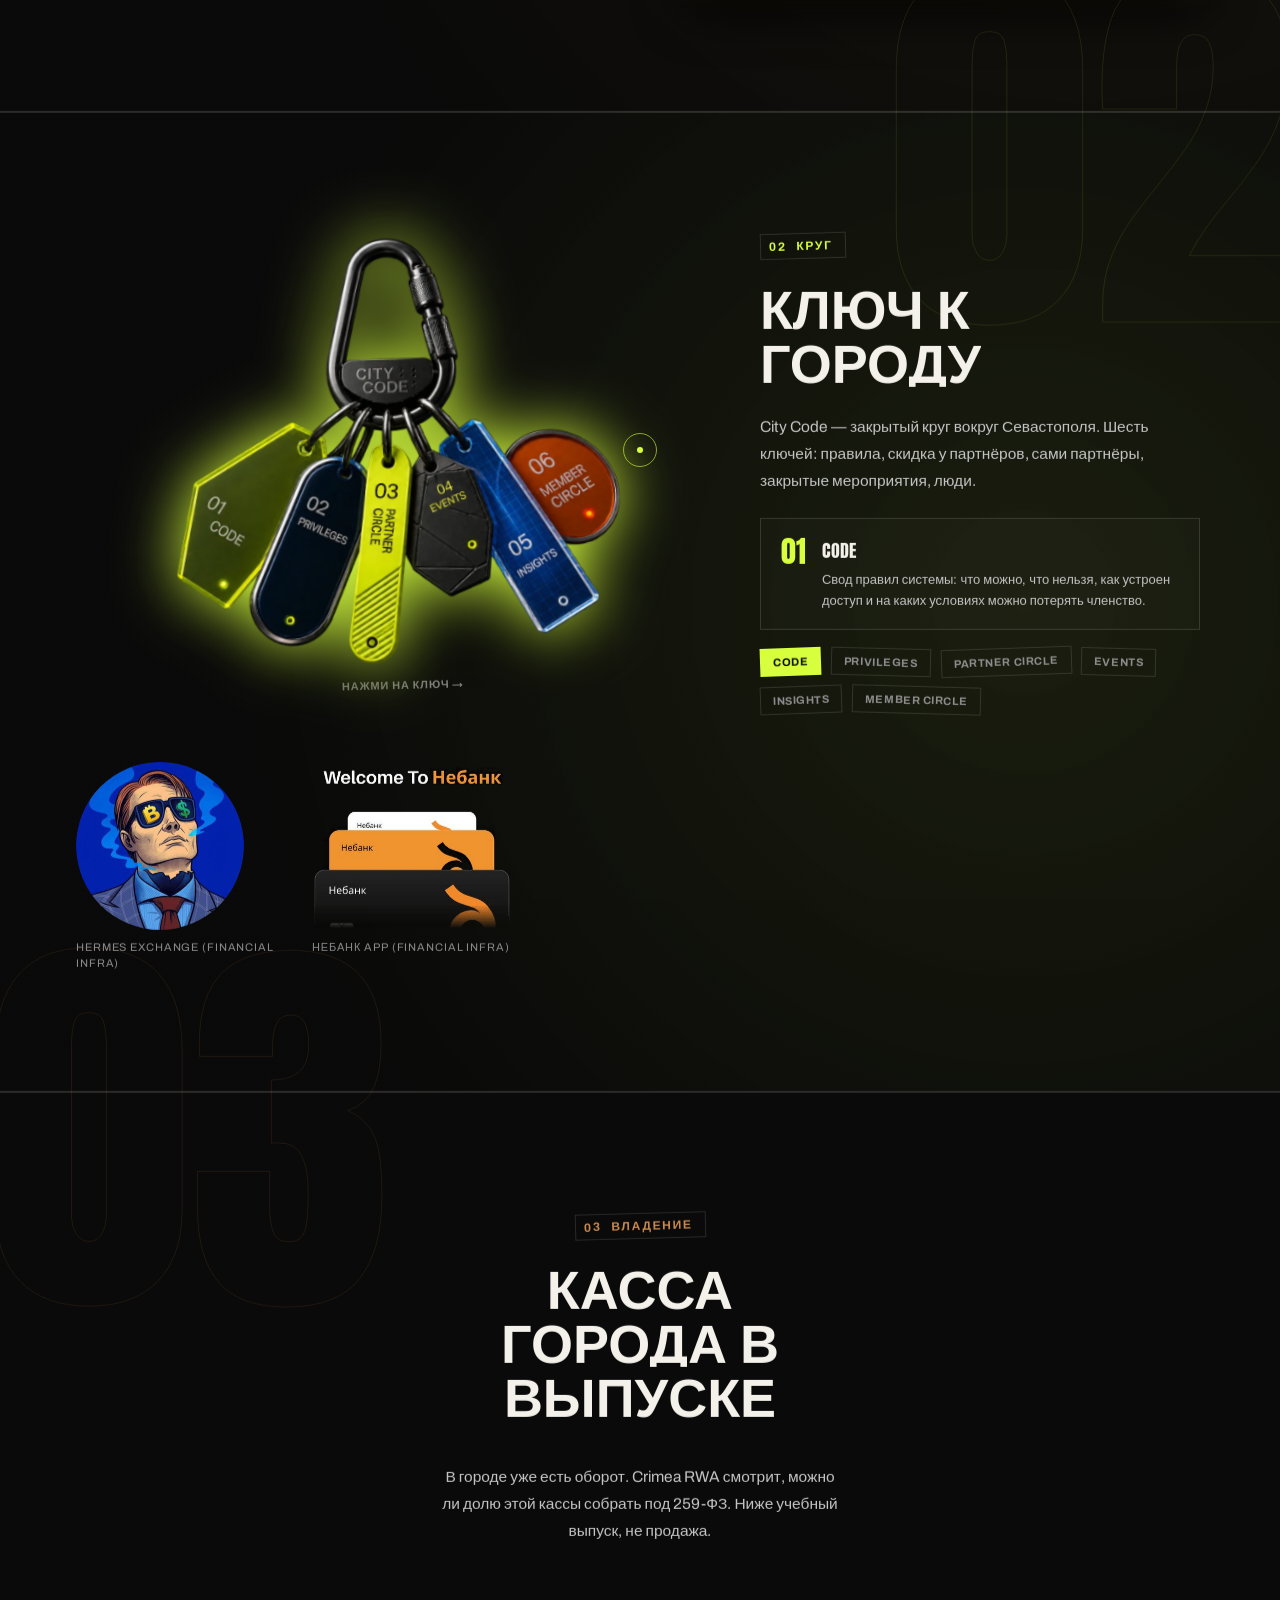
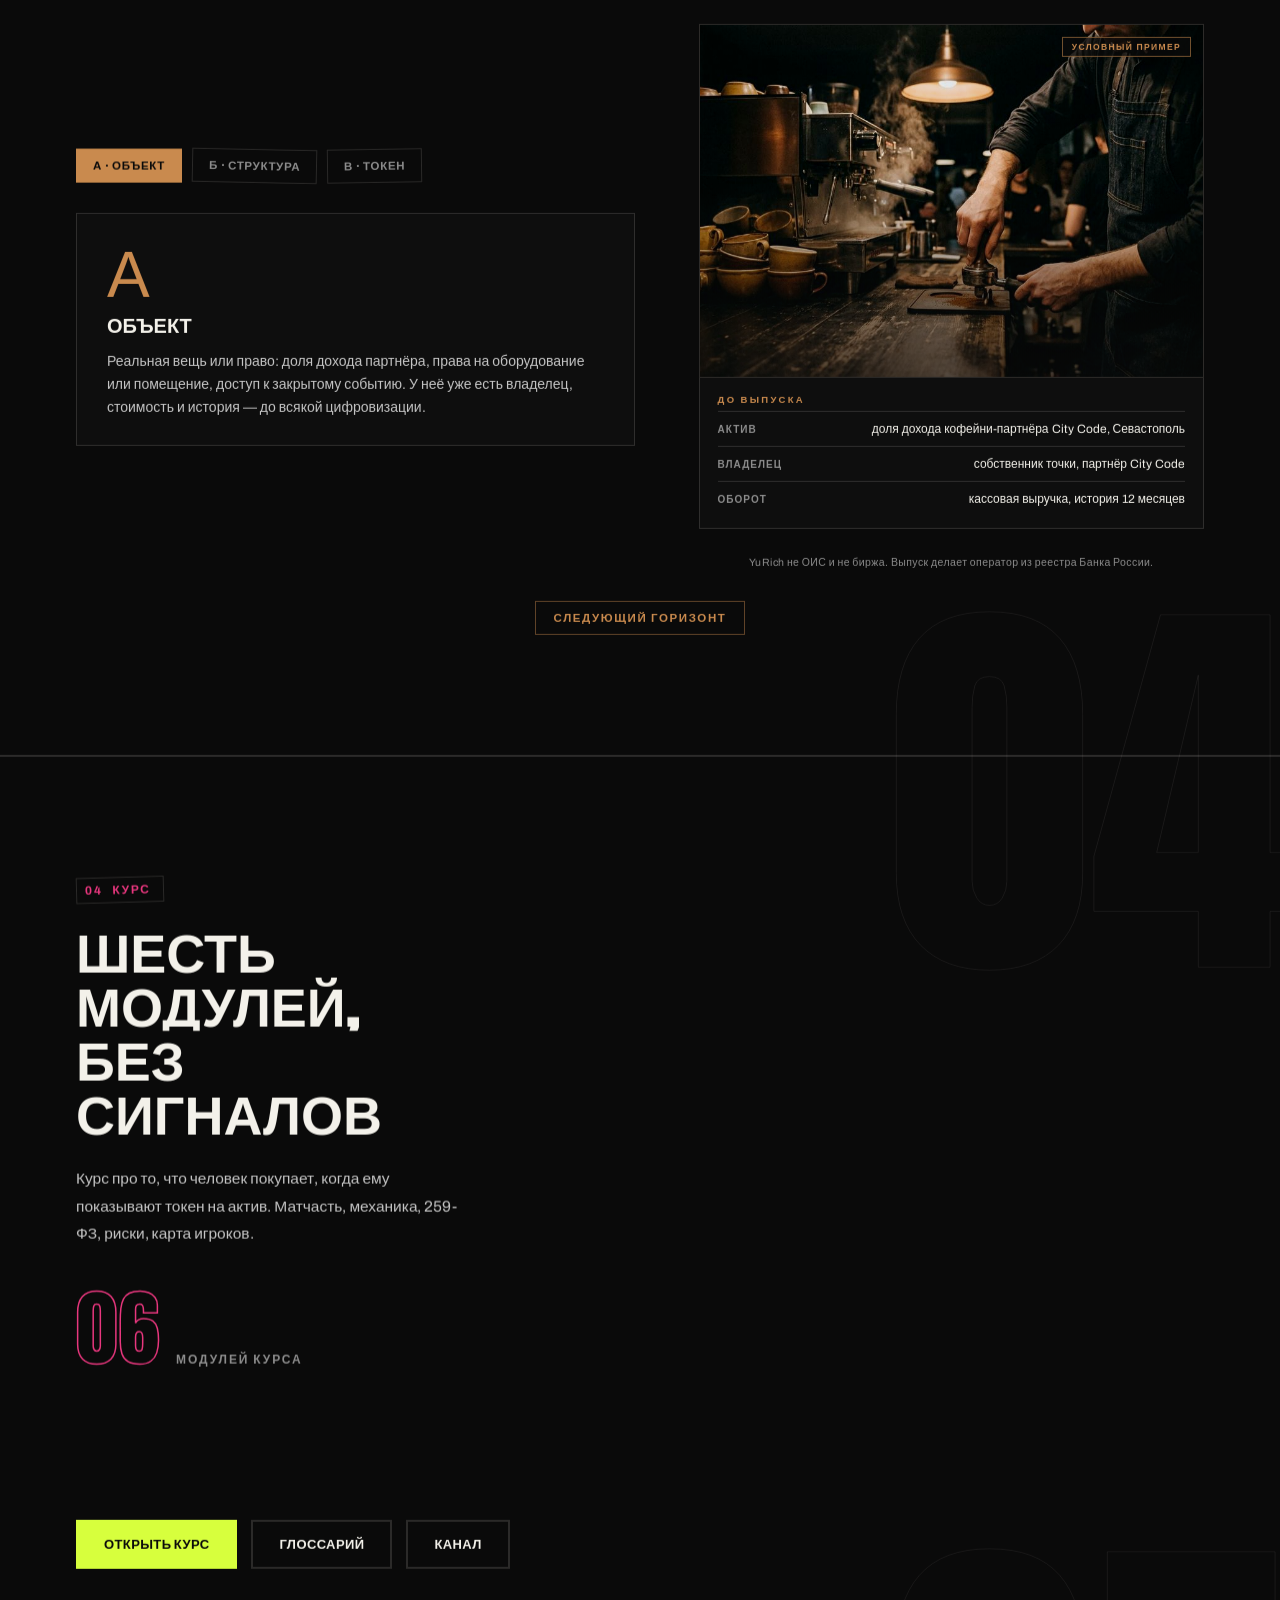
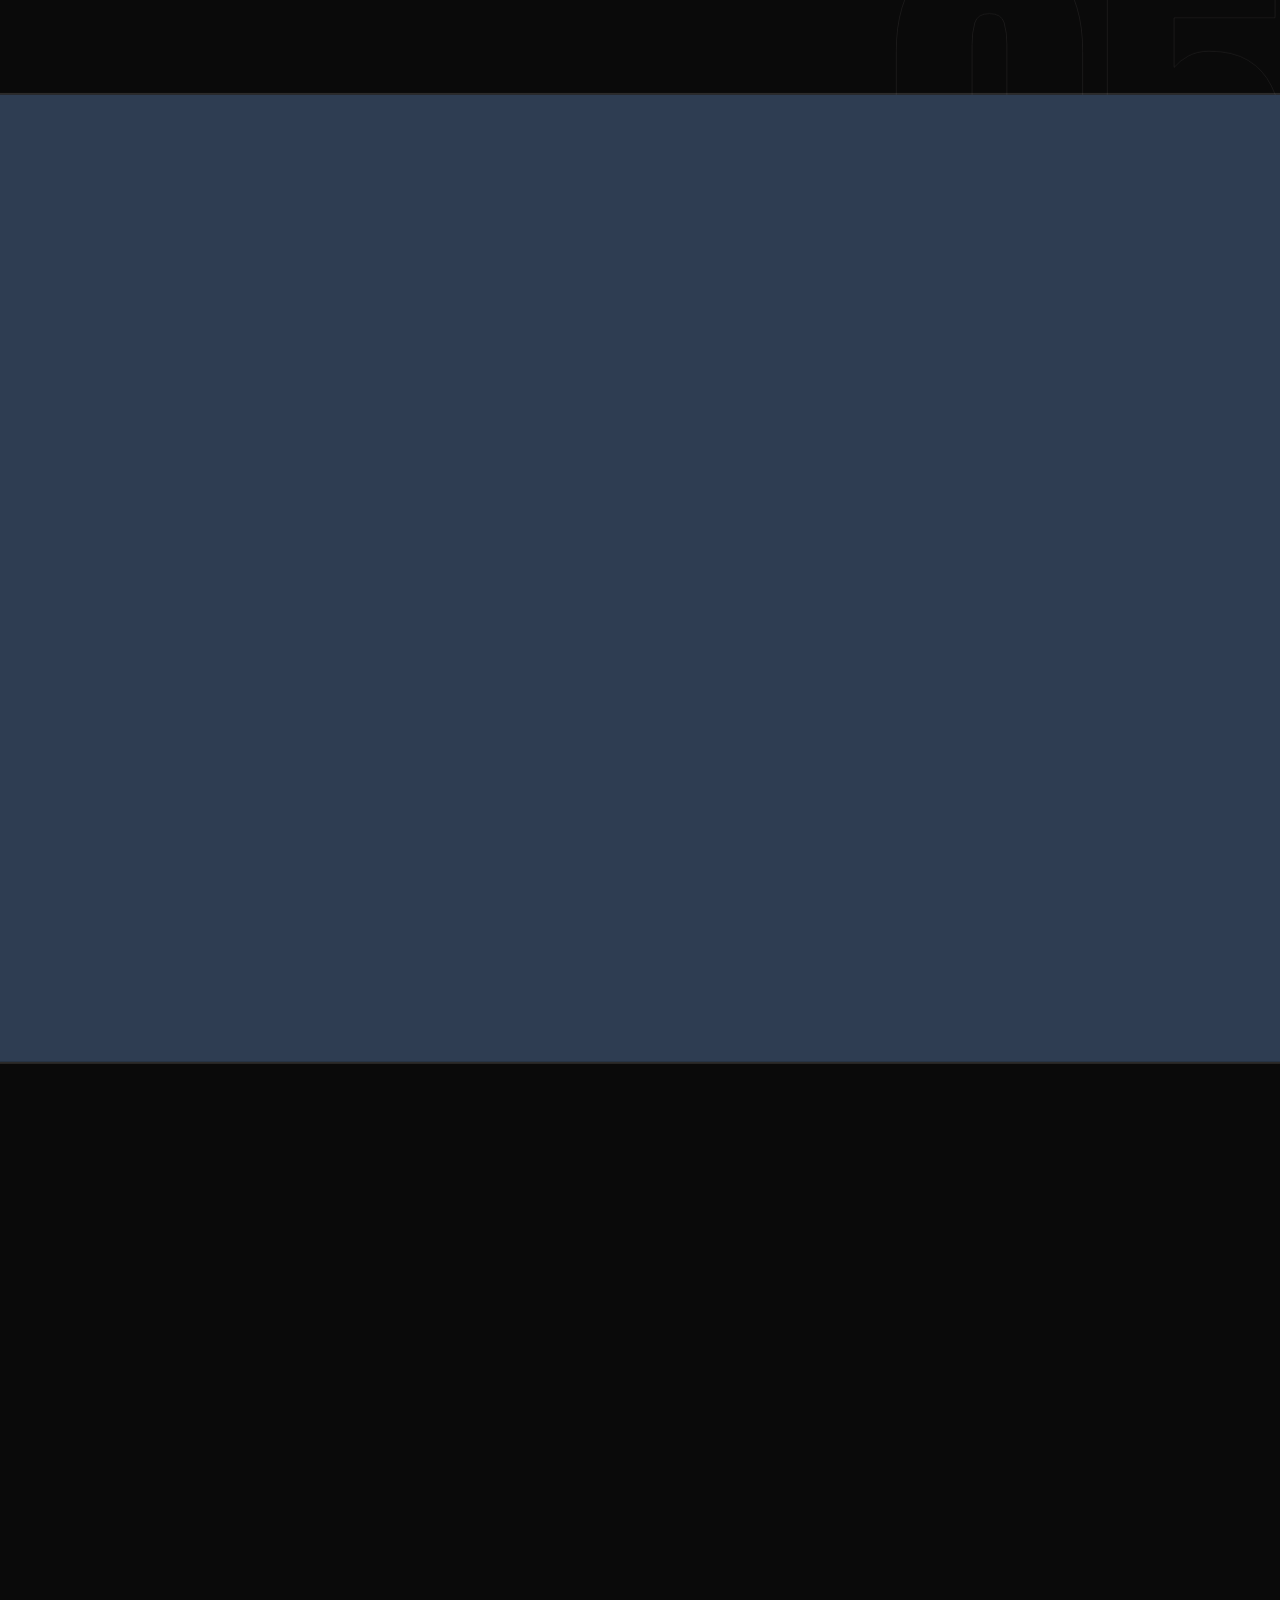
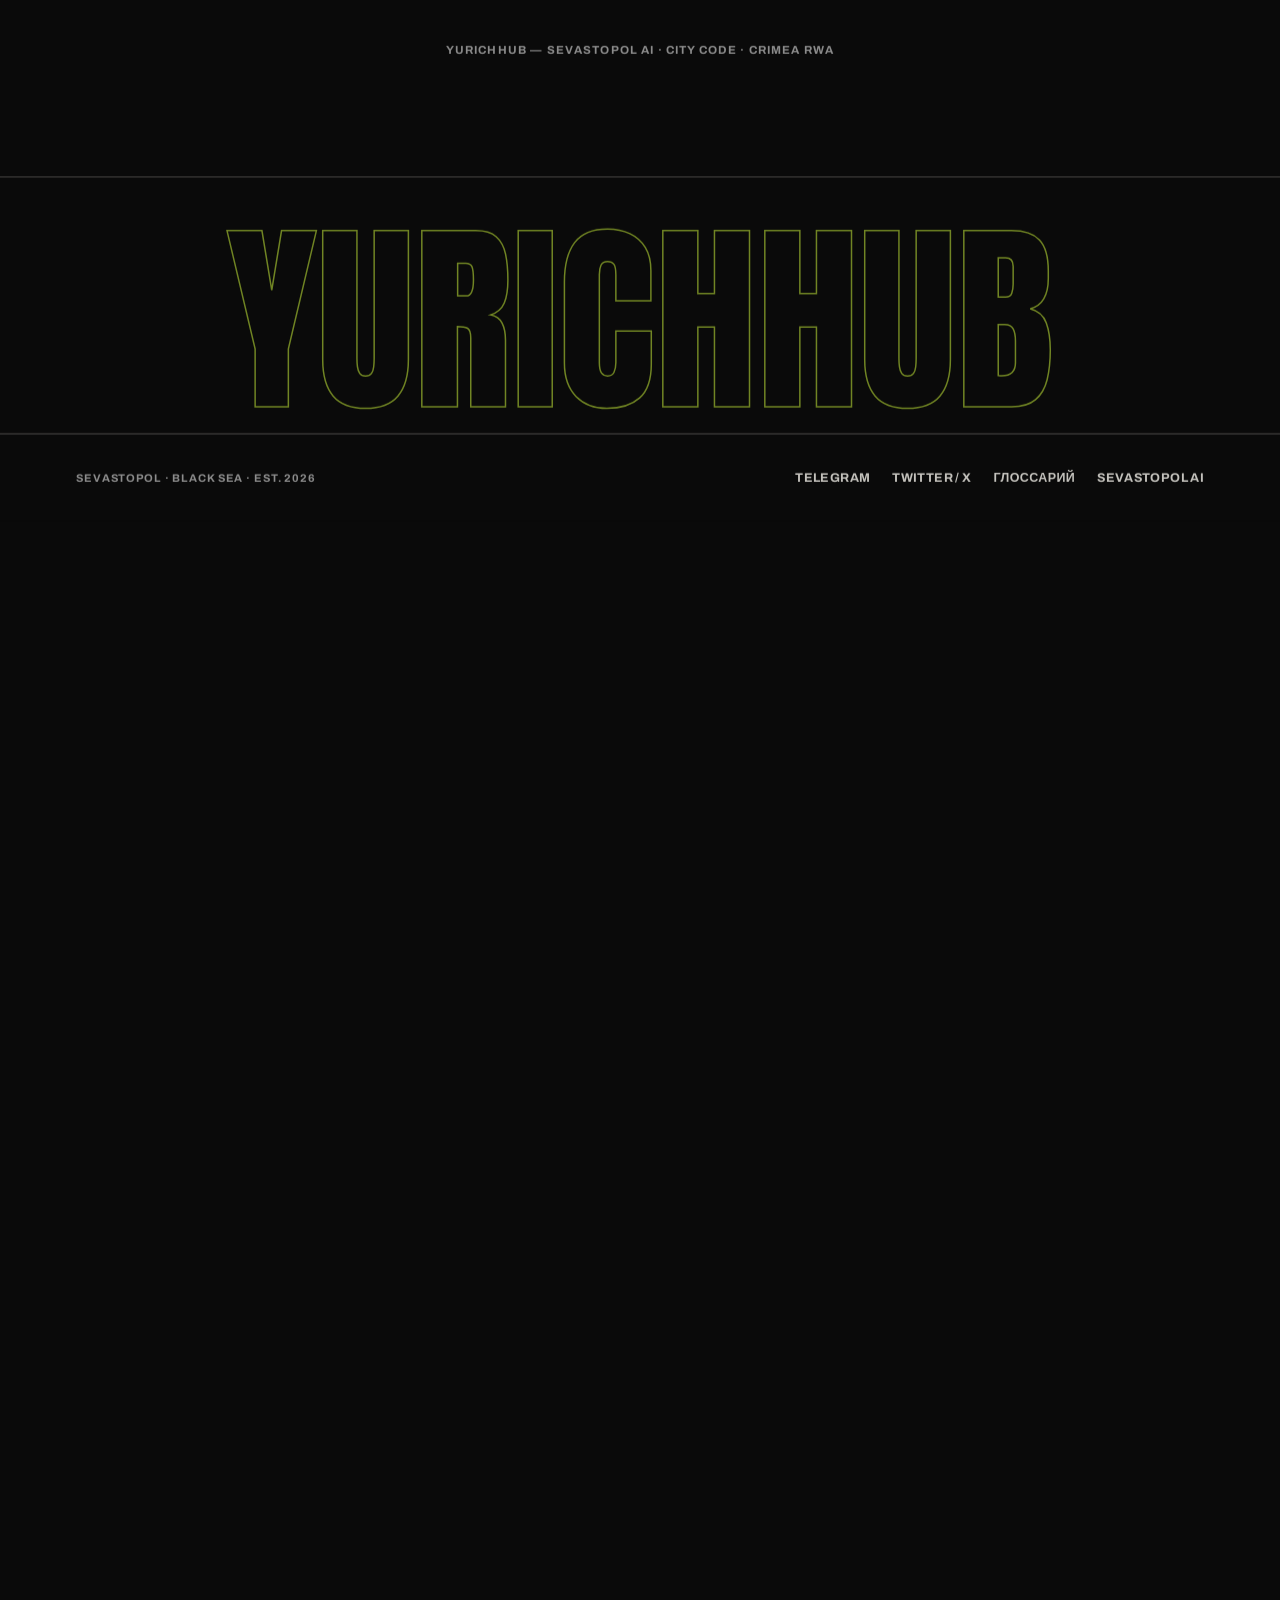
==== index.html @ 40129c30 "Clear version YuRichHUB 1.0" ====
<!DOCTYPE html>
<html lang="ru">
<head>
<meta charset="UTF-8">
<meta name="viewport" content="width=device-width, initial-scale=1.0">
<title>YurichHub — Sevastopol AI × City Code × Crimea RWA</title>
<meta name="description" content="YurichHub — три двери в Севастополь: Sevastopol AI — бот по городу, City Code — закрытый круг, Crimea RWA — доля городской кассы в ЦФА.">
<meta property="og:type" content="website">
<meta property="og:locale" content="ru_RU">
<meta property="og:url" content="https://yurich-citycode.github.io/YuRichHUB/">
<meta property="og:title" content="YurichHub — Sevastopol AI × City Code × Crimea RWA">
<meta property="og:description" content="YurichHub — три двери в Севастополь: Sevastopol AI — бот по городу, City Code — закрытый круг, Crimea RWA — доля городской кассы в ЦФА.">
<meta property="og:image" content="https://yurich-citycode.github.io/YuRichHUB/indexpreview.jpg">
<meta property="og:image:width" content="1200">
<meta property="og:image:height" content="630">
<meta name="twitter:card" content="summary_large_image">
<meta name="twitter:title" content="YurichHub — Sevastopol AI × City Code × Crimea RWA">
<meta name="twitter:description" content="YurichHub — три двери в Севастополь: Sevastopol AI — бот по городу, City Code — закрытый круг, Crimea RWA — доля городской кассы в ЦФА.">
<meta name="twitter:image" content="https://yurich-citycode.github.io/YuRichHUB/indexpreview.jpg">
<link rel="canonical" href="https://yurich-citycode.github.io/YuRichHUB/">
<meta name="theme-color" content="#0A0A0A">
<link rel="icon" href="data:image/svg+xml,%3Csvg xmlns='http://www.w3.org/2000/svg' viewBox='0 0 32 32'%3E%3Crect width='32' height='32' fill='%230A0A0A'/%3E%3Ctext x='16' y='23' font-family='Arial,sans-serif' font-size='20' font-weight='bold' text-anchor='middle' fill='%23D7FF3D'%3EY%3C/text%3E%3C/svg%3E">
<link rel="preconnect" href="https://fonts.googleapis.com">
<link rel="preconnect" href="https://fonts.gstatic.com" crossorigin>
<link href="https://fonts.googleapis.com/css2?family=Anton&family=Archivo:ital,wght@0,400;0,500;0,600;0,700;0,800;0,900&display=swap" rel="stylesheet">
<style>
  
  :root{
    --bg:#0A0A0A;
    --ink:#F3F1EA;
    --ink-dim:#8C8C8C;
    --lime:#D7FF3D;
    --gold:#C8A24A;
    --pink:#E8377E;
    --bronze:#C98A4E;
    --line:rgba(243,241,234,.14);
    --font-display:'Anton', sans-serif;
    --font-sans:'Archivo', sans-serif;
  }

  *{ box-sizing:border-box; }
  html,body{ margin:0; }
  html{ scroll-behavior:auto; }

  html{ opacity:0; transition:opacity .38s ease; }
  html.page-ready{ opacity:1; }
  html.page-leaving{ opacity:0; pointer-events:none; }

  body{
    background:var(--bg); color:var(--ink);
    font-family:var(--font-sans);
    -webkit-font-smoothing:antialiased;
    position:relative;
    overflow-x:hidden;
  }
  body::before{
    content:''; position:fixed; inset:0; z-index:0; pointer-events:none;
    opacity:.4; mix-blend-mode:overlay;
    background-image:url("data:image/svg+xml;utf8,<svg xmlns='http://www.w3.org/2000/svg' width='180' height='180'><filter id='n'><feTurbulence type='fractalNoise' baseFrequency='0.9' numOctaves='2' stitchTiles='stitch'/><feColorMatrix type='saturate' values='0'/></filter><rect width='100%25' height='100%25' filter='url(%23n)' opacity='0.5'/></svg>");
    background-size:180px 180px;
  }

  ::selection{ background:var(--lime); color:#0A0A0A; }
  img{ max-width:100%; }
  a{ color:inherit; }
  a, button{ touch-action:manipulation; -webkit-tap-highlight-color:transparent; }

  a:focus-visible, button:focus-visible{
    outline:2px solid var(--lime); outline-offset:3px;
  }

  .wrap{ max-width:1240px; margin:0 auto; padding:0 56px; position:relative; z-index:1; }

  #scroll-spacer{ display:none; width:100%; pointer-events:none; }
  
  html.smooth-scroll #scroll-content{ position:fixed; top:0; left:0; width:100%; will-change:transform; }
  html.smooth-scroll #scroll-spacer{ display:block; }

  header{ position:relative; z-index:5; padding:28px 0 0; }
  .nav{ display:flex; align-items:center; justify-content:space-between; gap:16px; }
  .brand{ font-family:var(--font-display); font-size:19px; letter-spacing:.01em; text-transform:uppercase; }
  .brand span{ color:var(--lime); }
  .navlinks{ display:flex; gap:34px; font-size:12px; font-weight:600; letter-spacing:.04em; text-transform:uppercase; }
  .navlinks a{
    text-decoration:none; color:var(--ink); opacity:.7;
    padding-bottom:3px; border-bottom:1px solid transparent;
    transition:opacity .2s, border-color .2s, color .2s;
  }
  .navlinks a:hover{ opacity:1; border-color:var(--lime); color:var(--lime); }

  .hero{
    position:relative; min-height:100svh; display:flex; align-items:center;
    overflow:hidden; background-color:var(--bg); isolation:isolate;
  }
  .hero-bg{
    position:absolute; top:-8%; left:0; right:0; height:118%; z-index:0;
    will-change:transform;
    background:radial-gradient(120% 140% at 15% 10%, #12100f 0%, #0A0A0A 55%);
  }
  .hero-portrait{
    position:absolute; right:0; top:50%; transform:translateY(-50%);
    width:min(52vw,640px); aspect-ratio:1/1; z-index:0;
  }
  .hero-portrait .p-base{ width:100%; height:100%; display:block; object-fit:cover; }
  .hero-scrim{
    position:absolute; inset:0; z-index:1;
    background:linear-gradient(100deg, rgba(10,10,10,.97) 0%, rgba(10,10,10,.88) 34%, rgba(10,10,10,.35) 64%, rgba(10,10,10,.08) 100%);
  }
  .hero-inner{ position:relative; z-index:2; padding:90px 0 110px; width:100%; }

  .kicker{
    font-size:12px; font-weight:700; letter-spacing:.16em; color:var(--ink-dim); text-transform:uppercase;
    display:inline-flex; align-items:center; gap:10px; margin-bottom:26px;
    border:1px solid var(--line); padding:6px 14px 6px 10px;
    opacity:0; animation:riseRotate .8s ease .05s forwards;
  }
  .kicker .sq{ width:8px; height:8px; background:var(--lime); flex:none; }
  @keyframes riseRotate{ from{ opacity:0; transform:translateY(10px) rotate(-2deg); } to{ opacity:1; transform:translateY(0) rotate(-2deg); } }

  .poster{ margin:0 0 30px; }
  .poster .row{ display:block; overflow:hidden; }
  .poster .word{
    display:block; font-family:var(--font-display); text-transform:uppercase;
    font-size:clamp(52px,10vw,118px); line-height:.92; letter-spacing:.005em;
    opacity:0; transform:translateY(100%); animation:slideup .7s cubic-bezier(.2,.8,.2,1) forwards;
  }
  .poster .word.gold{ color:var(--gold); animation-delay:.15s; }
  .poster .word.lime{ color:var(--lime); animation-delay:.28s; }
  .poster .word.glitchw{ position:relative; color:var(--ink); animation-delay:.41s; }
  .poster .word.glitchw::before,
  .poster .word.glitchw::after{
    content:attr(data-text); position:absolute; left:0; top:0; width:100%; mix-blend-mode:screen;
  }
  .poster .word.glitchw::before{ color:var(--pink); transform:translate(5px,4px); opacity:.75; }
  .poster .word.glitchw::after{ color:var(--lime); transform:translate(-5px,-3px); opacity:.5; }
  @keyframes slideup{ to{ opacity:1; transform:translateY(0); } }
  @keyframes rise{ from{opacity:0; transform:translateY(10px);} to{opacity:1; transform:translateY(0);} }

  .hero .sub{
    font-size:16px; line-height:1.7; color:#C4C4C4; max-width:48ch; margin:0 0 38px;
    opacity:0; animation:rise .8s ease .6s forwards;
  }
  .hero .doors{ max-width:54ch; display:flex; flex-direction:column; gap:10px; margin:0 0 30px; }
  .hero .door{
    margin:0; padding-left:14px; border-left:2px solid var(--line);
    font-size:15.5px; line-height:1.55;
  }
  .chaos-tag{
    display:inline-block; font-weight:700; margin:0 .08em;
    transition:transform .2s ease;
  }

  .cta-row{ display:flex; gap:14px; flex-wrap:wrap; opacity:0; animation:rise .8s ease .72s forwards; }

  .cta-note{
    margin:18px 0 0; font-size:12.5px; line-height:1.5; color:var(--ink-dim);
    opacity:0; animation:rise .8s ease .86s forwards;
  }

  .btn{
    display:inline-flex; align-items:center; gap:10px;
    padding:15px 26px; font-size:13px; letter-spacing:.03em;
    text-decoration:none; border:2px solid var(--lime); color:#0A0A0A; background:var(--lime);
    font-weight:800; text-transform:uppercase; white-space:nowrap;
    transition:transform .18s cubic-bezier(.2,.8,.2,1), box-shadow .18s ease,
               background-color .18s ease, border-color .18s ease, color .18s ease;
  }
  .btn:hover{ transform:translate(-2px,-2px); box-shadow:4px 4px 0 var(--pink); }
  .btn:active{ transform:translate(1px,1px); box-shadow:none; }
  .btn.ghost{ background:transparent; color:var(--ink); border-color:var(--line); }
  .btn.ghost:hover{ border-color:var(--ink); box-shadow:4px 4px 0 var(--lime); color:var(--ink); }

  .tilt-l{ display:inline-block; transform:rotate(-2.5deg); }
  .tilt-r{ display:inline-block; transform:rotate(1.8deg); }

  .corner-coord{ position:absolute; z-index:2; font-size:11px; color:var(--ink-dim); font-variant-numeric:tabular-nums; letter-spacing:.03em; }
  .corner-coord.bl{ left:56px; bottom:26px; }
  .corner-coord.br{ right:56px; bottom:26px; text-align:right; }

  .stamp{ position:absolute; z-index:3; top:120px; right:66px; width:104px; height:104px; animation:spin 22s linear infinite; }
  .stamp text{ font-family:var(--font-sans); font-weight:700; font-size:7.6px; letter-spacing:.08em; fill:var(--ink-dim); text-transform:uppercase; }
  @keyframes spin{ to{ transform:rotate(360deg); } }

  .spotlight{
    position:absolute; inset:0; z-index:1; pointer-events:none;
    background:radial-gradient(360px circle at var(--mx,50%) var(--my,50%), rgba(215,255,61,.10), transparent 60%);
  }


  .marquee{
    overflow:hidden; border-top:2px solid var(--line); border-bottom:2px solid var(--line);
    padding:18px 0; position:relative; z-index:1; background:var(--bg);
  }
  .marquee-track{ display:flex; width:max-content; animation:marquee 26s linear infinite; }
  .marquee-track .item{
    display:flex; align-items:center; flex:none; gap:44px;
    font-family:var(--font-display); text-transform:uppercase; font-size:22px;
    white-space:nowrap; margin-right:44px;
  }
  .marquee-track .item .m-lime{ color:var(--lime); }
  .marquee-track .item .m-pink{ color:var(--pink); }
  .marquee-track .item .sep{ color:var(--ink-dim); font-size:14px; }
  @keyframes marquee{ from{ transform:translateX(0); } to{ transform:translateX(-50%); } }

  section.chapter{
    position:relative; padding:120px 0; border-top:2px solid var(--line);
    background-color:var(--bg); isolation:isolate;
  }
  #sevastopol{
    background:radial-gradient(circle at 85% 40%, rgba(200,162,74,.08) 0%, rgba(10,10,10,.98) 70%);
  }
  #citycode{
    background:radial-gradient(circle at 80% 50%, rgba(215,255,61,.08) 0%, rgba(10,10,10,.98) 70%);
  }

  .chapter .eyebrow{
    display:inline-flex; align-items:center; gap:10px; font-size:12px; font-weight:700; letter-spacing:.14em;
    text-transform:uppercase; margin-bottom:20px; border:1px solid var(--line);
    padding:5px 12px 5px 8px; transform:rotate(-1.6deg);
  }
  .chapter h2{
    font-family:var(--font-display); text-transform:uppercase;
    font-size:clamp(34px,4.6vw,54px); line-height:1; margin:0 0 26px; max-width:12ch;
  }
  .chapter .copy{ font-size:15.5px; line-height:1.75; color:#C4C4C4; max-width:44ch; }
  .chapter .copy + .copy{ margin-top:16px; }

  .grid-2{ display:grid; grid-template-columns:1fr 1fr; gap:60px; align-items:center; }

  .wipe{
    position:absolute; inset:0; z-index:6; transform-origin:left center;
    pointer-events:none; transform:scaleX(0);
    transition:transform 1s cubic-bezier(.65,0,.15,1);
  }
  html.curtains .wipe{ transform:scaleX(1); }
  html.curtains .wipe.wiped{ transform:scaleX(0); }

  .bg-num{
    position:absolute; z-index:0; top:-.15em; right:-.03em; font-family:var(--font-display);
    font-size:clamp(240px,32vw,460px); line-height:1; color:transparent;
    -webkit-text-stroke:1px rgba(243,241,234,.07);
    pointer-events:none; user-select:none;
  }

  .routecard{ position:relative; max-width:520px; margin-left:auto; }
  .routecard img{
    display:block; width:100%; height:auto; border-radius:20px;
    border:1px solid rgba(255,255,255,.1);
    box-shadow:0 20px 50px rgba(0,0,0,.9), 0 0 30px rgba(200,162,74,.22);
  }

  .cc-section{ background:radial-gradient(ellipse 1000px 560px at 76% 30%, rgba(215,255,61,.09), transparent 62%); }
  .cc-grid{ grid-template-columns:1.45fr 1fr; gap:40px; }

  .keychain-stage{
    position:relative; display:flex; flex-direction:column; align-items:center;
    perspective:900px; transform:rotate(-1.4deg) translateY(-10px);
  }
  .kc-photo-wrap{
    position:relative; z-index:1; width:100%; max-width:1100px;
    transform-origin:50% 8%; animation:idle-sway 7s ease-in-out infinite;
    --active-color:rgba(215,255,61,.4);
  }
  @keyframes idle-sway{ 0%,100%{ transform:rotate(-1.6deg);} 50%{ transform:rotate(1.6deg);} }
  .kc-photo{
    display:block; width:100%; height:auto;
    filter:drop-shadow(0 20px 40px rgba(0,0,0,.6));
    transition:transform .35s ease, filter .35s ease;
  }
  .kc-photo-wrap:hover .kc-photo,
  .kc-photo-wrap.is-active .kc-photo{
    transform:scale(1.02);
    filter:drop-shadow(0 0 30px var(--active-color)) drop-shadow(0 20px 40px rgba(0,0,0,.6));
  }
  .kc-tilt{ transition:transform .35s ease; transform-style:preserve-3d; }

  .kc-hotspots{ position:absolute; inset:0; z-index:3; }
  .kc-hot{
    position:absolute; inset:0; width:100%; height:100%; padding:0;
    background:transparent; border:0; outline:0; box-shadow:none;
    -webkit-tap-highlight-color:transparent; cursor:pointer;
    filter:drop-shadow(0 0 0 transparent);
    transition:filter .2s ease;
  }
  .kc-hot:hover{ filter:drop-shadow(0 0 7px var(--hc,#D7FF3D)); }
  .kc-hot.is-active{ filter:drop-shadow(0 0 9px var(--hc,#D7FF3D)); animation:hotPulse 1.7s ease-in-out infinite; }
  .kc-hot:focus-visible{ outline:none; filter:drop-shadow(0 0 6px #FFFFFF) drop-shadow(0 0 2px #FFFFFF); }
  @keyframes hotPulse{ 0%,100%{ opacity:1; } 50%{ opacity:.55; } }

  .hs-hex{ z-index:1; clip-path:polygon(36.5% 48.5%, 40.5% 54%, 33.5% 79%, 23.5% 85%, 15.3% 74.5%, 17.2% 60.5%, 19.5% 54.5%); }
  .hs-oval{ z-index:5; clip-path:polygon(45.4% 75.4%, 46.6% 69.1%, 46.8% 63.3%, 46% 58.4%, 44.3% 54.9%, 41.8% 53.2%, 38.8% 53.4%, 35.6% 55.6%, 32.4% 59.4%, 29.7% 64.6%, 27.6% 70.6%, 26.4% 76.9%, 26.2% 82.7%, 27% 87.6%, 28.7% 91.1%, 31.2% 92.8%, 34.2% 92.6%, 37.4% 90.4%, 40.6% 86.6%, 43.3% 81.4%); }
  .hs-blade{ z-index:6; clip-path:polygon(44% 52%, 50.8% 52%, 51.8% 57%, 50.6% 90%, 48.8% 96%, 47.2% 98.5%, 45.5% 96%, 43.8% 90%, 42.8% 57%); }
  .hs-angle{ z-index:4; clip-path:polygon(52.5% 55%, 55% 51.5%, 59.5% 52%, 63% 55%, 64.8% 62%, 64% 76.5%, 57% 84%, 53.5% 81%, 51.5% 75.5%, 51% 62%); }
  .hs-bar{ z-index:3; clip-path:polygon(60.2% 47.5%, 64.5% 43.8%, 79.2% 84.2%, 72.6% 91.8%, 66.8% 85.2%); }
  .hs-circle{ z-index:2; clip-path:polygon(84.1% 61.5%, 83.5% 65.1%, 81.6% 68.3%, 78.8% 70.7%, 75.3% 71.9%, 71.7% 71.9%, 68.2% 70.7%, 65.4% 68.3%, 63.5% 65.1%, 62.9% 61.5%, 63.5% 57.9%, 65.4% 54.7%, 68.2% 52.3%, 71.7% 51.1%, 75.3% 51.1%, 78.8% 52.3%, 81.6% 54.7%, 83.5% 57.9%); }

  .kc-spark{
    position:absolute; z-index:100; width:6px; height:6px; border-radius:50%;
    pointer-events:none; will-change:transform, opacity;
    background:radial-gradient(circle, #fff 0%, var(--sc,#D7FF3D) 60%, transparent 100%);
    box-shadow:0 0 8px var(--sc,#D7FF3D);
    animation:sparkFly .65s cubic-bezier(.2,.8,.2,1) forwards;
  }
  @keyframes sparkFly{
    0%{ transform:translate(0,0) scale(1); opacity:1; }
    100%{ transform:translate(var(--dx),var(--dy)) scale(0); opacity:0; }
  }
  .kc-hint{
    text-align:center; font-size:11px; font-weight:700; letter-spacing:.08em;
    text-transform:uppercase; color:var(--ink-dim); margin-top:14px;
  }

  .kc-panel{
    display:flex; gap:16px; align-items:flex-start; margin-top:24px; padding:18px 20px;
    border:1px solid var(--line); background:rgba(255,255,255,.02); max-width:440px;
  }
  .kc-panel-num{ font-family:var(--font-display); font-size:30px; color:var(--lime); line-height:1; flex:none; }
  .kc-panel-title{ font-family:var(--font-display); font-size:18px; text-transform:uppercase; margin-bottom:6px; }
  .kc-panel-desc{ font-size:13px; line-height:1.6; color:#C4C4C4; }
  @keyframes panelPulse{ 0%{ border-color:var(--lime); } 100%{ border-color:var(--line); } }

  .cc-list{ display:flex; flex-wrap:wrap; gap:10px; margin-top:18px; }
  .cc-chip{
    font-family:var(--font-sans); font-size:11px; font-weight:700; letter-spacing:.05em; text-transform:uppercase;
    color:var(--ink-dim); border:1px solid var(--line); padding:7px 12px;
    background:transparent; cursor:pointer;
    transition:color .2s ease, border-color .2s ease, background-color .2s ease, transform .15s ease;
  }
  .cc-chip:nth-child(odd){ transform:rotate(-2deg); }
  .cc-chip:nth-child(even){ transform:rotate(1.5deg); }
  .cc-chip:hover{ color:var(--ink); border-color:var(--lime); }
  .cc-chip:active{ transform:scale(.96) rotate(0deg); }
  .cc-chip.active{ color:#0A0A0A; background:var(--lime); border-color:var(--lime); }

  .partners{ display:flex; gap:36px; align-items:flex-start; flex-wrap:wrap; margin-top:48px; }
  .partner{ display:flex; flex-direction:column; gap:10px; max-width:200px; text-decoration:none; }
  .partner img{
    width:110px; height:110px; object-fit:cover; object-position:center;
    display:block; border:0; border-radius:50%; background:transparent;
    transition:transform .25s ease, box-shadow .25s ease;
  }
  .partner:hover img{ transform:translateY(-3px) scale(1.04); box-shadow:0 10px 26px rgba(0,0,0,.5); }
  .partner img.hermes{ width:168px; height:168px; object-position:center 12%; }
  
  .partner img.nebank{ width:auto; height:168px; border-radius:0; object-fit:contain; }
  .partner small{ color:var(--ink-dim); font-size:11px; letter-spacing:.08em; text-transform:uppercase; line-height:1.4; }

  .rwa-section{ text-align:center; }
  .rwa-section .wrap{ display:flex; flex-direction:column; align-items:center; }
  .rwa-section h2, .rwa-section .copy{ margin-left:auto; margin-right:auto; }
  .rwa-section .copy{ text-align:center; }
  .soon{
    margin-top:30px; font-size:11.5px; font-weight:800; letter-spacing:.14em; text-transform:uppercase;
    color:var(--bronze); border:1px solid rgba(201,138,78,.45); padding:10px 18px; display:inline-block;
    transform:rotate(-2deg);
  }

  .rwa-how{
    display:grid; grid-template-columns:minmax(0,1.05fr) minmax(0,.95fr); gap:64px; align-items:center;
    margin-top:64px; text-align:left; width:100%;
  }
  .rwa-tabs{ display:flex; gap:10px; flex-wrap:wrap; margin-bottom:30px; }
  .rwa-tab{
    font-family:var(--font-sans); font-size:11.5px; font-weight:800; letter-spacing:.06em; text-transform:uppercase;
    color:var(--ink-dim); background:transparent; border:1px solid var(--line); padding:10px 16px; cursor:pointer;
    transition:color .2s ease, border-color .2s ease, background-color .2s ease, transform .15s ease;
  }
  .rwa-tab:nth-child(1){ transform:rotate(-1.6deg); }
  .rwa-tab:nth-child(2){ transform:rotate(1.2deg); }
  .rwa-tab:nth-child(3){ transform:rotate(-0.8deg); }
  .rwa-tab:hover{ color:var(--ink); border-color:var(--bronze); }
  .rwa-tab.active{ color:#0A0A0A; background:var(--bronze); border-color:var(--bronze); transform:rotate(0deg); }

  .rwa-step{
    border:1px solid var(--line); background:rgba(255,255,255,.02);
    padding:28px 30px 26px; max-width:560px;
  }
  .rwa-step .rs-letter{ font-family:var(--font-display); font-size:64px; line-height:.9; color:var(--bronze); }
  .rwa-step h3{ font-family:var(--font-display); font-size:20px; text-transform:uppercase; margin:10px 0 10px; }
  .rwa-step p{ margin:0; font-size:14px; line-height:1.65; color:#C4C4C4; }
  @keyframes stepPulse{ 0%{ border-color:var(--bronze); } 100%{ border-color:var(--line); } }

  .rwa-visual{ position:relative; }
  .rwa-screen{ display:none; }
  .rwa-screen.is-active{ display:block; animation:screenIn .45s cubic-bezier(.2,.8,.2,1); }
  @keyframes screenIn{ from{ opacity:0; transform:translateY(12px); } to{ opacity:1; transform:none; } }

  .asset-shot{ position:relative; margin:0; border:1px solid var(--line); background:#0c0b09; }
  .asset-shot img{
    display:block; width:100%; height:352px; object-fit:cover; object-position:center 42%;
    filter:saturate(.94) contrast(1.05) brightness(.96);
  }
  .asset-shot::after{
    content:''; position:absolute; inset:0; pointer-events:none;
    background:linear-gradient(180deg, rgba(10,10,10,.05) 45%, rgba(10,10,10,.66) 100%);
  }
  .asset-flag{
    position:absolute; top:12px; right:12px; z-index:1;
    font-size:8.5px; font-weight:800; letter-spacing:.16em; text-transform:uppercase;
    color:var(--bronze); border:1px solid rgba(201,138,78,.55); background:rgba(10,10,10,.72);
    padding:4px 9px;
  }
  .asset-plate{ border:1px solid var(--line); border-top:0; background:rgba(255,255,255,.02); padding:16px 18px 12px; }
  .asset-plate .ap-head{
    font-size:9.5px; font-weight:800; letter-spacing:.24em; text-transform:uppercase;
    color:var(--bronze); margin-bottom:6px;
  }
  .ap-row{ display:flex; justify-content:space-between; gap:14px; padding:8px 0; border-top:1px solid var(--line); font-size:12px; line-height:1.5; }
  .ap-row b{ flex:0 0 78px; font-size:10px; font-weight:800; letter-spacing:.1em; text-transform:uppercase; color:var(--ink-dim); padding-top:2px; }
  .ap-row span{ color:var(--ink); text-align:right; }

  .doc-sheet{
    max-width:440px; margin:0 auto; position:relative;
    background:linear-gradient(180deg, #12100d 0%, #0d0c0a 100%);
    border:1px solid rgba(201,138,78,.38);
    box-shadow:0 26px 60px rgba(0,0,0,.55);
    padding:26px 28px 22px;
  }
  .doc-sheet::before{
    content:''; position:absolute; top:0; bottom:0; left:14px; width:1px;
    background:linear-gradient(180deg, transparent, rgba(201,138,78,.4) 12%, rgba(201,138,78,.4) 88%, transparent);
  }
  .doc-head{ border-bottom:1px solid rgba(201,138,78,.3); padding-bottom:16px; margin-bottom:4px; }
  .doc-kicker{
    display:inline-block; font-size:8.5px; font-weight:800; letter-spacing:.18em; text-transform:uppercase;
    color:var(--bronze); border:1px solid rgba(201,138,78,.5); padding:4px 9px; margin-bottom:12px;
  }
  .doc-title{ font-family:var(--font-display); font-size:24px; line-height:1.05; text-transform:uppercase; margin:0 0 6px; color:var(--ink); }
  .doc-sub{ font-size:11px; letter-spacing:.08em; color:var(--ink-dim); }
  .doc-fields{ margin:0; }
  .doc-fields .df{ display:flex; justify-content:space-between; gap:16px; padding:9px 0; border-bottom:1px dashed rgba(243,241,234,.12); font-size:12px; line-height:1.5; }
  .doc-fields dt{ flex:0 0 116px; color:var(--ink-dim); font-size:10px; font-weight:800; letter-spacing:.1em; text-transform:uppercase; padding-top:2px; }
  .doc-fields dd{ margin:0; color:var(--ink); text-align:right; }
  .doc-fields dd.doc-status{ color:var(--bronze); font-weight:700; }
  .doc-pdf{
    display:inline-flex; align-items:center; gap:8px; margin-top:18px; padding-bottom:3px;
    border:0; border-bottom:1px solid rgba(201,138,78,.5); background:none; cursor:pointer;
    font-family:var(--font-sans); font-size:12px; font-weight:800; letter-spacing:.06em; text-transform:uppercase;
    color:var(--bronze); text-decoration:none;
    transition:border-color .2s ease, color .2s ease;
  }
  .doc-pdf:hover{ color:var(--ink); border-color:var(--ink); }

  .broker-stage{ position:relative; width:100%; max-width:390px; margin:0 auto; }
  .broker{
    position:absolute; top:0; left:0; width:390px; height:844px; transform-origin:top left;
    background:#f2f0ec; color:#17171a; border:1px solid rgba(10,10,10,.5); border-radius:34px;
    overflow:hidden; box-shadow:0 30px 70px rgba(0,0,0,.6);
  }
  .bk-status{ display:flex; justify-content:space-between; align-items:center; padding:16px 26px 6px; font-size:13px; font-weight:700; }
  .bk-status-ico{ display:inline-flex; align-items:flex-end; gap:3px; }
  .bk-status-ico i{ display:block; width:3px; background:#17171a; border-radius:1px; }
  .bk-status-ico i:nth-child(1){ height:5px; }
  .bk-status-ico i:nth-child(2){ height:8px; }
  .bk-status-ico i:nth-child(3){ height:11px; }
  .bk-status-ico i:nth-child(4){ width:16px; height:8px; margin-left:4px; border:1.5px solid #17171a; border-radius:2px; background:linear-gradient(90deg,#17171a 70%, transparent 70%); }
  .bk-bar{ display:flex; align-items:center; justify-content:space-between; padding:8px 22px 10px; font-size:15px; font-weight:700; }
  .bk-bar .bk-edge{ color:#8a8a90; font-size:18px; line-height:1; }
  .bk-card{ margin:6px 14px 0; background:#fff; border-radius:22px; padding:18px 18px 14px; box-shadow:0 10px 26px rgba(23,23,26,.08); }
  .bk-head{ display:flex; gap:12px; align-items:flex-start; }
  .bk-ico{
    flex:0 0 44px; width:44px; height:44px; border-radius:12px;
    display:flex; align-items:center; justify-content:center;
    background:rgba(201,138,78,.14); color:#a06a33;
  }
  .bk-names{ flex:1 1 auto; min-width:0; }
  .bk-names b{ display:block; font-size:16px; line-height:1.25; font-weight:800; }
  .bk-names span{ display:block; margin-top:3px; font-size:12.5px; color:#77777d; }
  .bk-chip{
    flex:0 0 auto; padding:5px 10px; border-radius:999px; white-space:nowrap;
    font-size:11px; font-weight:800; letter-spacing:.04em; color:#1d7a3d; background:rgba(29,122,61,.1);
  }
  .bk-yield{ display:flex; align-items:baseline; gap:10px; margin:14px 0 2px; }
  .bk-y-pre{ font-size:12.5px; font-weight:700; color:#77777d; }
  .bk-y-num{ font-size:34px; font-weight:800; letter-spacing:-.01em; }
  .bk-y-lbl{ font-size:12.5px; color:#77777d; }
  .bk-rows{ margin-top:12px; border-top:1px solid #ececea; }
  .bk-row{ display:flex; justify-content:space-between; gap:12px; padding:10px 0; border-bottom:1px solid #ececea; font-size:13.5px; }
  .bk-row span{ color:#77777d; }
  .bk-row b{ font-weight:700; }
  .bk-ois{
    display:flex; align-items:center; gap:8px; margin-top:14px; padding:10px 12px;
    background:#f6f4f0; border-radius:12px; font-size:12.5px; color:#55555b;
  }
  .bk-ois svg{ flex:0 0 16px; color:#a06a33; }
  .bk-cta{
    width:100%; margin-top:14px; padding:14px 16px; border:0; border-radius:14px; cursor:pointer;
    background:#17171a; color:#fff; font-family:var(--font-sans); font-size:14px; font-weight:700;
  }
  .bk-note{ margin-top:8px; font-size:11px; line-height:1.45; color:#9a9aa0; text-align:center; }
  .bk-card + .bk-card{ margin-top:12px; }
  .bk-chart-head{ display:flex; justify-content:space-between; align-items:baseline; gap:10px; margin-bottom:10px; }
  .bk-chart-head b{ font-size:13.5px; }
  .bk-chart-head span{ font-size:11px; color:#77777d; white-space:nowrap; }
  .bk-chart{ width:100%; height:64px; display:block; }
  .bk-about{ font-size:12.5px; line-height:1.55; color:#55555b; }
  .bk-tabbar{
    position:absolute; left:0; right:0; bottom:0; padding:10px 22px 24px;
    display:flex; justify-content:space-between; background:#fbfaf8; border-top:1px solid #ececea;
  }
  .bk-tabbar span{ font-size:10.5px; font-weight:700; letter-spacing:.02em; color:#9a9aa0; }
  .bk-tabbar span.on{ color:#17171a; }

  .rwa-legal{
    margin:26px auto 0; max-width:520px; text-align:center;
    font-size:10.5px; line-height:1.6; letter-spacing:.04em; color:var(--ink-dim);
  }

  .mod-counter{ display:flex; align-items:baseline; gap:16px; margin:40px 0 18px; }
  .mod-counter .mc-num{ font-family:var(--font-display); font-size:clamp(52px,7vw,84px); line-height:1; color:transparent; -webkit-text-stroke:1.5px var(--pink); }
  .mod-counter .mc-lbl{ font-size:12px; font-weight:800; letter-spacing:.16em; text-transform:uppercase; color:var(--ink-dim); }
  .mod-chips{ display:flex; flex-wrap:wrap; gap:10px; margin:0 0 16px; }
  .mod-note{ font-size:13.5px; line-height:1.6; color:var(--ink-dim); max-width:46ch; margin:0 0 22px; }
  .mod-note b{ color:var(--ink); }
  .mod-fmt{ margin-bottom:4px; }

  .steps{ display:grid; grid-template-columns:repeat(3,1fr); margin:46px 0 30px; border-top:2px solid var(--line); text-align:left; }
  .step-cell{ padding:28px 28px 10px 0; border-right:1px solid var(--line); }
  .step-cell:last-child{ border-right:0; }
  .step-cell + .step-cell{ padding-left:28px; }
  .step-cell .s-num{ font-family:var(--font-display); font-size:46px; line-height:1; color:transparent; -webkit-text-stroke:1.2px var(--ink-dim); }
  .step-cell.s-price .s-num{ -webkit-text-stroke-color:var(--pink); }
  .step-cell h3{ font-family:var(--font-display); font-size:18px; text-transform:uppercase; margin:12px 0 8px; }
  .step-cell p{ margin:0; font-size:13px; line-height:1.6; color:#C4C4C4; }
  .price-tag{
    display:inline-block; margin-top:12px; font-size:11px; font-weight:800; letter-spacing:.06em;
    color:var(--pink); border:1px solid rgba(232,55,126,.45); padding:6px 11px; transform:rotate(-2deg);
  }
  .nots{ display:flex; flex-wrap:wrap; gap:10px; margin-top:6px; }

  .thesis{ padding:120px 0; text-align:center; border-top:2px solid var(--line); }
  .thesis-scatter{ position:relative; max-width:1000px; margin:0 auto 40px; min-height:420px; }
  .tf{ position:absolute; font-family:var(--font-display); text-transform:uppercase; line-height:1.05; white-space:nowrap; margin:0; }
  .tf-big{ font-size:clamp(30px,4.6vw,54px); }
  .tf-sm{ font-family:var(--font-sans); font-weight:700; text-transform:none; font-size:clamp(15px,1.7vw,20px); letter-spacing:.01em; white-space:normal; max-width:26ch; }
  .tf-lime{ color:var(--lime); }
  .tf-pink{ color:var(--pink); }
  .tf-gold{ color:var(--gold); }
  .tf-bronze{ color:var(--bronze); }
  .tf-white{ color:var(--ink); }
  .tf1{ top:2%;   left:3%;  transform:rotate(-3deg); }
  .tf2{ top:12%;  left:38%; transform:rotate(1.5deg); }
  .tf3{ top:34%;  left:8%;  transform:rotate(2deg); }
  .tf4{ top:44%;  left:44%; transform:rotate(-1deg); }
  .tf5{ top:66%;  left:4%;  transform:rotate(-2deg); }
  .tf6{ top:76%;  left:40%; transform:rotate(1deg); }
  .signature{ margin-top:26px; font-size:11.5px; font-weight:700; letter-spacing:.1em; color:var(--ink-dim); text-transform:uppercase; }

  .wordwall{ overflow:hidden; border-top:2px solid var(--line); padding:40px 0 10px; position:relative; }
  .wordwall .big{
    font-family:var(--font-display); text-transform:uppercase; white-space:nowrap;
    font-size:clamp(90px,16vw,220px); line-height:1; color:transparent; text-align:center; margin:0;
    -webkit-text-stroke:1.5px rgba(215,255,61,.5); letter-spacing:0;
  }

  footer{ border-top:2px solid var(--line); padding:36px 0; position:relative; z-index:1; background:var(--bg); }
  .foot-row{ display:flex; justify-content:space-between; align-items:center; flex-wrap:wrap; gap:16px; }
  .foot-meta{ font-size:11px; font-weight:700; letter-spacing:.08em; color:var(--ink-dim); text-transform:uppercase; }
  .foot-links{ display:flex; gap:22px; flex-wrap:wrap; }
  .foot-links a{
    font-size:12.5px; font-weight:700; text-decoration:none; color:var(--ink); opacity:.8;
    text-transform:uppercase; letter-spacing:.03em; transition:opacity .2s, color .2s;
  }
  .foot-links a:hover{ opacity:1; color:var(--lime); }

  .cur-dot, .cur-ring{
    position:fixed; top:0; left:0; z-index:9999; pointer-events:none;
    border-radius:50%; transform:translate(-50%,-50%);
    will-change:transform; display:none;
  }
  html.has-cursor .cur-dot, html.has-cursor .cur-ring{ display:block; }
  html.has-cursor body, html.has-cursor a, html.has-cursor button{ cursor:none; }
  .cur-dot{ width:6px; height:6px; background:var(--lime); }
  .cur-ring{
    width:34px; height:34px; border:1px solid rgba(215,255,61,.6);
    transition:width .2s ease, height .2s ease, border-color .2s ease, background .2s ease;
  }
  .cur-ring.hover{ width:64px; height:64px; background:rgba(215,255,61,.08); border-color:var(--lime); }
  .cur-ring.hover-pink{ width:64px; height:64px; background:rgba(232,55,126,.1); border-color:var(--pink); }

  .reveal{ opacity:0; transform:translateY(26px); transition:opacity .8s ease, transform .8s cubic-bezier(.2,.8,.2,1); }
  .reveal.in-view{ opacity:1; transform:translateY(0); }
  .reveal-2{ transition-delay:.12s; }

  .rword{ display:inline-block; overflow:hidden; vertical-align:top; }
  .rword-inner{ display:inline-block; transform:translateY(115%); transition:transform .7s cubic-bezier(.2,.8,.2,1); }
  .split.revealed .rword-inner{ transform:translateY(0); }

  @media (max-width:900px){
    .grid-2{ grid-template-columns:1fr; gap:64px; }
    .cc-grid{ grid-template-columns:1fr; }
    section.chapter{ padding:84px 0; }
    .routecard{ margin:0 auto; }
    .rwa-how{ grid-template-columns:minmax(0,1fr); gap:56px; margin-top:56px; }
    .steps{ grid-template-columns:1fr; border-top:0; }
    .step-cell{ border-right:0; border-top:2px solid var(--line); padding:24px 0 14px; }
    .step-cell + .step-cell{ padding-left:0; }

    .hero{ flex-direction:column; align-items:stretch; min-height:auto; }
    .hero-portrait{
      position:relative; top:auto; right:auto; left:auto; transform:none;
      width:min(76vw,380px); margin:24px auto 0;
    }
    .hero-scrim{
      background:linear-gradient(180deg, rgba(10,10,10,.72) 0%, rgba(10,10,10,.5) 45%, rgba(10,10,10,.92) 100%);
    }
    .hero-inner{ padding:34px 0 72px; }
    .stamp{ display:none; }
  }
  @media (max-width:860px){
    .wrap{ padding:0 22px; }
    .corner-coord.bl{ left:22px; }
    .corner-coord.br{ right:22px; }
  }
  @media (max-width:760px){
    .nav{ flex-wrap:wrap; gap:12px; }
    .navlinks{ flex-wrap:wrap; gap:12px 16px; width:100%; }
    .bg-num{ display:none; }
    .thesis-scatter{ min-height:auto; }
    .tf{ position:static !important; display:block; transform:none !important; white-space:normal; margin:0 0 12px; }
    .asset-shot img{ height:250px; }
    .ap-row{ flex-direction:column; gap:2px; }
    .ap-row b{ flex:none; }
    .ap-row span{ text-align:left; }
    .doc-sheet{ padding:22px 20px 18px; }
    .doc-fields .df{ flex-direction:column; gap:2px; }
    .doc-fields dt{ flex:none; }
    .doc-fields dd{ text-align:left; }
  }
  @media (max-width:700px){
    .wordwall .big{ -webkit-text-stroke:1px rgba(215,255,61,.5); }
  }
  @media (max-width:600px){
    .corner-coord.br{ display:none; }
    .btn{ padding:13px 20px; font-size:12px; }
  }

  @media (prefers-reduced-motion:reduce){
    html{ opacity:1; transition:none; }
    .reveal{ opacity:1; transform:none; transition:none; }
    .rword-inner{ transform:none; transition:none; }
    .wipe{ display:none; }
    .stamp, .kc-photo-wrap, .kc-hot.is-active, .rwa-screen.is-active{ animation:none; }
    .kicker, .poster .word, .hero .sub, .cta-row, .cta-note{
      animation:none !important; opacity:1 !important; transform:none;
    }
    .marquee-track{ animation:none; transform:none; flex-wrap:wrap; justify-content:center; row-gap:10px; }
    .marquee-track .item:last-child{ display:none; }
    .cur-dot, .cur-ring{ display:none !important; }
    .partner img, .btn, .rwa-tab, .cc-chip{ transition:none; }
  }
</style>
</head>
<body>
<div class="cur-dot" id="curDot" aria-hidden="true"></div>
<div class="cur-ring" id="curRing" aria-hidden="true"></div>

<div id="scroll-content">
<header class="wrap">
  <div class="nav">
    <div class="brand">Yurich<span>Hub</span></div>
    <nav class="navlinks" aria-label="Основная навигация">
      <a href="#sevastopol" class="magnetic">Sevastopol AI</a>
      <a href="#citycode" class="magnetic">City Code</a>
      <a href="#rwa" class="magnetic">Crimea RWA</a>
      <a href="course.html" class="magnetic">Курс</a>
      <a href="glossary.html" class="magnetic">Глоссарий</a>
      <a href="cfa.html" class="magnetic">ЦФА</a>
    </nav>
  </div>
</header>

<section class="hero" id="top">
  <div class="hero-bg" id="heroBg"></div>
  <div class="hero-portrait">
    <img class="p-base" src="yurichhub.jpg" fetchpriority="high" decoding="async" width="640" height="640" alt="YuRich Hub — портрет">
  </div>
  <div class="hero-scrim"></div>
  <div class="spotlight" id="spotlight"></div>

  <svg class="stamp" viewBox="0 0 104 104" aria-hidden="true">
    <circle cx="52" cy="52" r="50" fill="none" stroke="#D7FF3D" stroke-width="1.4"/>
    <circle cx="52" cy="52" r="40" fill="none" stroke="#8C8C8C" stroke-width="1"/>
    <path id="stampCircle" d="M 52 12 A 40 40 0 1 1 51.9 12" fill="none"/>
    <text><textPath href="#stampCircle" startOffset="0%">YURICHHUB · SEVASTOPOL · CITY CODE · CRIMEA RWA ·</textPath></text>
  </svg>

  <div class="wrap hero-inner">
    <div class="kicker"><span class="sq"></span>Yurichhub</div>
    <h1 class="poster">
      <span class="row"><span class="word gold">Открыть.</span></span>
      <span class="row"><span class="word lime">Войти.</span></span>
      <span class="row"><span class="word glitchw" data-text="Владеть.">Владеть.</span></span>
    </h1>
    <div class="sub doors">
      <p class="door"><span class="chaos-tag" style="color:var(--gold); transform:rotate(-1.5deg);">Sevastopol AI</span> — бот по городу. Где поесть, где закат, какой маршрут.</p>
      <p class="door"><span class="chaos-tag" style="color:var(--lime); transform:rotate(1deg);">City Code</span> — закрытый круг. Правила, скидка у своих, мероприятия. Не скидочная карта.</p>
      <p class="door"><span class="chaos-tag" style="color:var(--bronze); transform:rotate(-1deg);">Crimea RWA</span> — доля городской кассы в ЦФА. Сначала точка, потом бумага, потом оператор.</p>
    </div>
    <div class="cta-row">
      <span class="tilt-l"><a href="https://t.me/SevastopolAIBot" target="_blank" rel="noopener" class="btn magnetic">Открыть бота</a></span>
      <span class="tilt-r"><a href="course.html" class="btn ghost magnetic">Курс RWA</a></span>
      <span class="tilt-r"><a href="cfa.html" class="btn ghost magnetic">Сборка выпуска</a></span>
    </div>
    <p class="cta-note">City Code — по заявке или за вклад в город.</p>
  </div>

  <div class="corner-coord bl">44.6167° N · 33.5258° E</div>
  <div class="corner-coord br">SEVASTOPOL · BLACK SEA<br>EST. 2026</div>
</section>

<div class="marquee" aria-hidden="true">
  <div class="marquee-track">
    <div class="item">
      <span class="m-lime">SEVASTOPOL AI</span><span class="sep">✦</span>
      <span class="m-pink">CITY CODE</span><span class="sep">✦</span>
      <span class="m-lime">CRIMEA RWA</span><span class="sep">✦</span>
      <span class="m-pink">YURICH RWA COURSE</span><span class="sep">✦</span>
      <span class="m-lime">RWA FOUNDATION</span><span class="sep">✦</span>
      <span class="m-pink">TOKENIZATION</span><span class="sep">✦</span>
      <span class="m-lime">REAL WORLD ASSETS</span><span class="sep">✦</span>
      <span class="m-pink">TOKENIZE THE WORLD</span><span class="sep">✦</span>
      <span class="m-lime">CITY AI</span><span class="sep">✦</span>
      <span class="m-pink">CITY CODE</span><span class="sep">✦</span>
      <span class="m-lime">CRIMEA RWA</span><span class="sep">✦</span>
      <span class="m-pink">YURICH RWA</span><span class="sep">✦</span>
    </div>
    <div class="item">
      <span class="m-lime">SEVASTOPOL AI</span><span class="sep">✦</span>
      <span class="m-pink">CITY CODE</span><span class="sep">✦</span>
      <span class="m-lime">CRIMEA RWA</span><span class="sep">✦</span>
      <span class="m-pink">YURICH RWA COURSE</span><span class="sep">✦</span>
      <span class="m-lime">RWA FOUNDATION</span><span class="sep">✦</span>
      <span class="m-pink">TOKENIZATION</span><span class="sep">✦</span>
      <span class="m-lime">REAL WORLD ASSETS</span><span class="sep">✦</span>
      <span class="m-pink">TOKENIZE THE WORLD</span><span class="sep">✦</span>
      <span class="m-lime">CITY AI</span><span class="sep">✦</span>
      <span class="m-pink">CITY CODE</span><span class="sep">✦</span>
      <span class="m-lime">CRIMEA RWA</span><span class="sep">✦</span>
      <span class="m-pink">YURICH RWA</span><span class="sep">✦</span>
    </div>
    <div class="item">
      <span class="m-lime">SEVASTOPOL AI</span><span class="sep">✦</span>
      <span class="m-pink">CITY CODE</span><span class="sep">✦</span>
      <span class="m-lime">CRIMEA RWA</span><span class="sep">✦</span>
      <span class="m-pink">YURICH RWA COURSE</span><span class="sep">✦</span>
      <span class="m-lime">RWA FOUNDATION</span><span class="sep">✦</span>
      <span class="m-pink">TOKENIZATION</span><span class="sep">✦</span>
      <span class="m-lime">REAL WORLD ASSETS</span><span class="sep">✦</span>
      <span class="m-pink">TOKENIZE THE WORLD</span><span class="sep">✦</span>
      <span class="m-lime">CITY AI</span><span class="sep">✦</span>
      <span class="m-pink">CITY CODE</span><span class="sep">✦</span>
      <span class="m-lime">CRIMEA RWA</span><span class="sep">✦</span>
      <span class="m-pink">YURICH RWA</span><span class="sep">✦</span>
    </div>
  </div>
</div>

<section class="chapter" id="sevastopol">
  <div class="wipe" style="background:var(--gold)" aria-hidden="true"></div>
  <span class="bg-num" aria-hidden="true">01</span>
  <div class="wrap grid-2">
    <div>
      <div class="eyebrow" style="color:var(--gold)"><span class="num">01</span> Открытие</div>
      <h2 class="split">Город, который отвечает</h2>
      <p class="copy reveal">Sevastopol AI — телеграм-бот. Где поесть, где закат и др. 200+ мест еды, 100+ локаций, маршруты и события. Фото и координаты.</p>
      <p class="copy reveal reveal-2">Заходят с одним вопросом. После добавляют свои места.</p>
      <a href="https://t.me/SevastopolAIBot" target="_blank" rel="noopener" class="btn magnetic" style="margin-top:22px;background:var(--gold);border-color:var(--gold);">Открыть бота</a>
    </div>
    <div class="routecard reveal">
      <img src="ai-screen.jpg" loading="lazy" decoding="async" width="1024" height="1280" alt="Родмап Sevastopol AI: локации, маршруты, события, сообщество">
    </div>
  </div>
</section>

<section class="chapter cc-section" id="citycode">
  <div class="wipe" style="background:var(--lime)" aria-hidden="true"></div>
  <span class="bg-num" style="-webkit-text-stroke-color:rgba(215,255,61,.10);" aria-hidden="true">02</span>
  <div class="wrap grid-2 cc-grid">
    <div class="keychain-stage">
      <div class="kc-photo-wrap">
        <div class="kc-tilt">
          <img class="kc-photo" src="keychain.webp" loading="lazy" decoding="async" width="1536" height="1024" alt="Связка ключей City Code: Code, Privileges, Partner Circle, Events, Insights, Member Circle">
        </div>
        <div class="kc-hotspots">
          <button type="button" class="kc-hot hs-hex"    data-key="code"       title="Code"            aria-label="01 Code" style="--hc:#d7ff3d;"></button>
          <button type="button" class="kc-hot hs-oval"   data-key="privileges" title="Privileges"     aria-label="02 Privileges" style="--hc:#7fb4e8;"></button>
          <button type="button" class="kc-hot hs-blade"  data-key="partner"    title="Partner Circle" aria-label="03 Partner Circle" style="--hc:#c3f000;"></button>
          <button type="button" class="kc-hot hs-angle"  data-key="events"     title="Events"         aria-label="04 Events" style="--hc:#9a9a9a;"></button>
          <button type="button" class="kc-hot hs-bar"    data-key="insights"   title="Insights"       aria-label="05 Insights" style="--hc:#1f86ff;"></button>
          <button type="button" class="kc-hot hs-circle" data-key="member"     title="Member Circle"   aria-label="06 Member Circle" style="--hc:#ff7a1f;"></button>
        </div>
      </div>
      <div class="kc-hint">Нажми на ключ →</div>
    </div>
    <div>
      <div class="eyebrow" style="color:var(--lime)"><span class="num">02</span> Круг</div>
      <h2 class="split">Ключ к городу</h2>
      <p class="copy reveal">City Code — закрытый круг вокруг Севастополя. Шесть ключей: правила, скидка у партнёров, сами партнёры, закрытые мероприятия, люди.</p>

      <div class="kc-panel reveal" id="kcPanel" aria-live="polite">
        <div class="kc-panel-num" id="kcNum">01</div>
        <div class="kc-panel-body">
          <div class="kc-panel-title" id="kcTitle">Code</div>
          <div class="kc-panel-desc" id="kcDesc">Свод правил системы: что можно, что нельзя, как устроен доступ и на каких условиях можно попасть внутрь.</div>
        </div>
      </div>

      <div class="cc-list reveal" role="group" aria-label="Разделы City Code">
        <button type="button" class="cc-chip" data-key="code" aria-pressed="false">Code</button>
        <button type="button" class="cc-chip" data-key="privileges" aria-pressed="false">Privileges</button>
        <button type="button" class="cc-chip" data-key="partner" aria-pressed="false">Partner Circle</button>
        <button type="button" class="cc-chip" data-key="events" aria-pressed="false">Events</button>
        <button type="button" class="cc-chip" data-key="insights" aria-pressed="false">Insights</button>
        <button type="button" class="cc-chip" data-key="member" aria-pressed="false">Member Circle</button>
      </div>
    </div>
  </div>
  <div class="wrap">
    <div class="partners">
      <a class="partner magnetic" href="https://t.me/thehermesex" target="_blank" rel="noopener">
        <img class="hermes" src="hermes.jpg" loading="lazy" decoding="async" width="336" height="336" alt="Hermes Exchange">
        <small>Hermes Exchange (Financial infra)</small>
      </a>
      <a class="partner magnetic" href="https://t.me/NeBankRobot?start=YURICH" target="_blank" rel="noopener">
        <img class="nebank" src="nebank.png" loading="lazy" decoding="async" width="389" height="317" alt="Небанк App">
        <small>Небанк App (Financial infra)</small>
      </a>
    </div>
  </div>
</section>

<section class="chapter rwa-section" id="rwa">
  <div class="wipe" style="background:var(--bronze)" aria-hidden="true"></div>
  <span class="bg-num" style="right:auto; left:-.03em; -webkit-text-stroke-color:rgba(201,138,78,.12);" aria-hidden="true">03</span>
  <div class="wrap">
    <div class="eyebrow" style="justify-content:center; color:var(--bronze)"><span class="num">03</span> Владение</div>
    <h2 class="split">Касса города в выпуске</h2>
    <p class="copy reveal">В городе уже есть оборот. Crimea RWA смотрит, можно ли долю этой кассы собрать под 259-ФЗ. Ниже учебный выпуск, не продажа.</p>

    <div class="rwa-how reveal">
      <div>
        <div class="rwa-tabs" role="tablist" aria-label="Как устроена токенизация">
          <button type="button" id="rwaTabObj" class="rwa-tab active" data-rwa="obj" role="tab" aria-selected="true">А · Объект</button>
          <button type="button" id="rwaTabStr" class="rwa-tab" data-rwa="str" role="tab" aria-selected="false">Б · Структура</button>
          <button type="button" id="rwaTabTok" class="rwa-tab" data-rwa="tok" role="tab" aria-selected="false">В · Токен</button>
        </div>
        <div class="rwa-step" id="rwaStep" aria-live="polite">
          <div class="rs-letter" id="rwaLetter">А</div>
          <h3 id="rwaTitle">Объект</h3>
          <p id="rwaDesc">Реальная вещь или право: доля дохода партнёра, права на оборудование или помещение, доступ к закрытому событию. У неё уже есть владелец, стоимость и история — до всякой цифровизации.</p>
        </div>
      </div>
      <div class="rwa-visual">
        
        <div class="rwa-screen is-active" data-rwa-screen="obj" role="tabpanel" aria-labelledby="rwaTabObj">
          <figure class="asset-shot">
            <img src="rwa-asset-coffee.jpg" loading="lazy" decoding="async" width="1040" height="567" alt="Стойка кофейни в вечернем свете: эспрессо-машина, чашки, руки бариста с темпером">
            <figcaption class="asset-flag">условный пример</figcaption>
          </figure>
          <div class="asset-plate">
            <div class="ap-head">до выпуска</div>
            <div class="ap-row"><b>Актив</b><span>доля дохода кофейни-партнёра City Code, Севастополь</span></div>
            <div class="ap-row"><b>Владелец</b><span>собственник точки, партнёр City Code</span></div>
            <div class="ap-row"><b>Оборот</b><span>кассовая выручка, история 12 месяцев</span></div>
          </div>
        </div>

        <div class="rwa-screen" data-rwa-screen="str" role="tabpanel" aria-labelledby="rwaTabStr">
          <article class="doc-sheet">
            <header class="doc-head">
              <span class="doc-kicker">учебный текст · не оферта</span>
              <h3 class="doc-title">Решение о выпуске</h3>
              <div class="doc-sub">цифровых финансовых активов · 259-ФЗ</div>
            </header>
            <dl class="doc-fields">
              <div class="df"><dt>Эмитент</dt><dd>ООО «Кофейня-партнёр City Code», Севастополь</dd></div>
              <div class="df"><dt>ОИС</dt><dd>оператор из реестра Банка России</dd></div>
              <div class="df"><dt>ЦФА удостоверяет</dt><dd>денежное требование — доля дохода точки</dd></div>
              <div class="df"><dt>Номинал единицы</dt><dd>5 000 ₽</dd></div>
              <div class="df"><dt>Объём выпуска</dt><dd>10 000 000 ₽ · 2 000 единиц</dd></div>
              <div class="df"><dt>Погашение</dt><dd>31.12.2028</dd></div>
              <div class="df"><dt>Порядок выплат</dt><dd>ежеквартально, из выручки точки</dd></div>
              <div class="df"><dt>Инвестор</dt><dd>неквалифицированные — в пределах лимита</dd></div>
              <div class="df"><dt>Статус</dt><dd class="doc-status">учебный макет</dd></div>
            </dl>
            <a class="doc-pdf" href="https://atomyze.ru/oper-docs/releases/" target="_blank" rel="noopener"
               title="Пример раскрытия оператора: таблица выпусков с PDF решений">PDF решения у оператора <span aria-hidden="true">↗</span></a>
          </article>
        </div>

        <div class="rwa-screen" data-rwa-screen="tok" role="tabpanel" aria-labelledby="rwaTabTok">
          <div class="broker-stage" id="brokerStage">
            <div class="broker" id="brokerScreen">
              <div class="bk-status"><span>9:41</span><span class="bk-status-ico" aria-hidden="true"><i></i><i></i><i></i><i></i></span></div>
              <div class="bk-bar"><span class="bk-edge" aria-hidden="true">‹</span><span>Актив</span><span class="bk-edge" aria-hidden="true">⋯</span></div>
              <div class="bk-card">
                <div class="bk-head">
                  <span class="bk-ico" aria-hidden="true">
                    <svg width="24" height="24" viewBox="0 0 24 24" fill="none" stroke="currentColor" stroke-width="1.8" stroke-linecap="round" stroke-linejoin="round"><path d="M4 9h11v6a4 4 0 0 1-4 4H8a4 4 0 0 1-4-4V9Z"/><path d="M15 10h2.5a2.5 2.5 0 0 1 0 5H15"/><path d="M7 5.5c0 1-1 1.2-1 2.2M11 5.5c0 1-1 1.2-1 2.2"/></svg>
                  </span>
                  <div class="bk-names">
                    <b>Доля дохода кофейни · City Code</b>
                    <span>ЦФА · денежное требование</span>
                  </div>
                  <span class="bk-chip">в обращении</span>
                </div>
                <div class="bk-yield"><span class="bk-y-pre">ориентир</span><span class="bk-y-num">17,5%</span><span class="bk-y-lbl">· учебный счёт</span></div>
                <div class="bk-rows">
                  <div class="bk-row"><span>Минимум</span><b>5 000 ₽</b></div>
                  <div class="bk-row"><span>Номинал единицы</span><b>5 000 ₽</b></div>
                  <div class="bk-row"><span>Погашение</span><b>31.12.2028</b></div>
                </div>
                <div class="bk-ois">
                  <svg width="16" height="16" viewBox="0 0 24 24" fill="none" stroke="currentColor" stroke-width="2" stroke-linecap="round" stroke-linejoin="round" aria-hidden="true"><path d="M12 3l7 3v6c0 4.4-3 7.6-7 9-4-1.4-7-4.6-7-9V6l7-3Z"/><path d="M9 12l2 2 4-4"/></svg>
                  ОИС · запись в реестре оператора из реестра ЦБ
                </div>
                <button type="button" class="bk-cta" id="bkToDoc">Условия выпуска</button>
                <div class="bk-note">Учебный макет экрана. Не приложение банка, не оферта.</div>
              </div>
              <div class="bk-card">
                <div class="bk-chart-head"><b>Выручка точки · по месяцам</b><span>расчёт выпуска</span></div>
                <svg class="bk-chart" viewBox="0 0 312 84" preserveAspectRatio="none" aria-hidden="true">
                  <rect x="0"   y="50" width="18" height="34" rx="3" fill="#C98A4E" opacity=".35"/>
                  <rect x="26"  y="44" width="18" height="40" rx="3" fill="#C98A4E" opacity=".4"/>
                  <rect x="52"  y="46" width="18" height="38" rx="3" fill="#C98A4E" opacity=".45"/>
                  <rect x="78"  y="38" width="18" height="46" rx="3" fill="#C98A4E" opacity=".5"/>
                  <rect x="104" y="40" width="18" height="44" rx="3" fill="#C98A4E" opacity=".55"/>
                  <rect x="130" y="32" width="18" height="52" rx="3" fill="#C98A4E" opacity=".6"/>
                  <rect x="156" y="34" width="18" height="50" rx="3" fill="#C98A4E" opacity=".68"/>
                  <rect x="182" y="26" width="18" height="58" rx="3" fill="#C98A4E" opacity=".76"/>
                  <rect x="208" y="28" width="18" height="56" rx="3" fill="#C98A4E" opacity=".84"/>
                  <rect x="234" y="20" width="18" height="64" rx="3" fill="#C98A4E" opacity=".92"/>
                  <rect x="260" y="24" width="18" height="60" rx="3" fill="#C98A4E" opacity=".96"/>
                  <rect x="286" y="14" width="18" height="70" rx="3" fill="#C98A4E"/>
                </svg>
              </div>
              <div class="bk-card bk-about">ЦФА — запись в реестре оператора из реестра Банка России. Не криптоактив и не вклад.</div>
              <div class="bk-tabbar" aria-hidden="true"><span class="on">Рынок</span><span>Портфель</span><span>Сделки</span><span>Ещё</span></div>
            </div>
          </div>
        </div>

        <p class="rwa-legal">YuRich не ОИС и не биржа. Выпуск делает оператор из реестра Банка России.</p>
      </div>
    </div>

    <div class="soon reveal">Следующий горизонт</div>
  </div>
</section>

<section class="chapter" id="course">
  <div class="wipe" style="background:var(--pink)" aria-hidden="true"></div>
  <span class="bg-num" aria-hidden="true">04</span>
  <div class="wrap">
    <div class="eyebrow" style="color:var(--pink)"><span class="num">04</span> Курс</div>
    <h2 class="split">Шесть модулей, без сигналов</h2>
    <p class="copy reveal">Курс про то, что человек покупает, когда ему показывают токен на актив. Матчасть, механика, 259-ФЗ, риски, карта игроков.</p>

    <div class="mod-counter reveal">
      <span class="mc-num">06</span>
      <span class="mc-lbl">модулей курса</span>
    </div>
    <div class="mod-chips reveal" aria-label="Что внутри курса">
      <button type="button" class="cc-chip" tabindex="-1">Матчасть</button>
      <button type="button" class="cc-chip" tabindex="-1">Механика</button>
      <button type="button" class="cc-chip" tabindex="-1">Регулирование</button>
      <button type="button" class="cc-chip" tabindex="-1">Риски</button>
      <button type="button" class="cc-chip" tabindex="-1">Категории активов</button>
      <button type="button" class="cc-chip" tabindex="-1">Карта рынка</button>
    </div>
    <p class="mod-note reveal"><b>Без трейдинга и сигналов</b> — без фин.рекомендаций. Глоссарий открывается за подписку, книга «RWA / ЦФА. Токенизация» by YuRich — отдельно и платно.</p>

    <div class="cta-row mod-fmt" style="margin-top:22px">
      <a href="course.html" class="btn magnetic">Открыть курс</a>
      <a href="glossary.html" class="btn ghost magnetic">Глоссарий</a>
      <a href="https://t.me/YuRichRWA" target="_blank" rel="noopener" class="btn ghost magnetic">Канал</a>
    </div>
  </div>
</section>

<section class="chapter" id="cfa">
  <div class="wipe" style="background:#2E3D52" aria-hidden="true"></div>
  <span class="bg-num" aria-hidden="true">05</span>
  <div class="wrap">
    <div class="eyebrow"><span class="num">05</span> для бизнеса</div>
    <h2 class="split">Сборка выпуска ЦФА</h2>
    <p class="copy reveal">Партнёрам City Code и любому желающему. Созвон, разбор, посадка на ОИС. Выпускает оператор из реестра ЦБ. Если займ дешевле, скажу на созвоне.</p>

    <div class="steps reveal">
      <div class="step-cell">
        <div class="s-num">01</div>
        <h3>Созвон</h3>
        <p>30–40 минут. Кто собственник, какой оборот по банку, сколько нужно и на что. Если ЦФА дороже обычного займа — так и фиксируем.</p>
      </div>
      <div class="step-cell s-price">
        <div class="s-num">02</div>
        <h3>Разбор</h3>
        <p>1–2 недели. Юрлицо, актив, касса, долги. Ответ: делаем / не делаем / делаем только в такой конструкции.</p>
        <span class="price-tag">80 000 ₽</span>
      </div>
      <div class="step-cell">
        <div class="s-num">03</div>
        <h3>Сборка</h3>
        <p>2–4 недели. Что покупает инвестор, кто эмитент, даты выплат, тянет ли касса. Текст выпуска и черновик под форму площадки.</p>
        <span class="price-tag" style="color:var(--ink-dim); border-color:var(--line);">250–400 000 ₽</span>
      </div>
    </div>

    <div class="nots reveal" aria-label="Чего мы не делаем">
      <button type="button" class="cc-chip" tabindex="-1">Не оператор</button>
      <button type="button" class="cc-chip" tabindex="-1">Не биржа</button>
      <button type="button" class="cc-chip" tabindex="-1">Через лиц. площадку </button>
    </div>

    <div class="cta-row" style="margin-top:26px">
      <a href="cfa.html" class="btn magnetic">Читать офер</a>
      <a href="https://t.me/PavelYuRichRWA" target="_blank" rel="noopener" class="btn ghost magnetic">Написать</a>
    </div>
  </div>
</section>

<section class="thesis">
  <div class="wrap">
    <div class="thesis-scatter">
      <p class="tf tf1 tf-big tf-gold split">Бот</p>
      <p class="tf tf2 tf-sm tf-white split">открывает город.</p>
      <p class="tf tf3 tf-big tf-lime split">Круг</p>
      <p class="tf tf4 tf-sm tf-white split">пускает внутрь.</p>
      <p class="tf tf5 tf-big tf-bronze split">Касса</p>
      <p class="tf tf6 tf-sm tf-white split">может стать выпуском.</p>
    </div>
    <div class="signature">YURICHHUB — SEVASTOPOL AI · CITY CODE · CRIMEA RWA</div>
  </div>
</section>

<div class="wordwall" aria-hidden="true"><p class="big">YURICHHUB</p></div>

<footer>
  <div class="wrap foot-row">
    <div class="foot-meta">Sevastopol · Black Sea · Est. 2026</div>
    <div class="foot-links">
      <a href="https://t.me/YuRichRWA" target="_blank" rel="noopener" class="magnetic">Telegram</a>
      <a href="https://x.com/PavelYuRichRWA" target="_blank" rel="noopener" class="magnetic">Twitter / X</a>
      <a href="glossary.html" class="magnetic">Глоссарий</a>
      <a href="https://t.me/Sevastopol_AI" target="_blank" rel="noopener" class="magnetic">Sevastopol AI</a>
    </div>
  </div>
</footer>
</div>
<div id="scroll-spacer" aria-hidden="true"></div>

<script>
(function(){
  'use strict';

  var isCoarse  = window.matchMedia('(pointer: coarse)').matches;
  var reduced   = window.matchMedia('(prefers-reduced-motion: reduce)').matches;
  var TRANS_MS  = 380;

  document.documentElement.classList.add('curtains');

  requestAnimationFrame(function(){
    requestAnimationFrame(function(){ document.documentElement.classList.add('page-ready'); });
  });

  function isModified(e){ return e.metaKey || e.ctrlKey || e.shiftKey || e.altKey || e.button !== 0; }

  document.addEventListener('click', function(e){
    if(isModified(e)) return;
    var a = e.target.closest('a');
    if(!a) return;
    var href = a.getAttribute('href');
    if(!href) return;
    if(a.target === '_blank' || a.hasAttribute('download')) return;
    if(/^(mailto:|tel:)/i.test(href)) return;
    if(/^https?:\/\//i.test(href) && a.origin !== window.location.origin) return;

    if(href.charAt(0) === '#'){
      if(href.length > 1){
        var targetEl = document.querySelector(href);
        if(targetEl){
          e.preventDefault();
          scrollToElement(targetEl);
          try{ history.pushState(null, '', href); }catch(_){ location.hash = href; }
        }
      }
      return;
    }

    if(reduced){ return; }
    e.preventDefault();
    document.documentElement.classList.remove('page-ready');
    document.documentElement.classList.add('page-leaving');
    setTimeout(function(){ window.location.href = href; }, TRANS_MS);
  });

  window.addEventListener('pageshow', function(e){
    if(e.persisted){
      document.documentElement.classList.remove('page-leaving');
      document.documentElement.classList.add('page-ready');
    }
  });

  var content = document.getElementById('scroll-content');
  var spacer  = document.getElementById('scroll-spacer');
  var smoothMQ = window.matchMedia('(pointer:fine) and (prefers-reduced-motion:no-preference)').matches;
  var useSmooth = smoothMQ && content && spacer;
  if(useSmooth) document.documentElement.classList.add('smooth-scroll');
  var current = window.scrollY;
  var target  = window.scrollY;
  var checkReveals = null;

  function elementY(el){
    return el.getBoundingClientRect().top + window.scrollY;
  }
  function scrollToElement(el){
    var y = elementY(el);
    if(useSmooth){
      window.scrollTo(0, y);
      target = y;
    } else {
      window.scrollTo({ top:y, behavior:reduced ? 'auto' : 'smooth' });
    }
  }

  if(useSmooth){
    function setSpacer(){ spacer.style.height = content.getBoundingClientRect().height + 'px'; }
    setSpacer();
    if('ResizeObserver' in window){
      new ResizeObserver(setSpacer).observe(content);
    } else {
      window.addEventListener('resize', setSpacer);
      window.addEventListener('load', setSpacer);
      if(document.fonts && document.fonts.ready) document.fonts.ready.then(setSpacer);
    }
    window.addEventListener('scroll', function(){ target = window.scrollY; }, { passive:true });

    var heroBg  = document.getElementById('heroBg');
    var bgNums  = document.querySelectorAll('.bg-num');

    (function raf(){
      current += (target - current) * 0.095;
      if(Math.abs(target - current) < 0.08) current = target;
      content.style.transform = 'translate3d(0,' + (-current) + 'px,0)';
      if(heroBg) heroBg.style.transform = 'translate3d(0,' + (current * 0.18) + 'px,0)';
      bgNums.forEach(function(n){ n.style.transform = 'translate3d(0,' + (current * -0.06) + 'px,0)'; });
      if(checkReveals) checkReveals();
      requestAnimationFrame(raf);
    })();

    if(location.hash && location.hash.length > 1){
      var seekHash = function(){
        var deep = document.querySelector(location.hash);
        if(!deep) return;
        var y = elementY(deep);
        window.scrollTo(0, y);
        current = target = y;
      };
      requestAnimationFrame(seekHash);
      window.addEventListener('load', function(){ requestAnimationFrame(seekHash); });
    }
  }

  var dot  = document.getElementById('curDot');
  var ring = document.getElementById('curRing');
  if(!isCoarse && !reduced && dot && ring){
    document.documentElement.classList.add('has-cursor');
    var mx = innerWidth / 2, my = innerHeight / 2, rx = mx, ry = my;
    window.addEventListener('mousemove', function(e){ mx = e.clientX; my = e.clientY; }, { passive:true });
    (function loop(){
      dot.style.transform = 'translate(' + mx + 'px,' + my + 'px) translate(-50%,-50%)';
      rx += (mx - rx) * 0.18;
      ry += (my - ry) * 0.18;
      ring.style.transform = 'translate(' + rx + 'px,' + ry + 'px) translate(-50%,-50%)';
      requestAnimationFrame(loop);
    })();
    document.querySelectorAll('a, button, .kc-photo-wrap').forEach(function(el){
      el.addEventListener('mouseenter', function(){
        var pink = el.closest('#citycode');
        ring.classList.add(pink ? 'hover-pink' : 'hover');
      });
      el.addEventListener('mouseleave', function(){ ring.classList.remove('hover', 'hover-pink'); });
    });
  }

  if(!isCoarse && !reduced){
    document.querySelectorAll('.magnetic').forEach(function(el){
      el.addEventListener('mousemove', function(e){
        var r = el.getBoundingClientRect();
        var dx = (e.clientX - (r.left + r.width / 2)) * 0.35;
        var dy = (e.clientY - (r.top + r.height / 2)) * 0.35;
        el.style.transform = 'translate(' + dx + 'px,' + dy + 'px)';
      });
      el.addEventListener('mouseleave', function(){ el.style.transform = ''; });
    });
  }

  document.querySelectorAll('.split').forEach(function(el){
    if(el.getAttribute('data-split')) return;
    var words = el.textContent.trim().split(/\s+/);
    el.innerHTML = words.map(function(w, i){
      return '<span class="rword"><span class="rword-inner" style="transition-delay:' + (i * 0.05) + 's">' + w + '</span></span>';
    }).join(' ');
    el.setAttribute('data-split', '1');
  });

  var chapterEls = Array.prototype.slice.call(document.querySelectorAll('section.chapter'));
  var revealEls  = Array.prototype.slice.call(document.querySelectorAll('.reveal'))
                     .filter(function(el){ return !el.classList.contains('in-view'); });
  var splitEls   = Array.prototype.slice.call(document.querySelectorAll('.split'))
                     .filter(function(el){ return !el.classList.contains('revealed'); });

  if(useSmooth){
    
    checkReveals = function(){
      var vh = window.innerHeight || document.documentElement.clientHeight;
      var i, r;
      for(i = revealEls.length - 1; i >= 0; i--){
        r = revealEls[i].getBoundingClientRect();
        if(r.top < vh * 0.88 && r.bottom > 0){
          revealEls[i].classList.add('in-view');
          revealEls.splice(i, 1);
        }
      }
      for(i = splitEls.length - 1; i >= 0; i--){
        r = splitEls[i].getBoundingClientRect();
        if(r.top < vh * 0.72 && r.bottom > 0){
          splitEls[i].classList.add('revealed');
          splitEls.splice(i, 1);
        }
      }
      for(i = 0; i < chapterEls.length; i++){
        r = chapterEls[i].getBoundingClientRect();
        
        var on = r.top < vh * 0.94 && r.bottom > vh * 0.06;
        var w = chapterEls[i].querySelector('.wipe');
        if(on && w && !w.classList.contains('wiped')) w.classList.add('wiped');
      }
    };
    checkReveals();
  } else if('IntersectionObserver' in window){
    var io = new IntersectionObserver(function(entries){
      entries.forEach(function(en){
        if(en.isIntersecting){ en.target.classList.add('in-view'); io.unobserve(en.target); }
      });
    }, { threshold:0.15 });
    revealEls.forEach(function(el){ io.observe(el); });

    var splitIo = new IntersectionObserver(function(entries){
      entries.forEach(function(en){
        if(en.isIntersecting){ en.target.classList.add('revealed'); splitIo.unobserve(en.target); }
      });
    }, { threshold:0.3 });
    splitEls.forEach(function(el){ splitIo.observe(el); });

    var wipeIo = new IntersectionObserver(function(entries){
      entries.forEach(function(en){
        if(en.isIntersecting){
          var w = en.target.querySelector('.wipe');
          if(w) w.classList.add('wiped');
          wipeIo.unobserve(en.target);
        }
      });
    }, { threshold:0.12 });
    chapterEls.forEach(function(el){ wipeIo.observe(el); });
  } else {
    
    revealEls.forEach(function(el){ el.classList.add('in-view'); });
    splitEls.forEach(function(el){ el.classList.add('revealed'); });
    chapterEls.forEach(function(el){ var w = el.querySelector('.wipe'); if(w) w.classList.add('wiped'); });
  }

  function safetyOpenWipes(){
    var vh = window.innerHeight || document.documentElement.clientHeight;
    chapterEls.forEach(function(sec){
      var r = sec.getBoundingClientRect();
      if(r.top < vh && r.bottom > 0){
        var w = sec.querySelector('.wipe');
        if(w && !w.classList.contains('wiped')) w.classList.add('wiped');
      }
    });
  }
  window.addEventListener('load', function(){ setTimeout(safetyOpenWipes, 700); });
  setTimeout(safetyOpenWipes, 1500);

  var kcData = {
    code:       { n:'01', title:'Code',           desc:'Свод правил системы: что можно, что нельзя, как устроен доступ и на каких условиях можно потерять членство.' },
    privileges: { n:'02', title:'Privileges',      desc:'Привилегии участников у партнёров — фиксированная скидка или бонус на реальные покупки в сети.' },
    partner:    { n:'03', title:'Partner Circle',  desc:'Сеть партнёров города: кофейни, рестораны, сервисы и специалисты, которые приняли систему.' },
    events:     { n:'04', title:'Events',          desc:'Закрытые события и experience только для участников круга — без публичного анонса.' },
    insights:   { n:'05', title:'Insights',        desc:'Баланс спроса и пропускной способности партнёров — данные, которые держат систему живой.' },
    member:     { n:'06', title:'Member Circle',   desc:'Сообщество участников, которые формируют спрос и строят город вместе.' }
  };
  var kcNum   = document.getElementById('kcNum');
  var kcTitle = document.getElementById('kcTitle');
  var kcDesc  = document.getElementById('kcDesc');
  var kcPanel = document.getElementById('kcPanel');
  var photoWrap = document.querySelector('.kc-photo-wrap');

  function spawnSparks(x, y, color, count){
    if(!photoWrap) return;
    var rect = photoWrap.getBoundingClientRect();
    var lx = x - rect.left;
    var ly = y - rect.top;
    for(var i = 0; i < count; i++){
      var s = document.createElement('span');
      s.className = 'kc-spark';
      var angle = Math.random() * Math.PI * 2;
      var dist = 25 + Math.random() * 45;
      s.style.left = lx + 'px';
      s.style.top  = ly + 'px';
      s.style.setProperty('--dx', Math.cos(angle) * dist + 'px');
      s.style.setProperty('--dy', Math.sin(angle) * dist + 'px');
      s.style.setProperty('--sc', color);
      photoWrap.appendChild(s);
      (function(node){ setTimeout(function(){ node.remove(); }, 650); })(s);
    }
  }

  function activateKey(key, e){
    var d = kcData[key];
    if(!d) return;
    kcNum.textContent   = d.n;
    kcTitle.textContent = d.title;
    kcDesc.textContent  = d.desc;
    if(kcPanel){
      kcPanel.style.animation = 'none';
      void kcPanel.offsetWidth;
      kcPanel.style.animation = reduced ? '' : 'panelPulse .4s ease';
    }

    document.querySelectorAll('.kc-hot, .cc-chip').forEach(function(el){
      var on = el.getAttribute('data-key') === key;
      el.classList.toggle('active', on);
      el.classList.toggle('is-active', on && el.classList.contains('kc-hot'));
      if(el.classList.contains('cc-chip')) el.setAttribute('aria-pressed', on ? 'true' : 'false');
    });

    var activeBtn = document.querySelector('.kc-hot[data-key="' + key + '"]');
    if(activeBtn && photoWrap){
      var color = (getComputedStyle(activeBtn).getPropertyValue('--hc') || '').trim() || '#D7FF3D';
      photoWrap.style.setProperty('--active-color', color);
      photoWrap.classList.add('is-active');
      if(e && !reduced){
        var x = e.clientX, y = e.clientY;
        if(e.detail === 0){
          var br = activeBtn.getBoundingClientRect();
          x = br.left + br.width / 2;
          y = br.top + br.height / 2;
        }
        spawnSparks(x, y, color, 12);
      }
    }
  }

  document.querySelectorAll('.kc-hot, .cc-chip').forEach(function(el){
    el.addEventListener('click', function(e){
      activateKey(el.getAttribute('data-key'), el.classList.contains('kc-hot') ? e : null);
    });
  });
  activateKey('code');

  var rwaData = {
    obj: { l:'А', t:'Объект',
           d:'Реальная вещь или право: доля дохода партнёра, права на оборудование или помещение, доступ к закрытому событию. У неё уже есть владелец, стоимость и история — до всякой цифровизации.' },
    str: { l:'Б', t:'Структура',
           d:'Фиксируем права и обязанности: кто эмитент, что удостоверяет ЦФА, кто ведёт реестр и как проходят выплаты. Решение о выпуске — сухой юридический документ: без него запись в реестре ничего не значит.' },
    tok: { l:'В', t:'Токен',
           d:'Актив получает запись в реестре оператора из реестра Банка России и строку в приложении брокера. Владельцы, история переходов и условия выпуска — проверяемы. Город остаётся городом, меняется способ владения.' }
  };
  var rwaLetter = document.getElementById('rwaLetter');
  var rwaTitle  = document.getElementById('rwaTitle');
  var rwaDesc   = document.getElementById('rwaDesc');
  var rwaStep   = document.getElementById('rwaStep');
  var rwaScreens = Array.prototype.slice.call(document.querySelectorAll('.rwa-screen'));

  var brokerStage = document.getElementById('brokerStage');
  var brokerScreen = document.getElementById('brokerScreen');
  function fitBroker(){
    if(!brokerStage || !brokerScreen) return;
    if(!brokerStage.offsetParent) return; 
    var s = Math.min(1, (brokerStage.clientWidth || 390) / 390);
    brokerScreen.style.transform = 'scale(' + s + ')';
    brokerStage.style.height = Math.round(844 * s) + 'px';
  }
  window.addEventListener('resize', fitBroker);

  function activateRwa(key){
    var d = rwaData[key];
    if(!d) return;
    rwaLetter.textContent = d.l;
    rwaTitle.textContent  = d.t;
    rwaDesc.textContent   = d.d;
    rwaScreens.forEach(function(s){
      s.classList.toggle('is-active', s.getAttribute('data-rwa-screen') === key);
    });
    if(key === 'tok') fitBroker();
    if(rwaStep){
      rwaStep.style.animation = 'none';
      void rwaStep.offsetWidth;
      rwaStep.style.animation = reduced ? '' : 'stepPulse .5s ease';
    }
    document.querySelectorAll('.rwa-tab').forEach(function(b){
      var on = b.getAttribute('data-rwa') === key;
      b.classList.toggle('active', on);
      b.setAttribute('aria-selected', on ? 'true' : 'false');
    });
  }
  document.querySelectorAll('.rwa-tab').forEach(function(b){
    b.addEventListener('click', function(){ activateRwa(b.getAttribute('data-rwa')); });
  });
  var bkToDoc = document.getElementById('bkToDoc');
  if(bkToDoc){
    bkToDoc.addEventListener('click', function(){ activateRwa('str'); });
  }
  fitBroker();

  var heroEl = document.querySelector('.hero');
  var spot   = document.getElementById('spotlight');
  if(heroEl && spot && !isCoarse){
    heroEl.addEventListener('mousemove', function(e){
      var r = heroEl.getBoundingClientRect();
      spot.style.setProperty('--mx', ((e.clientX - r.left) / r.width * 100) + '%');
      spot.style.setProperty('--my', ((e.clientY - r.top) / r.height * 100) + '%');
    }, { passive:true });
  }

  var stage = document.querySelector('.keychain-stage');
  var photo = document.querySelector('.kc-tilt');
  if(stage && photo && !isCoarse && !reduced){
    stage.addEventListener('mousemove', function(e){
      var r = stage.getBoundingClientRect();
      var px = (e.clientX - r.left) / r.width - 0.5;
      var py = (e.clientY - r.top) / r.height - 0.5;
      photo.style.transform = 'scale(1.02) rotateX(' + (py * -10) + 'deg) rotateY(' + (px * 12) + 'deg)';
    }, { passive:true });
    stage.addEventListener('mouseleave', function(){ photo.style.transform = ''; });
  }
})();
</script>
</body>
</html>
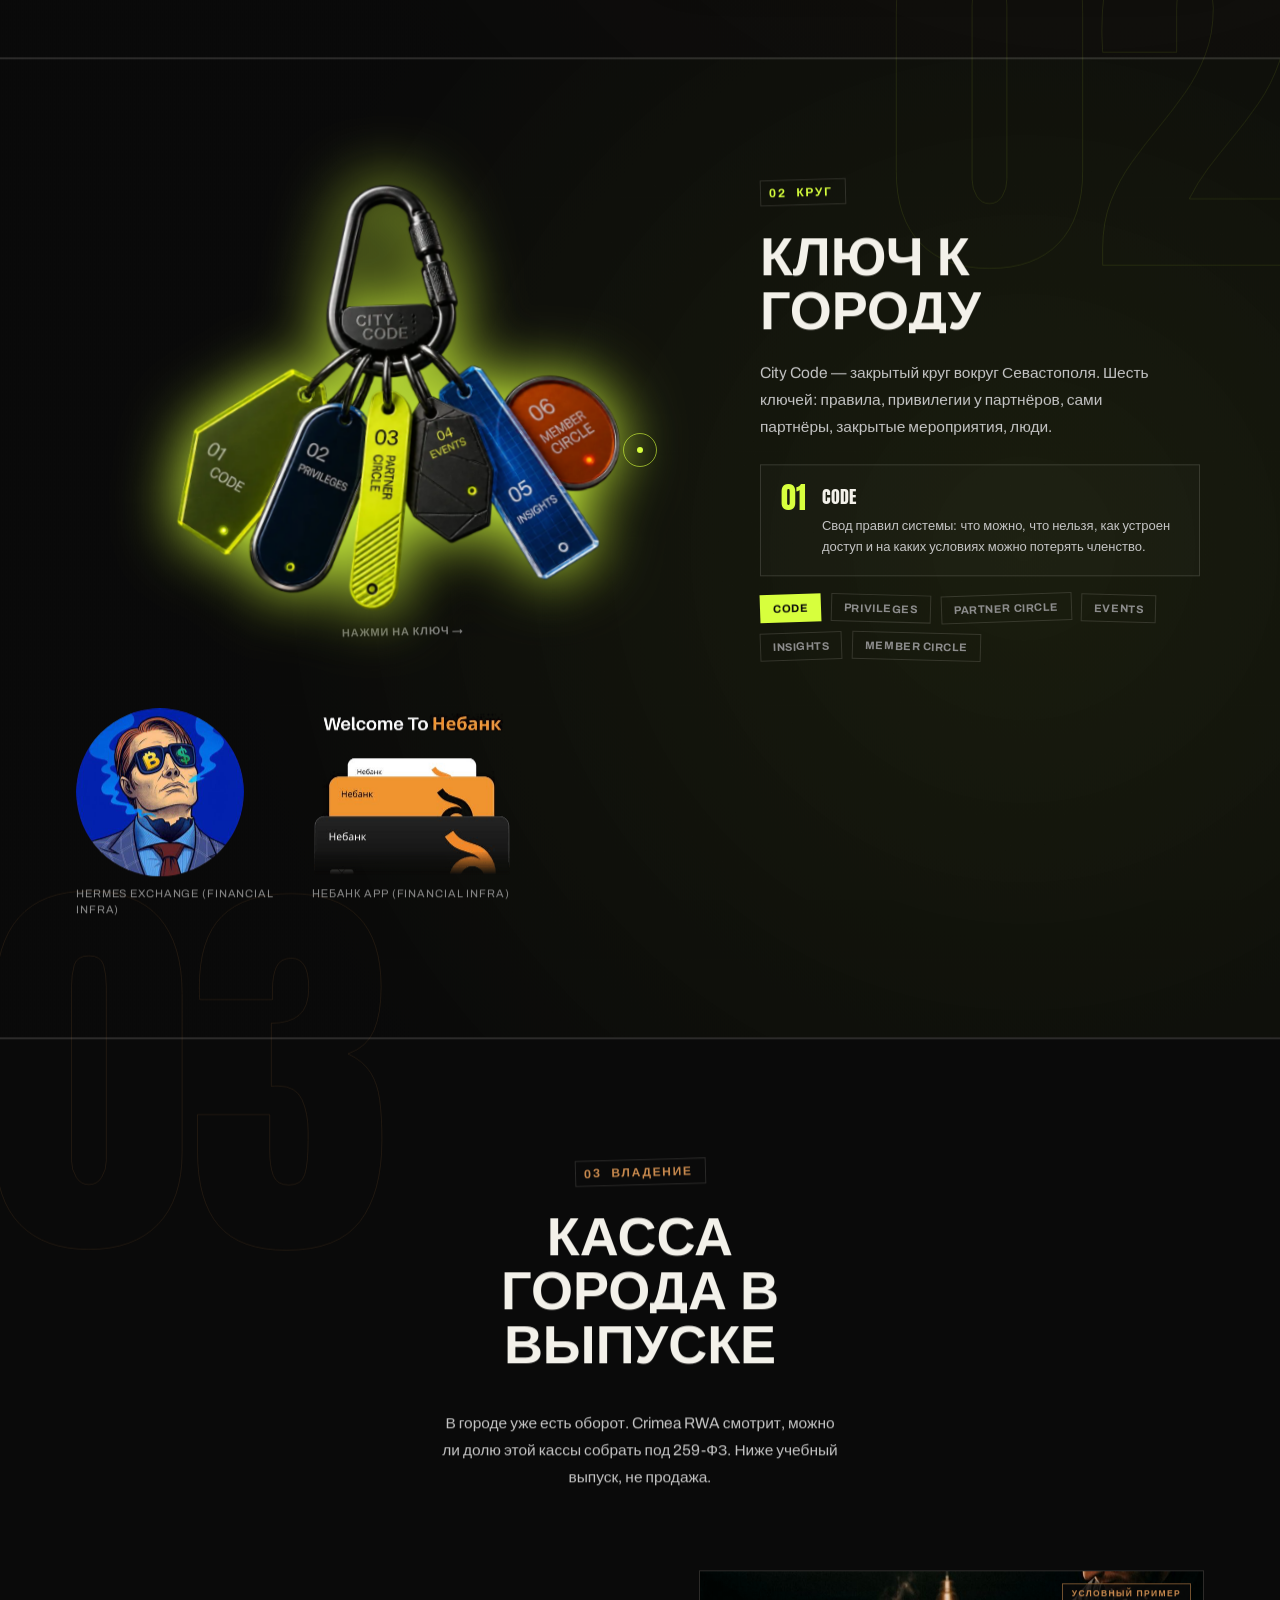
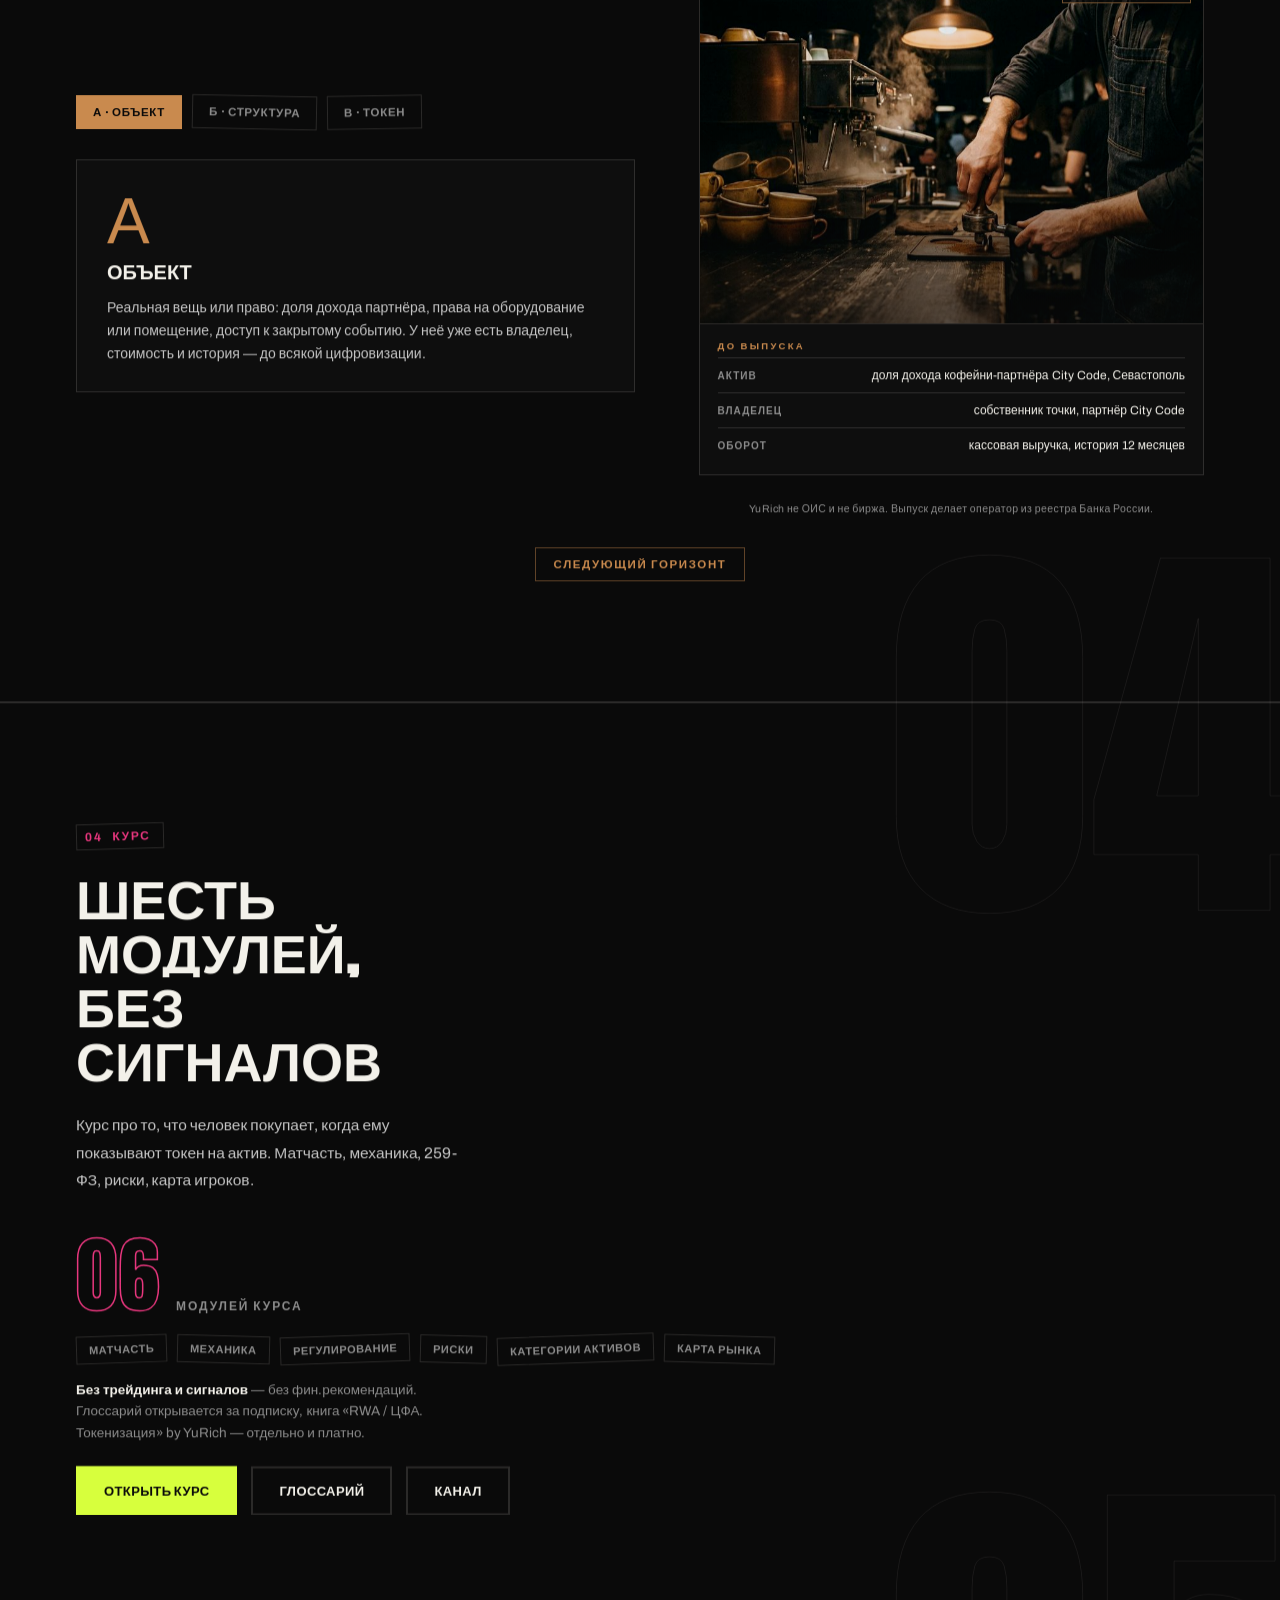
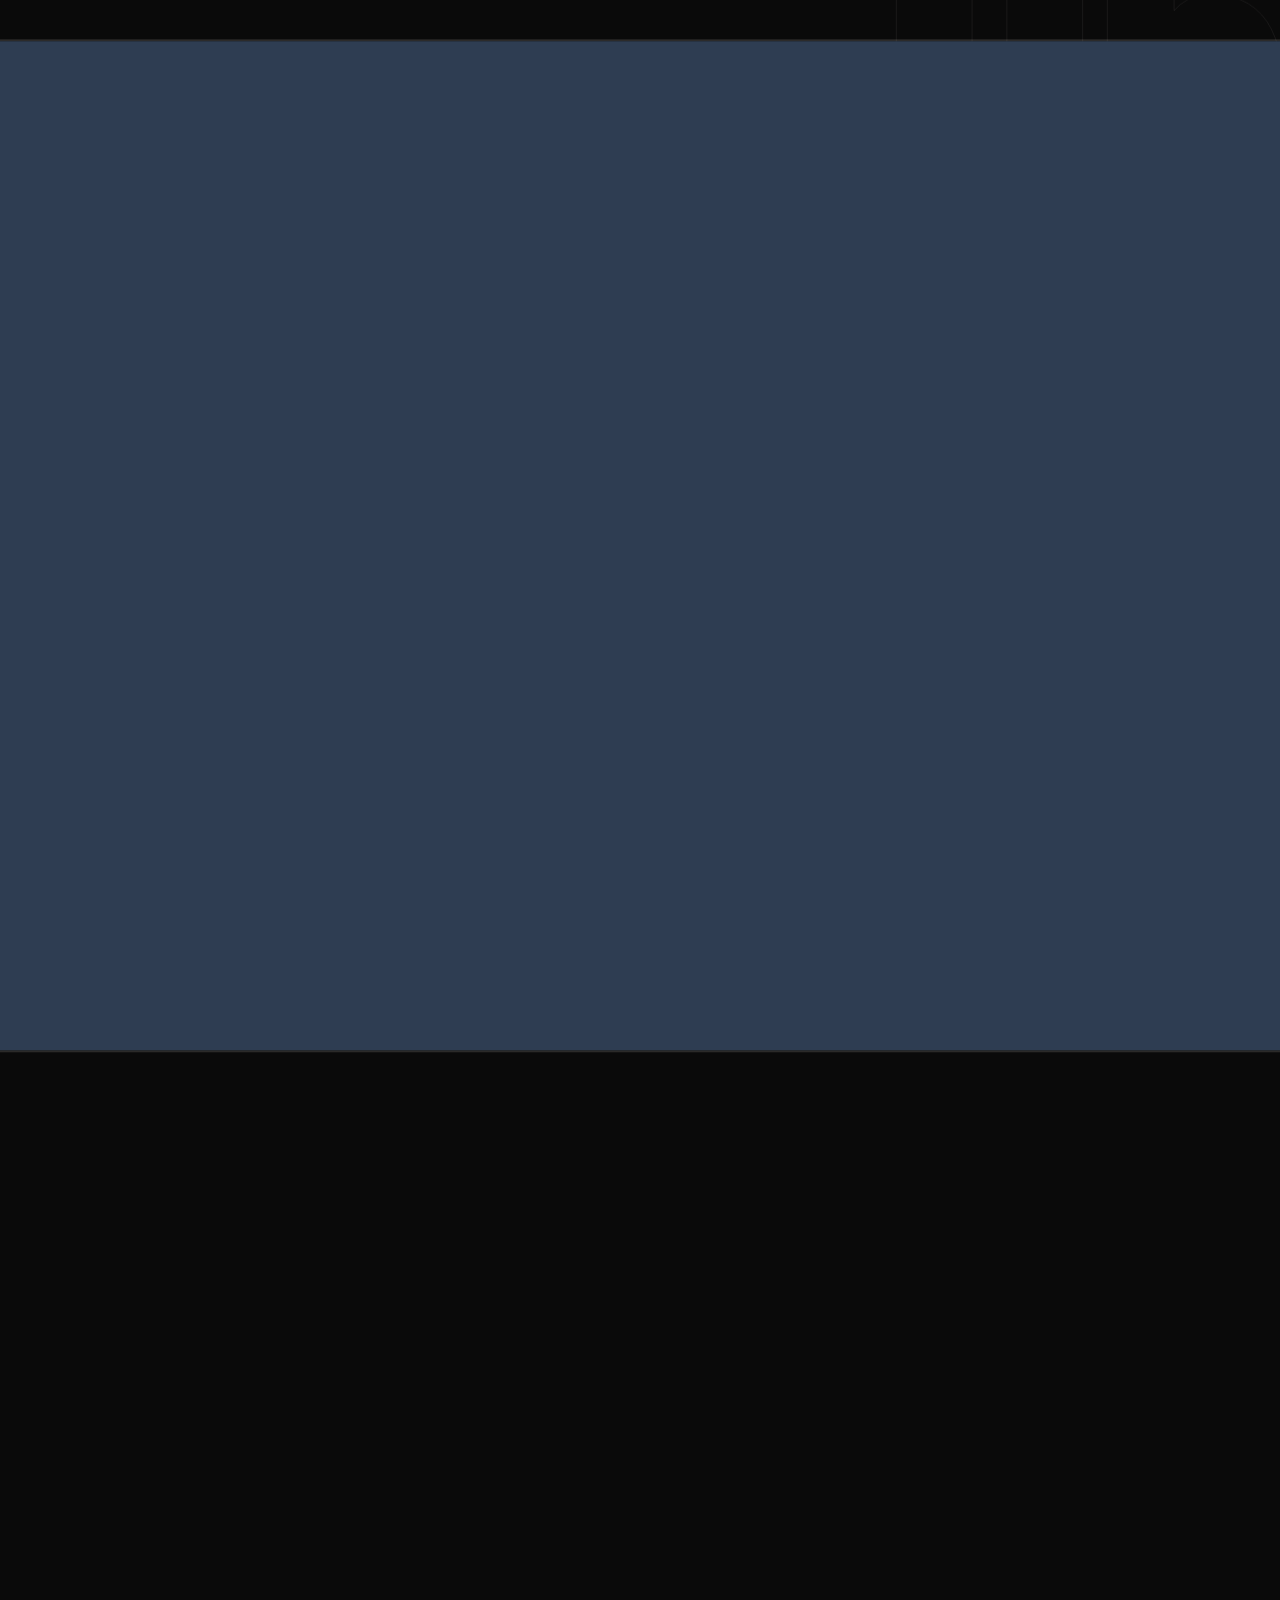
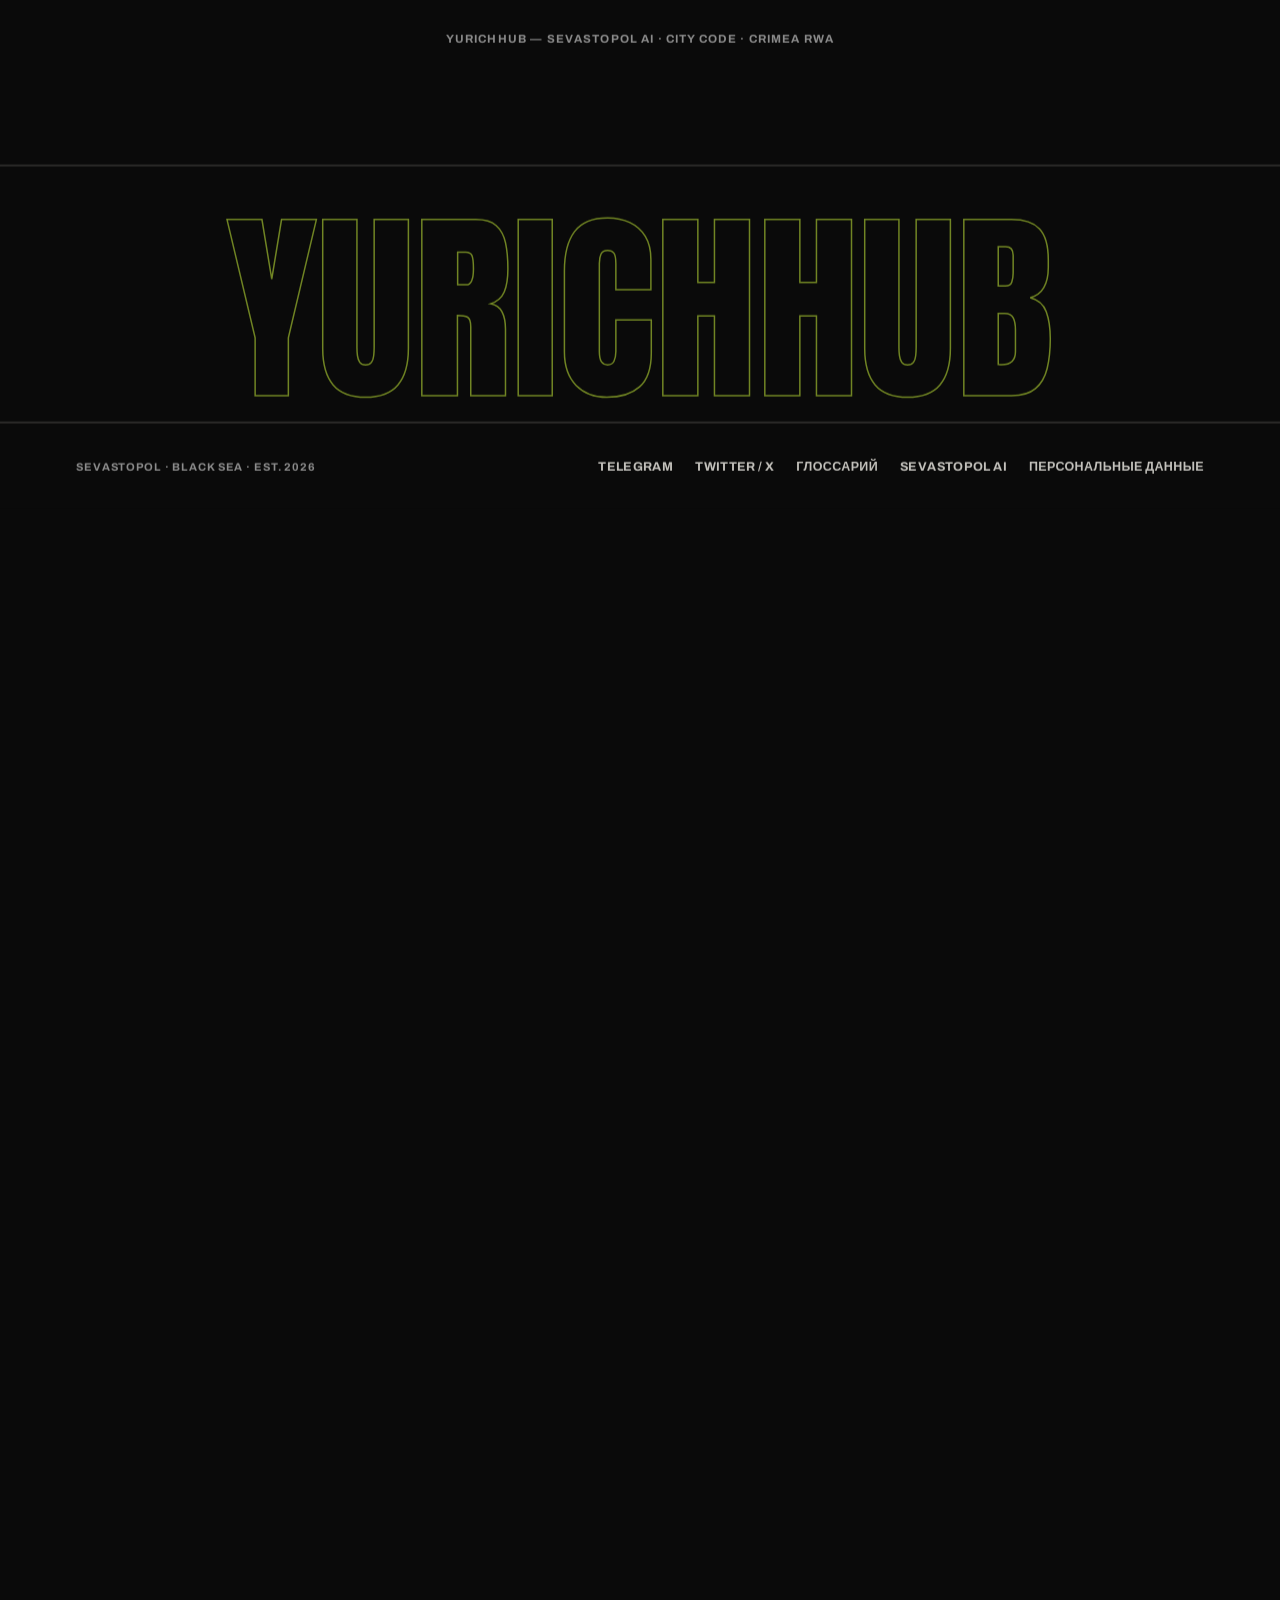
==== commit 9a8ec773: "Правки сайта: привилегия вместо скидки, реальные цифры City Code, политика ПДн, README по факту - «с" ====
--- a/index.html
+++ b/index.html
@@ -694,7 +694,7 @@
     </h1>
     <div class="sub doors">
       <p class="door"><span class="chaos-tag" style="color:var(--gold); transform:rotate(-1.5deg);">Sevastopol AI</span> — бот по городу. Где поесть, где закат, какой маршрут.</p>
-      <p class="door"><span class="chaos-tag" style="color:var(--lime); transform:rotate(1deg);">City Code</span> — закрытый круг. Правила, скидка у своих, мероприятия. Не скидочная карта.</p>
+      <p class="door"><span class="chaos-tag" style="color:var(--lime); transform:rotate(1deg);">City Code</span> — закрытый круг. Правила, привилегии 3–7% у своих, встречи. Не скидочная карта.</p>
       <p class="door"><span class="chaos-tag" style="color:var(--bronze); transform:rotate(-1deg);">Crimea RWA</span> — доля городской кассы в ЦФА. Сначала точка, потом бумага, потом оператор.</p>
     </div>
     <div class="cta-row">
@@ -763,7 +763,7 @@
     <div>
       <div class="eyebrow" style="color:var(--gold)"><span class="num">01</span> Открытие</div>
       <h2 class="split">Город, который отвечает</h2>
-      <p class="copy reveal">Sevastopol AI — телеграм-бот. Где поесть, где закат и др. 200+ мест еды, 100+ локаций, маршруты и события. Фото и координаты.</p>
+      <p class="copy reveal">Sevastopol AI — телеграм-бот. Где поесть, где закат и др. 140+ мест еды, 50+ локаций, маршруты и события. Фото и координаты.</p>
       <p class="copy reveal reveal-2">Заходят с одним вопросом. После добавляют свои места.</p>
       <a href="https://t.me/SevastopolAIBot" target="_blank" rel="noopener" class="btn magnetic" style="margin-top:22px;background:var(--gold);border-color:var(--gold);">Открыть бота</a>
     </div>
@@ -796,7 +796,7 @@
     <div>
       <div class="eyebrow" style="color:var(--lime)"><span class="num">02</span> Круг</div>
       <h2 class="split">Ключ к городу</h2>
-      <p class="copy reveal">City Code — закрытый круг вокруг Севастополя. Шесть ключей: правила, скидка у партнёров, сами партнёры, закрытые мероприятия, люди.</p>
+      <p class="copy reveal">City Code — закрытый круг вокруг Севастополя. Шесть ключей: правила, привилегии у партнёров, сами партнёры, закрытые мероприятия, люди.</p>
 
       <div class="kc-panel reveal" id="kcPanel" aria-live="polite">
         <div class="kc-panel-num" id="kcNum">01</div>
@@ -900,12 +900,12 @@
                     <svg width="24" height="24" viewBox="0 0 24 24" fill="none" stroke="currentColor" stroke-width="1.8" stroke-linecap="round" stroke-linejoin="round"><path d="M4 9h11v6a4 4 0 0 1-4 4H8a4 4 0 0 1-4-4V9Z"/><path d="M15 10h2.5a2.5 2.5 0 0 1 0 5H15"/><path d="M7 5.5c0 1-1 1.2-1 2.2M11 5.5c0 1-1 1.2-1 2.2"/></svg>
                   </span>
                   <div class="bk-names">
-                    <b>Доля дохода кофейни · City Code</b>
+                    <b>Доля дохода кофейни · пример</b>
                     <span>ЦФА · денежное требование</span>
                   </div>
-                  <span class="bk-chip">в обращении</span>
+                  <span class="bk-chip">пример</span>
                 </div>
-                <div class="bk-yield"><span class="bk-y-pre">ориентир</span><span class="bk-y-num">17,5%</span><span class="bk-y-lbl">· учебный счёт</span></div>
+                <div class="bk-yield"><span class="bk-y-pre">пример</span><span class="bk-y-num">ЦФА</span><span class="bk-y-lbl">· учебный счёт, доход не обещаем</span></div>
                 <div class="bk-rows">
                   <div class="bk-row"><span>Минимум</span><b>5 000 ₽</b></div>
                   <div class="bk-row"><span>Номинал единицы</span><b>5 000 ₽</b></div>
@@ -1002,7 +1002,7 @@
       <div class="step-cell">
         <div class="s-num">03</div>
         <h3>Сборка</h3>
-        <p>2–4 недели. Что покупает инвестор, кто эмитент, даты выплат, тянет ли касса. Текст выпуска и черновик под форму площадки.</p>
+        <p>2–4 недели. Что покупает инвестор, кто эмитент, даты выплат, тянет ли касса. Текст выпуска и черновик под форму площадки. Посадка на площадку — отдельно: 200–350 000 ₽ плюс счёт оператора.</p>
         <span class="price-tag" style="color:var(--ink-dim); border-color:var(--line);">250–400 000 ₽</span>
       </div>
     </div>
@@ -1044,6 +1044,7 @@
       <a href="https://x.com/PavelYuRichRWA" target="_blank" rel="noopener" class="magnetic">Twitter / X</a>
       <a href="glossary.html" class="magnetic">Глоссарий</a>
       <a href="https://t.me/Sevastopol_AI" target="_blank" rel="noopener" class="magnetic">Sevastopol AI</a>
+      <a href="privacy.html" class="magnetic">Персональные данные</a>
     </div>
   </div>
 </footer>
@@ -1286,7 +1287,7 @@
 
   var kcData = {
     code:       { n:'01', title:'Code',           desc:'Свод правил системы: что можно, что нельзя, как устроен доступ и на каких условиях можно потерять членство.' },
-    privileges: { n:'02', title:'Privileges',      desc:'Привилегии участников у партнёров — фиксированная скидка или бонус на реальные покупки в сети.' },
+    privileges: { n:'02', title:'Privileges',      desc:'Привилегии участников у партнёров — фиксированная привилегия 3–7% на реальные покупки у партнёров.' },
     partner:    { n:'03', title:'Partner Circle',  desc:'Сеть партнёров города: кофейни, рестораны, сервисы и специалисты, которые приняли систему.' },
     events:     { n:'04', title:'Events',          desc:'Закрытые события и experience только для участников круга — без публичного анонса.' },
     insights:   { n:'05', title:'Insights',        desc:'Баланс спроса и пропускной способности партнёров — данные, которые держат систему живой.' },
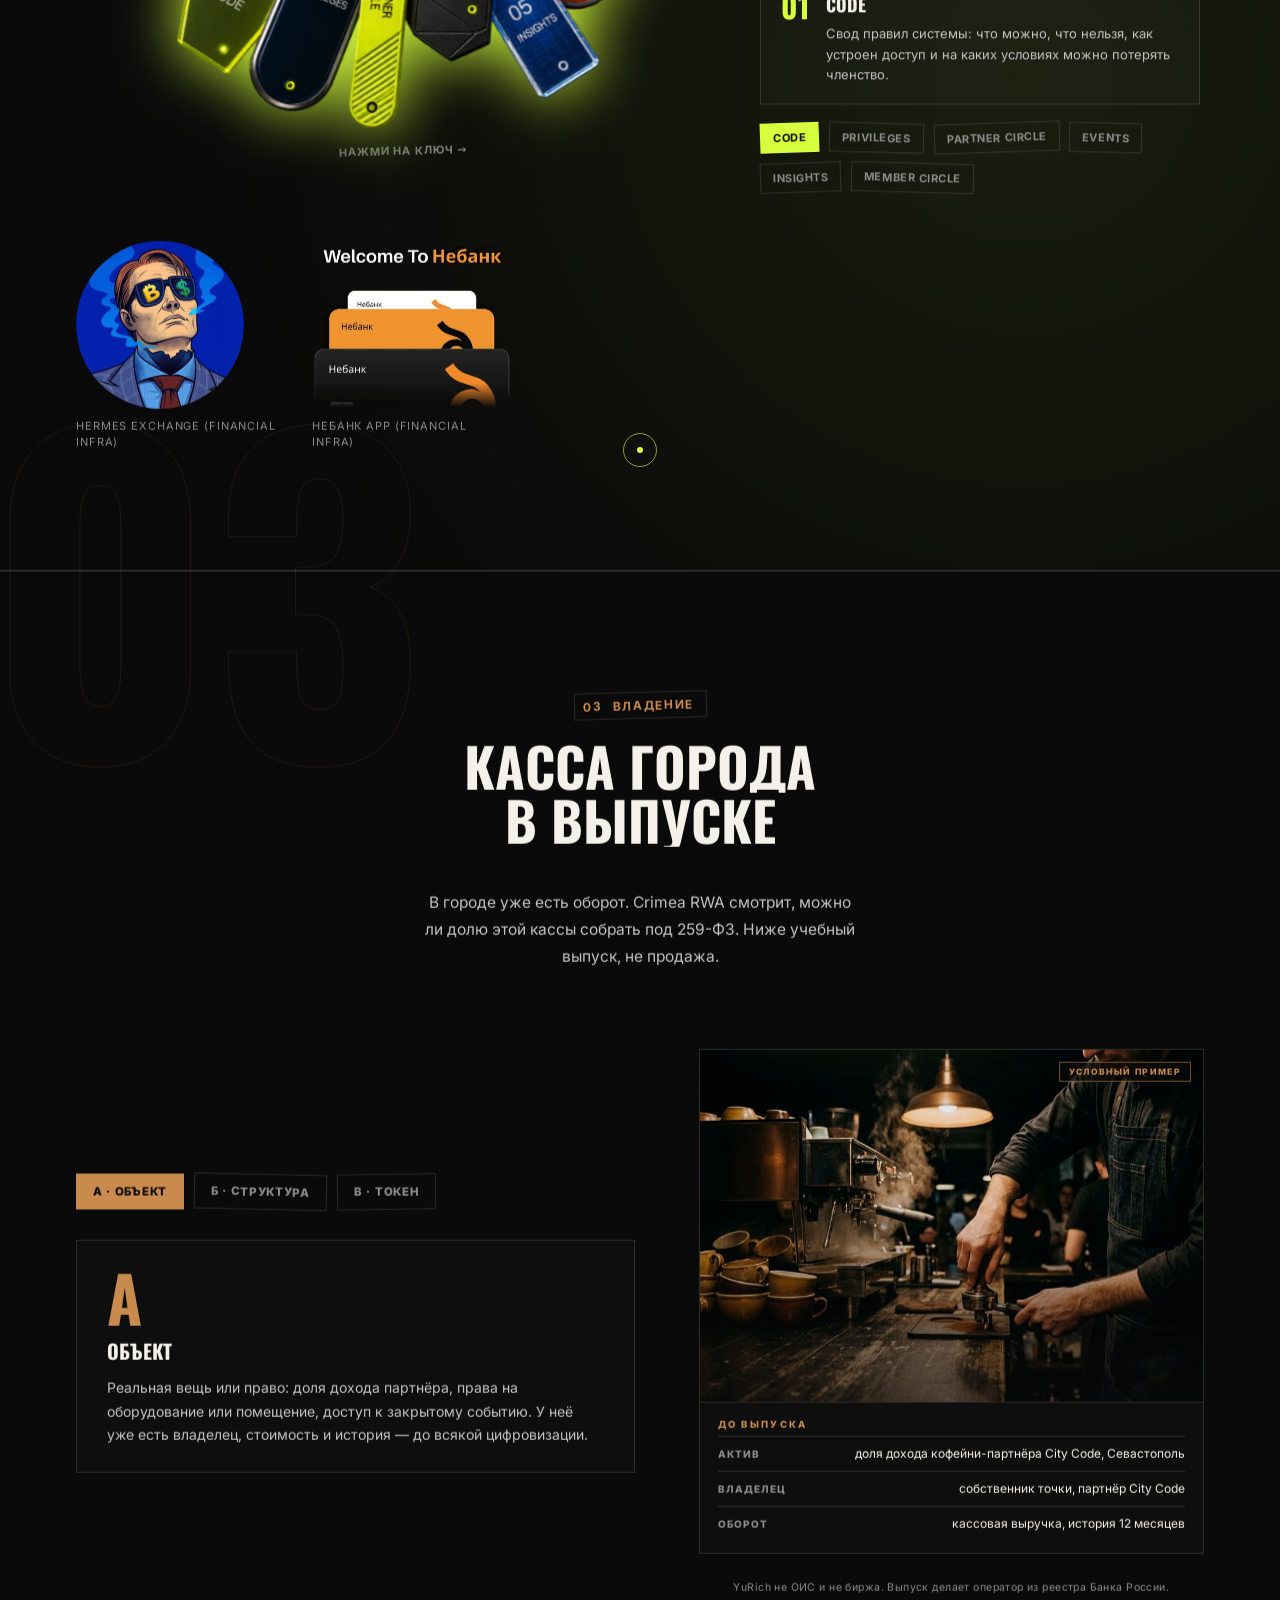
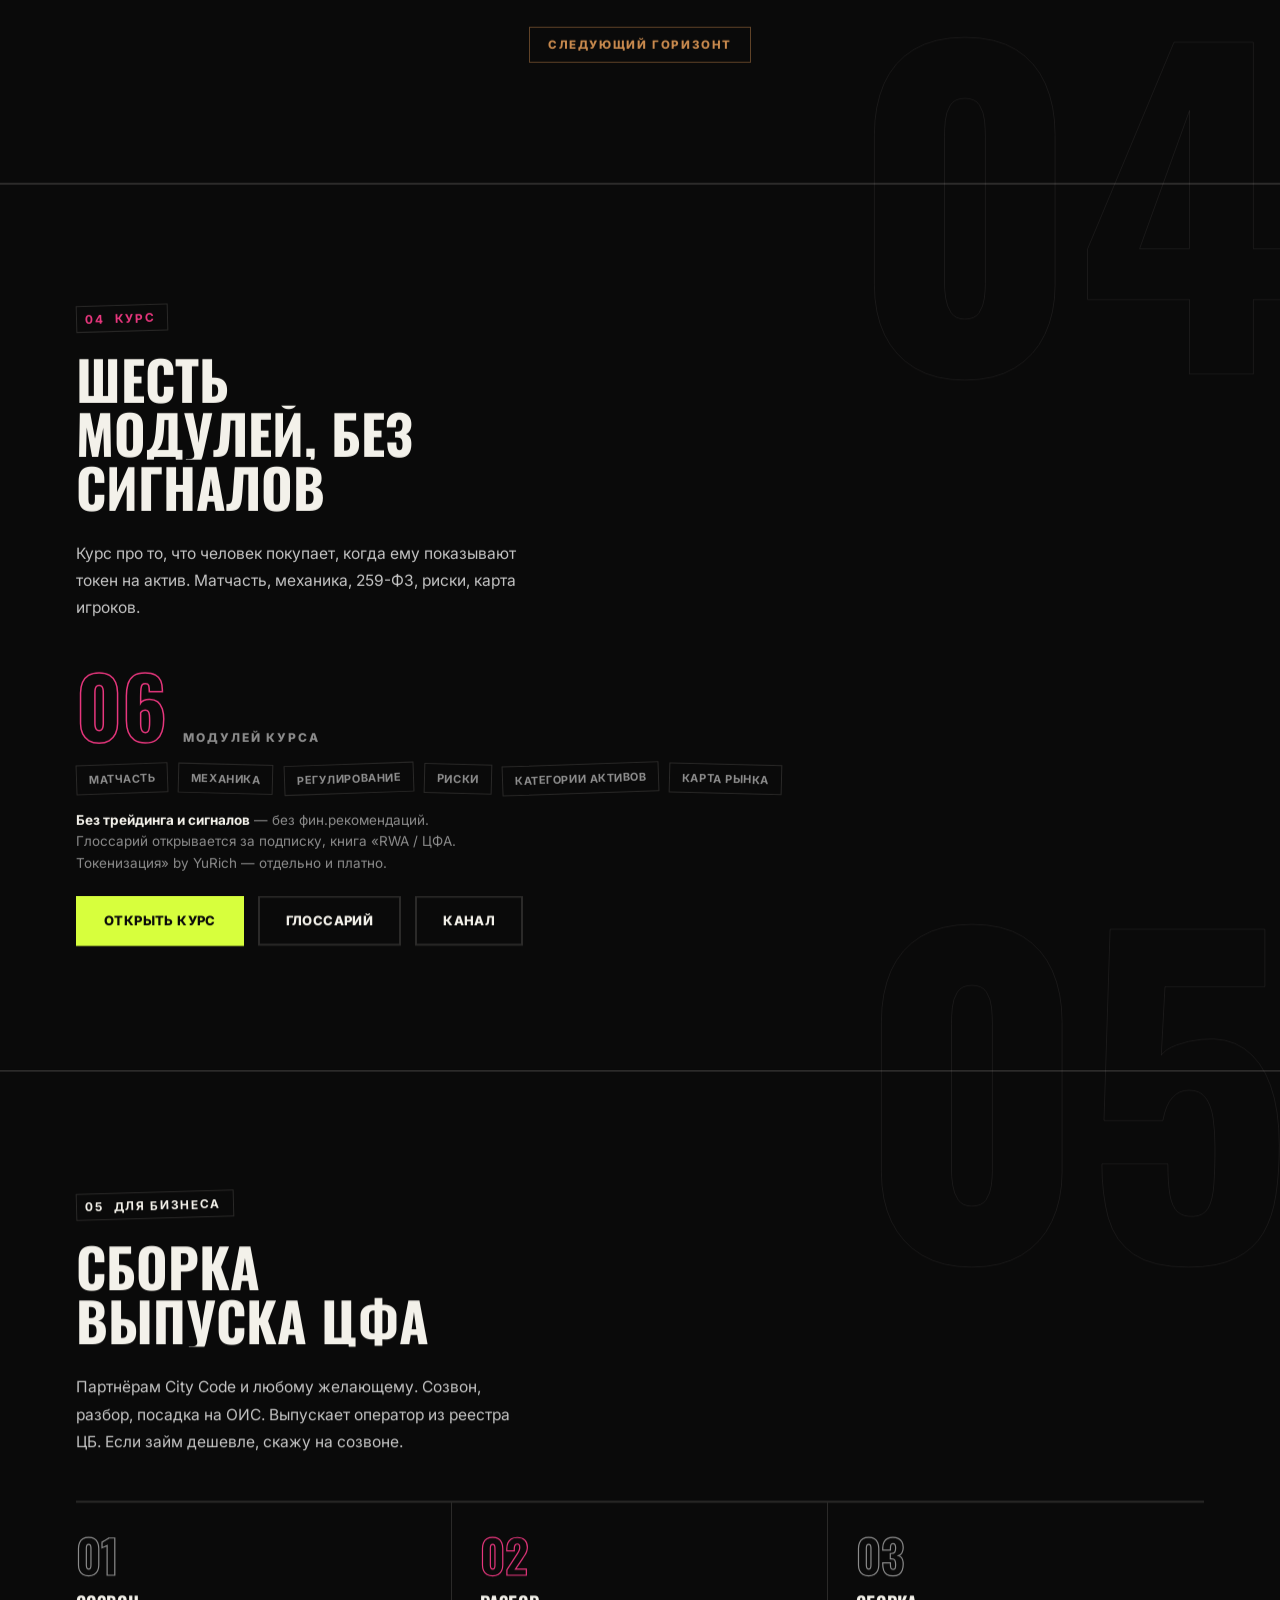
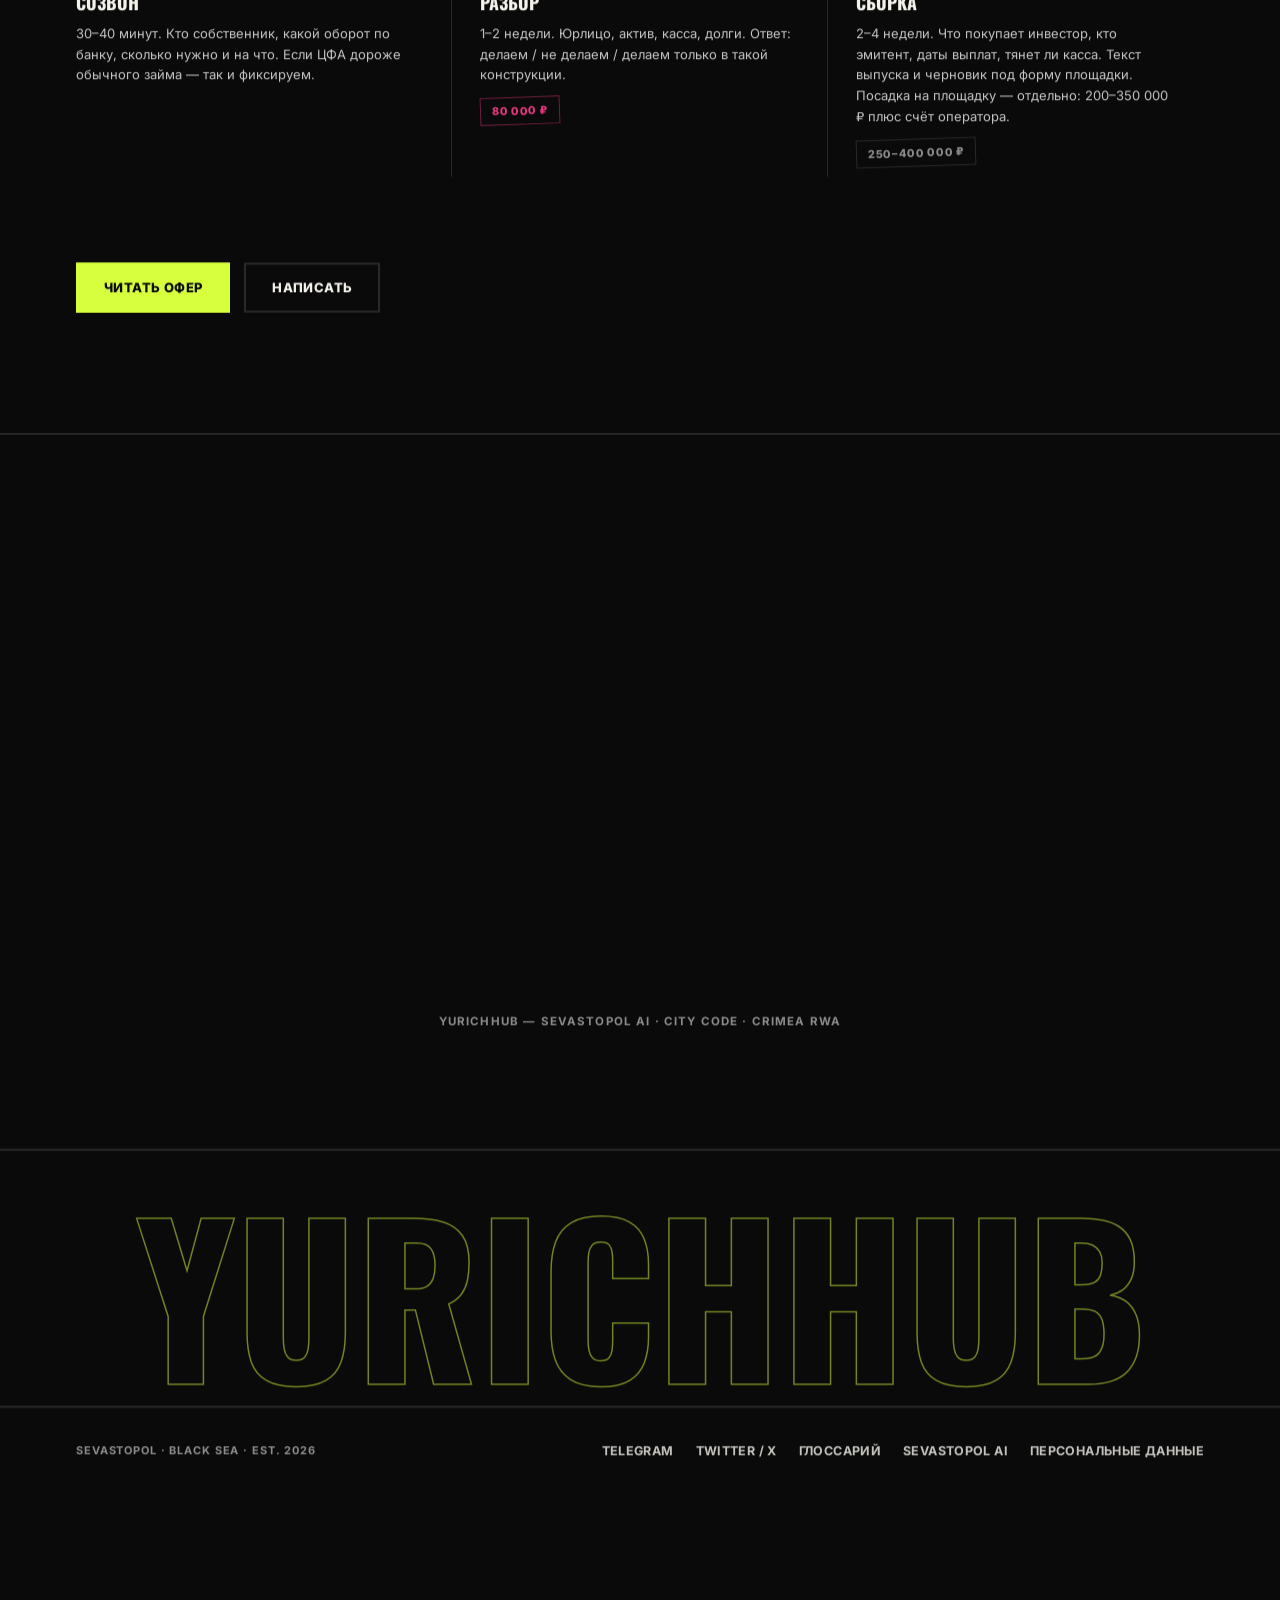
==== commit 27036706: "Единый стиль: свои шрифты с кириллицей (Oswald/Inter/JetBrains Mono), общая палитра, мобильная табли" ====
--- a/index.html
+++ b/index.html
@@ -20,9 +20,7 @@
 <link rel="canonical" href="https://yurich-citycode.github.io/YuRichHUB/">
 <meta name="theme-color" content="#0A0A0A">
 <link rel="icon" href="data:image/svg+xml,%3Csvg xmlns='http://www.w3.org/2000/svg' viewBox='0 0 32 32'%3E%3Crect width='32' height='32' fill='%230A0A0A'/%3E%3Ctext x='16' y='23' font-family='Arial,sans-serif' font-size='20' font-weight='bold' text-anchor='middle' fill='%23D7FF3D'%3EY%3C/text%3E%3C/svg%3E">
-<link rel="preconnect" href="https://fonts.googleapis.com">
-<link rel="preconnect" href="https://fonts.gstatic.com" crossorigin>
-<link href="https://fonts.googleapis.com/css2?family=Anton&family=Archivo:ital,wght@0,400;0,500;0,600;0,700;0,800;0,900&display=swap" rel="stylesheet">
+<link rel="stylesheet" href="fonts/fonts.css">
 <style>
   
   :root{
@@ -34,8 +32,8 @@
     --pink:#E8377E;
     --bronze:#C98A4E;
     --line:rgba(243,241,234,.14);
-    --font-display:'Anton', sans-serif;
-    --font-sans:'Archivo', sans-serif;
+    --font-display:var(--yh-display);
+    --font-sans:var(--yh-sans);
   }
 
   *{ box-sizing:border-box; }
--- a/fonts/fonts.css
+++ b/fonts/fonts.css
@@ -0,0 +1,17 @@
+/* Шрифты YurichHub — с кириллицей, лежат на сайте (без Google). Лицензия OFL-1.1.
+   Заголовки: Oswald 700 · Текст: Inter · Метки: JetBrains Mono */
+@font-face{font-family:'YH Display';font-style:normal;font-weight:100 900;font-display:swap;src:url(oswald-cyrillic-700-normal.woff2) format('woff2');unicode-range:U+0301,U+0400-045F,U+0490-0491,U+04B0-04B1,U+2116}
+@font-face{font-family:'YH Display';font-style:normal;font-weight:100 900;font-display:swap;src:url(oswald-latin-700-normal.woff2) format('woff2');unicode-range:U+0000-00FF,U+0131,U+0152-0153,U+02BB-02BC,U+02C6,U+02DA,U+02DC,U+0304,U+0308,U+0329,U+2000-206F,U+20AC,U+2122,U+2191,U+2193,U+2212,U+2215,U+FEFF,U+FFFD}
+@font-face{font-family:'YH Sans';font-style:normal;font-weight:100 900;font-display:swap;src:url(inter-cyrillic-wght-normal.woff2) format('woff2-variations'),url(inter-cyrillic-wght-normal.woff2) format('woff2');unicode-range:U+0301,U+0400-045F,U+0490-0491,U+04B0-04B1,U+2116}
+@font-face{font-family:'YH Sans';font-style:normal;font-weight:100 900;font-display:swap;src:url(inter-latin-wght-normal.woff2) format('woff2-variations'),url(inter-latin-wght-normal.woff2) format('woff2');unicode-range:U+0000-00FF,U+0131,U+0152-0153,U+02BB-02BC,U+02C6,U+02DA,U+02DC,U+0304,U+0308,U+0329,U+2000-206F,U+20AC,U+2122,U+2191,U+2193,U+2212,U+2215,U+FEFF,U+FFFD}
+@font-face{font-family:'YH Mono';font-style:normal;font-weight:100 900;font-display:swap;src:url(jetbrains-mono-cyrillic-500-normal.woff2) format('woff2');unicode-range:U+0301,U+0400-045F,U+0490-0491,U+04B0-04B1,U+2116}
+@font-face{font-family:'YH Mono';font-style:normal;font-weight:100 900;font-display:swap;src:url(jetbrains-mono-latin-500-normal.woff2) format('woff2');unicode-range:U+0000-00FF,U+0131,U+0152-0153,U+02BB-02BC,U+02C6,U+02DA,U+02DC,U+0304,U+0308,U+0329,U+2000-206F,U+20AC,U+2122,U+2191,U+2193,U+2212,U+2215,U+FEFF,U+FFFD}
+:root{
+  --yh-display:'YH Display','Oswald','Arial Narrow',Impact,sans-serif;
+  --yh-sans:'YH Sans',Inter,system-ui,-apple-system,'Segoe UI',Roboto,Arial,sans-serif;
+  --yh-mono:'YH Mono','JetBrains Mono',ui-monospace,Menlo,Consolas,monospace;
+  /* общая палитра сайта */
+  --yh-night:#0A0A0A; --yh-bone:#F3F1EA; --yh-lime:#D7FF3D; --yh-gold:#C8A24A;
+  --yh-paper:#F1E9D8; --yh-ink:#18140F; --yh-pink:#E8377E; --yh-yellow:#FFD23F; --yh-blue:#3E6FA8;
+}
+body{-webkit-font-smoothing:antialiased;-moz-osx-font-smoothing:grayscale;text-rendering:optimizeLegibility}
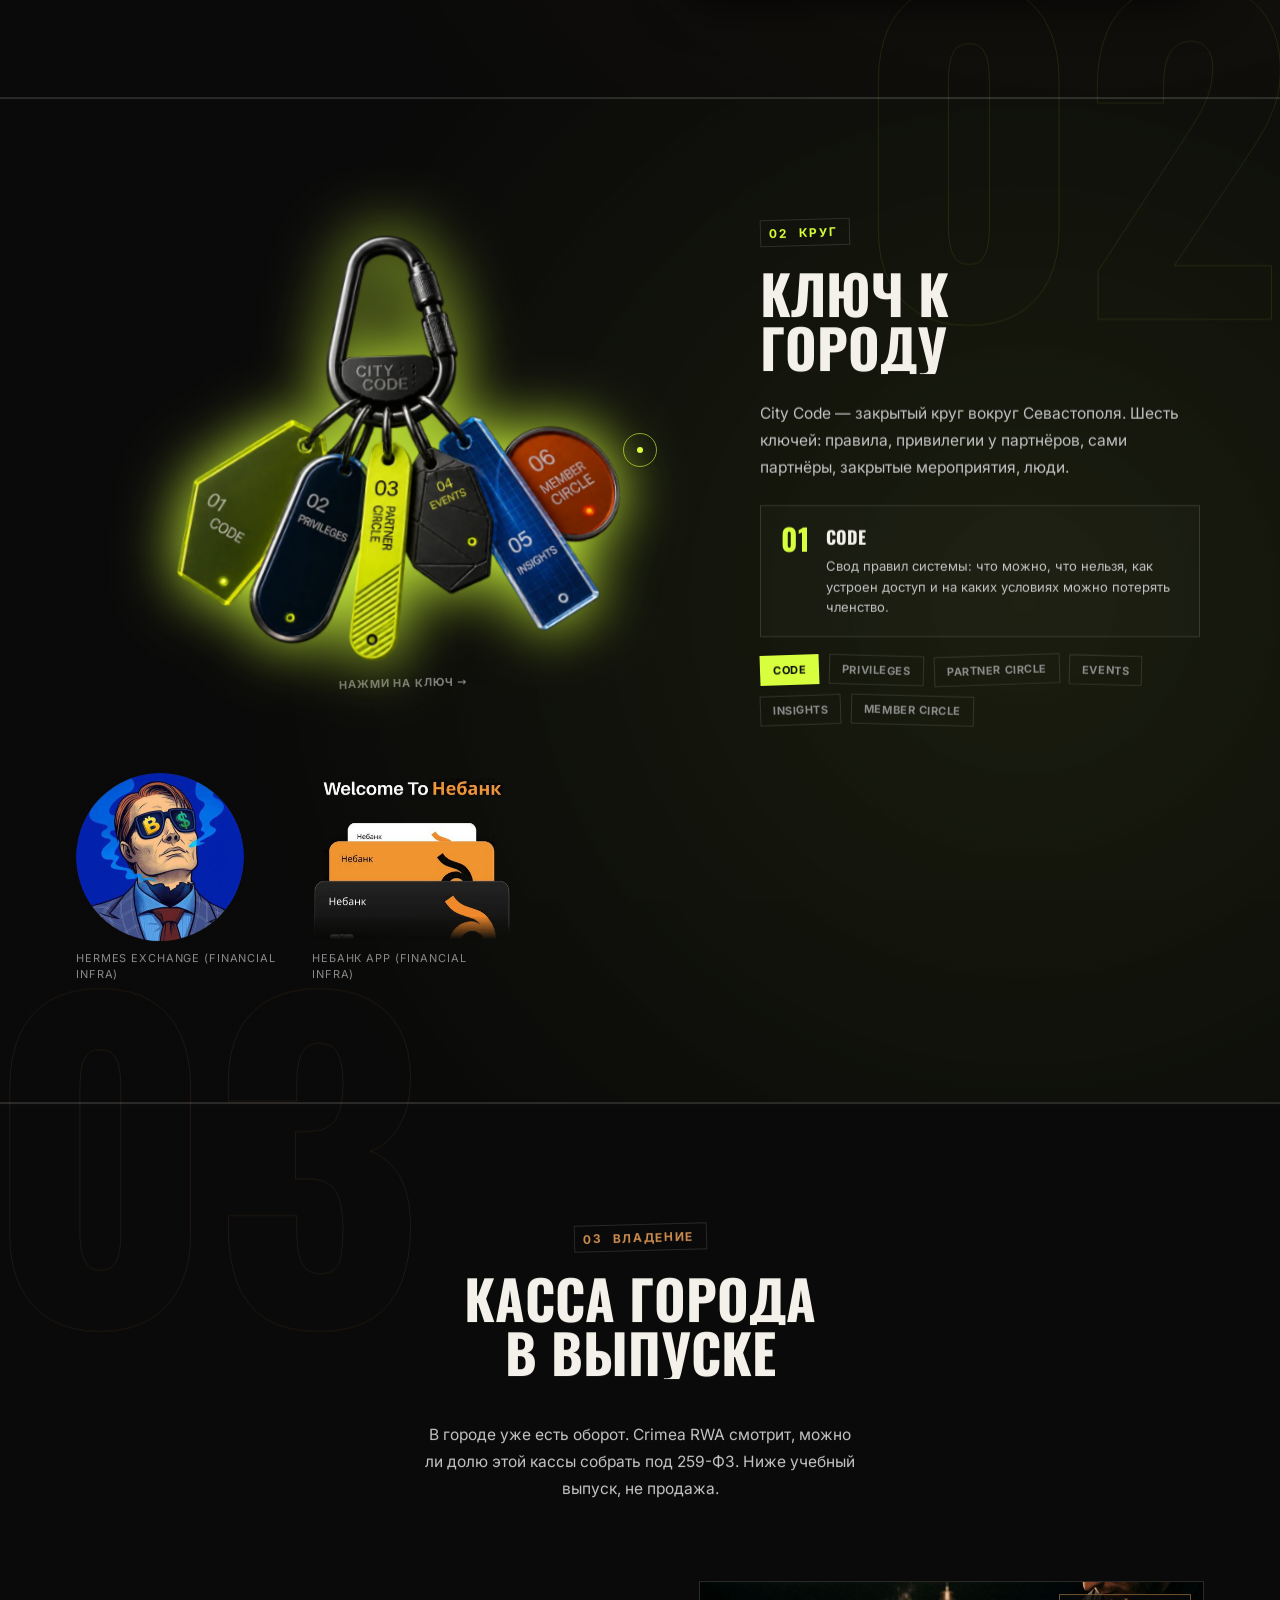
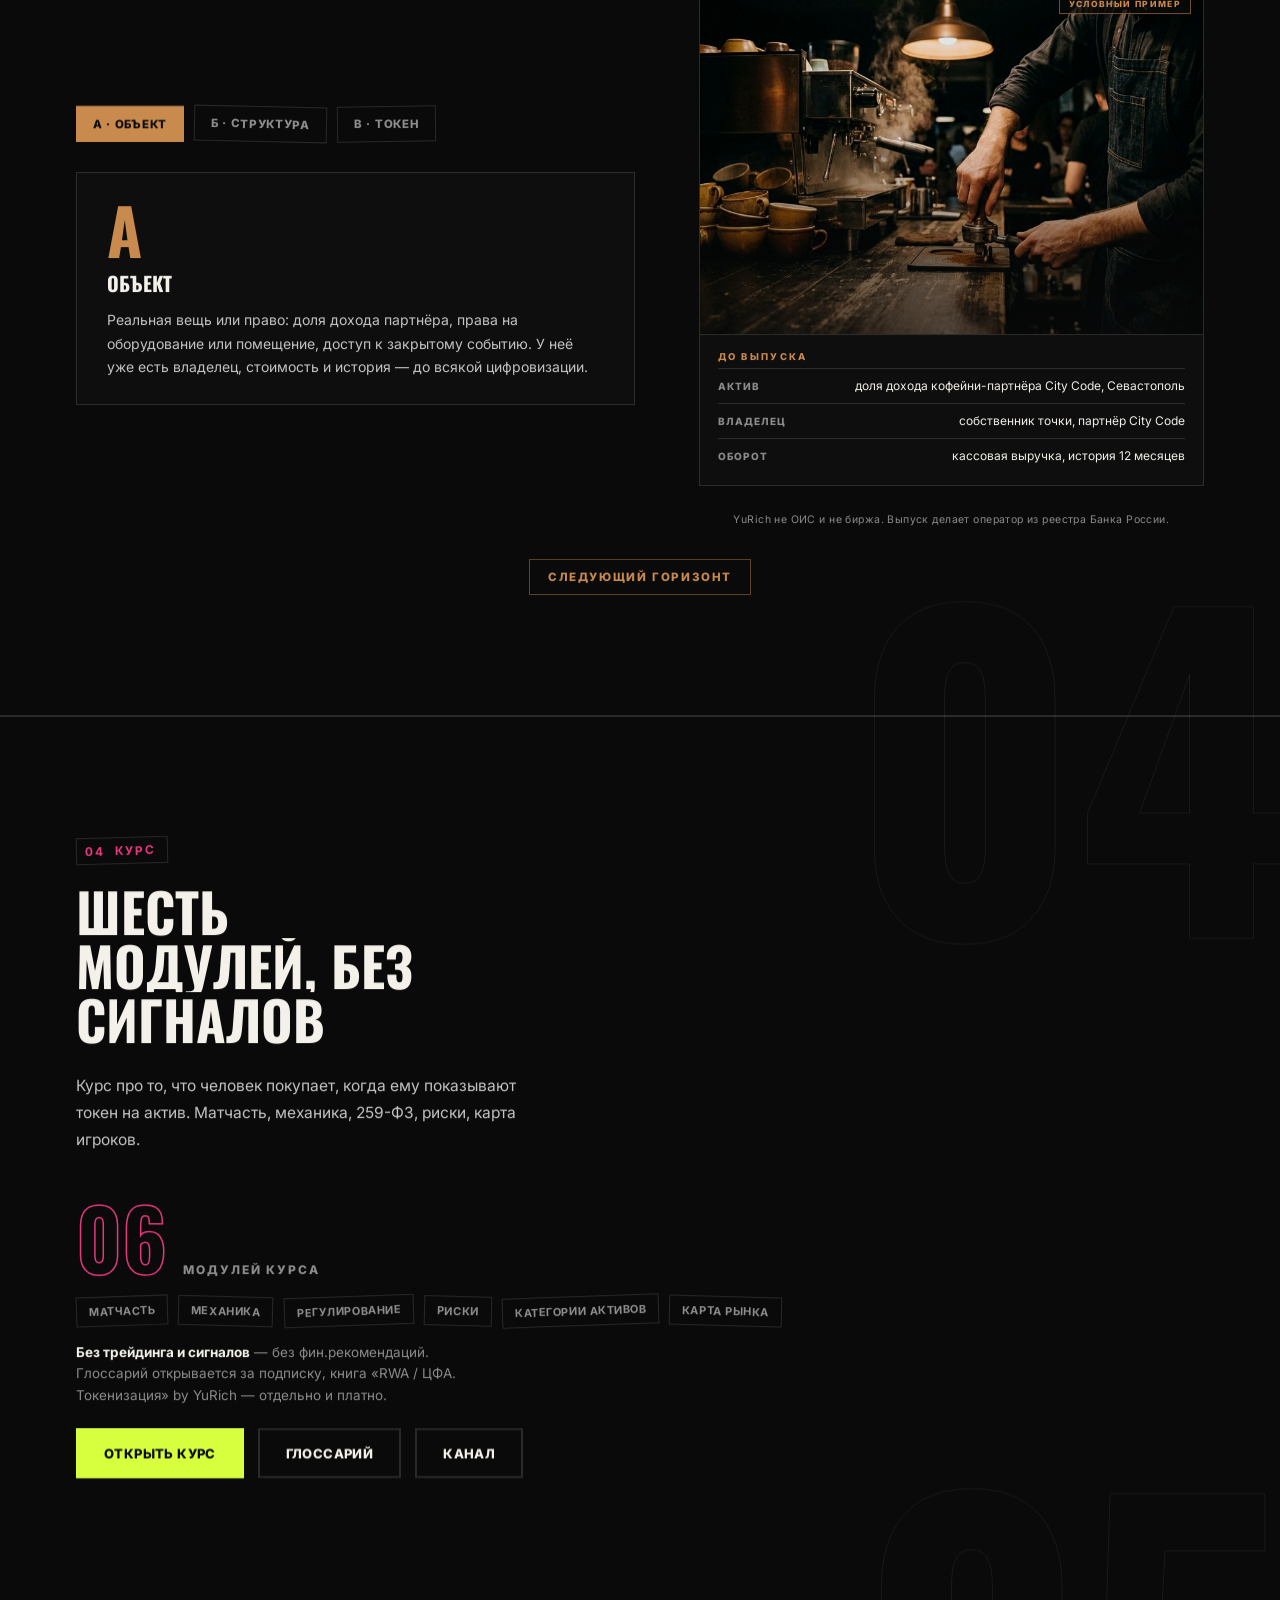
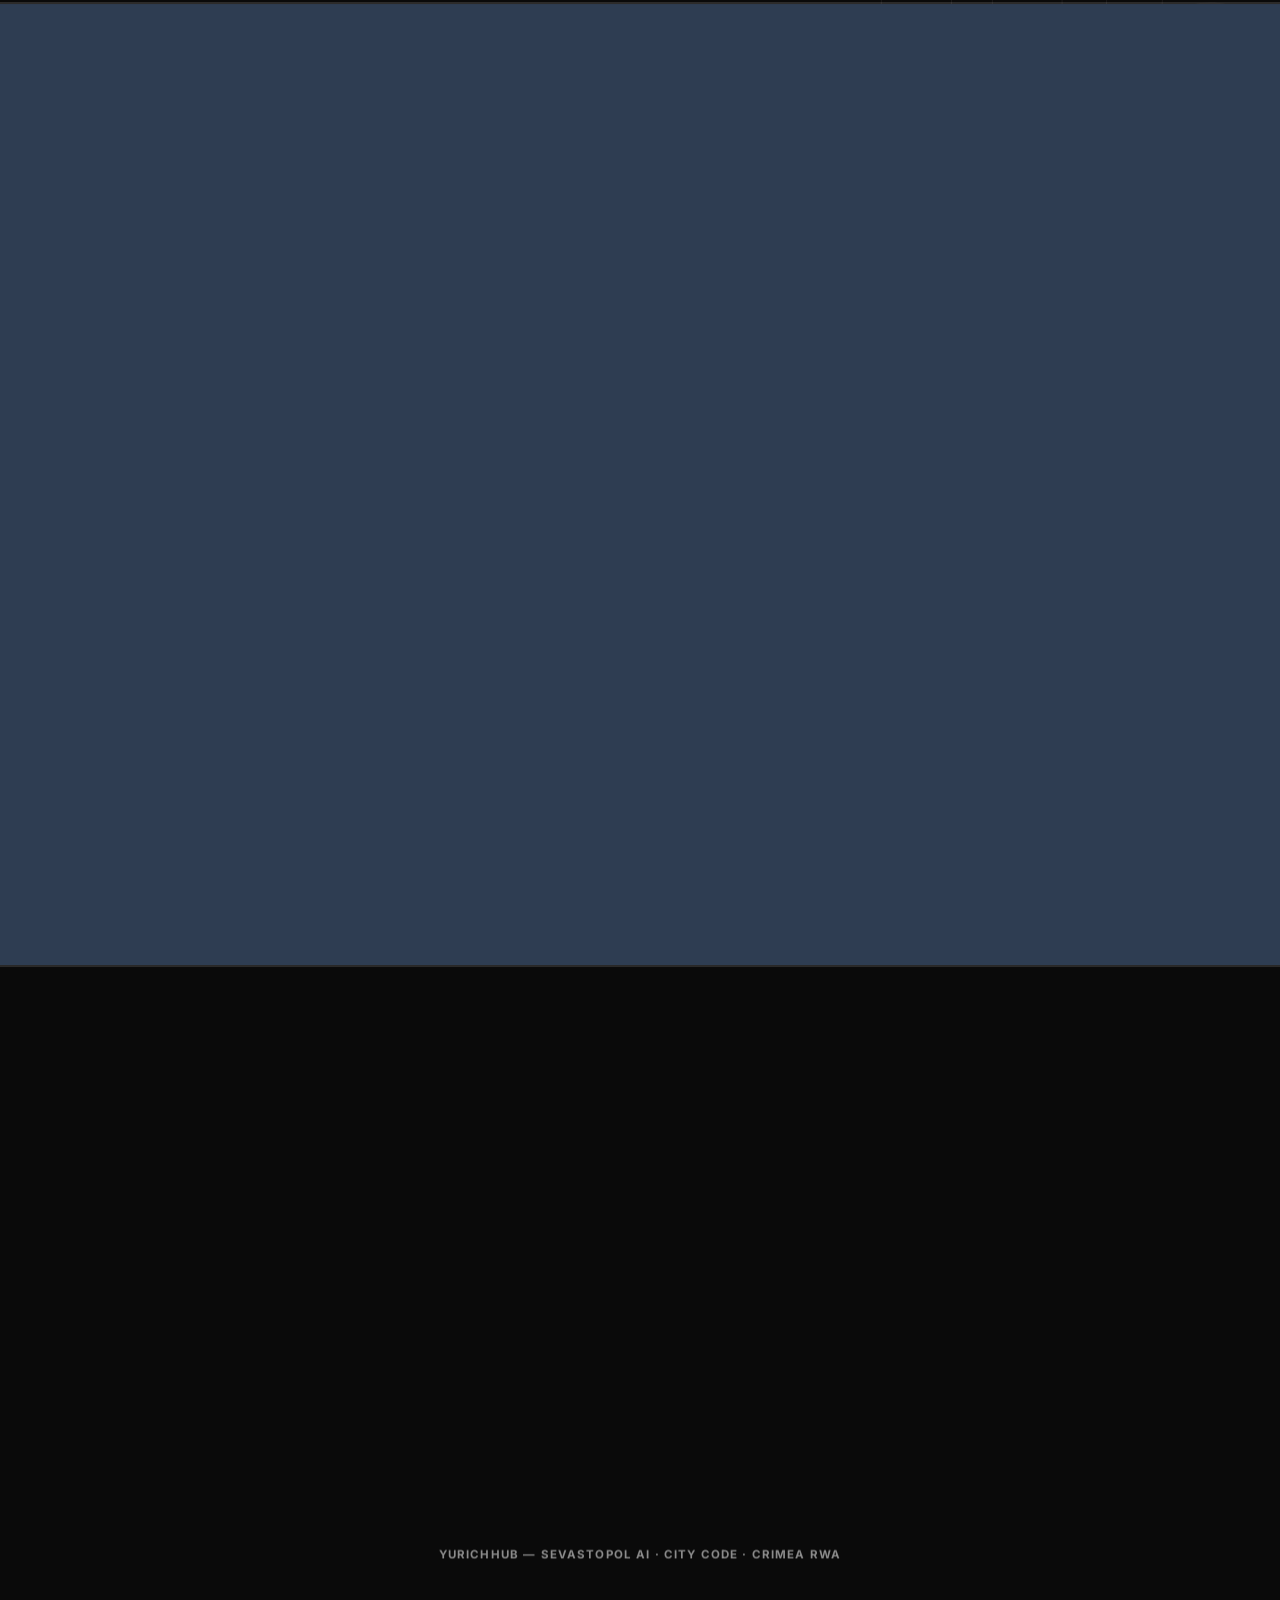
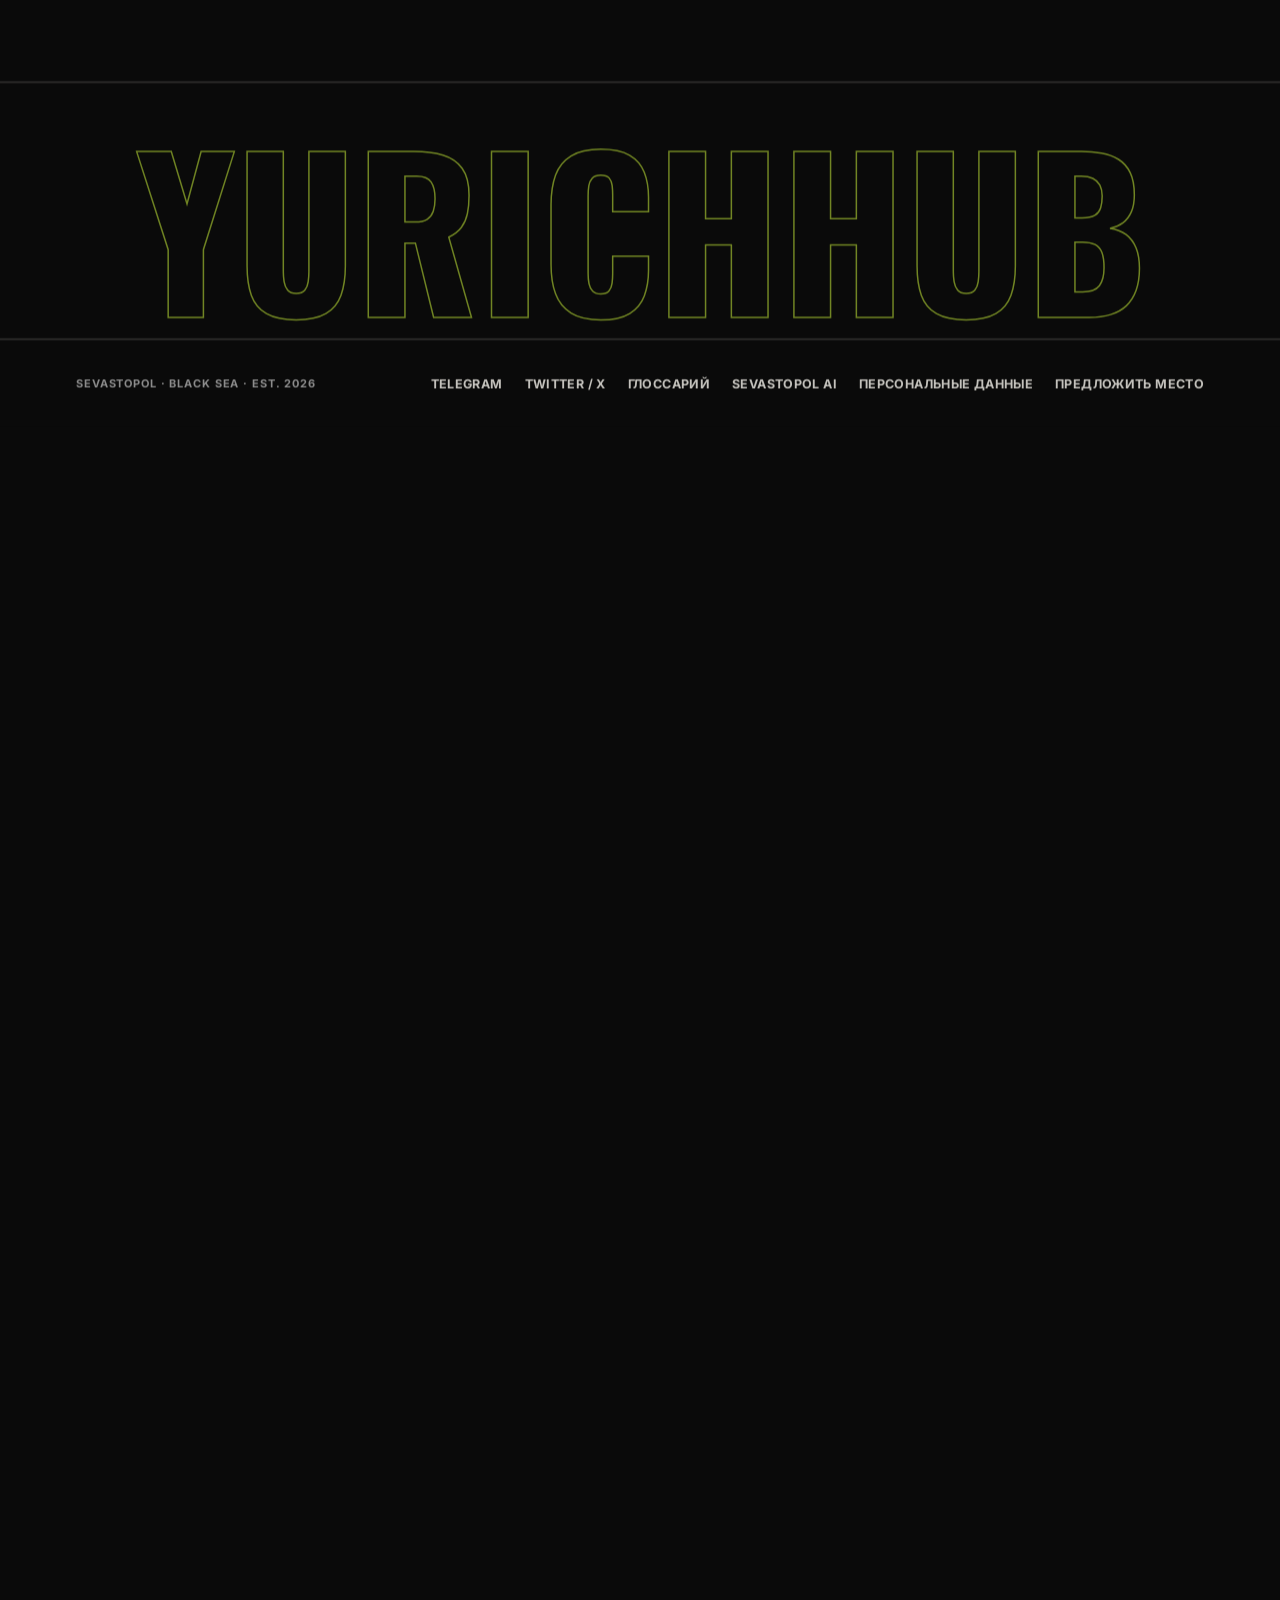
==== commit 212f250d: "SEO: robots+sitemap+llms+404, canonical, JSON-LD, webp-комиксы, ссылки Co-authored-by: arena-agent <" ====
--- a/index.html
+++ b/index.html
@@ -648,7 +648,13 @@
     .partner img, .btn, .rwa-tab, .cc-chip{ transition:none; }
   }
 </style>
-</head>
+<script type="application/ld+json">
+{"@context": "https://schema.org", "@graph": [{"@type": "Organization", "@id": "https://yurich-citycode.github.io/YuRichHUB/#org", "name": "YuRichHub", "alternateName": ["City Code", "Sevastopol AI"], "url": "https://yurich-citycode.github.io/YuRichHUB/", "logo": "https://yurich-citycode.github.io/YuRichHUB/yurichhub.jpg", "areaServed": {"@type": "City", "name": "Севастополь"}, "sameAs": ["https://t.me/YuRichRWA", "https://x.com/PavelYuRichRWA", "https://t.me/Sevastopol_AI"]}, {"@type": "WebSite", "url": "https://yurich-citycode.github.io/YuRichHUB/", "name": "YurichHub — Sevastopol AI × City Code × Crimea RWA", "inLanguage": "ru", "publisher": {"@id": "https://yurich-citycode.github.io/YuRichHUB/#org"}}]}
+</script>
+<meta name="twitter:card" content="summary_large_image">
+<meta name="twitter:title" content="YurichHub — Sevastopol AI × City Code × Crimea RWA">
+<meta name="twitter:description" content="YurichHub — три двери в Севастополь: Sevastopol AI — бот по городу, City Code — закрытый круг, YuRich RWA — токенизация реальных активов.">
+<meta name="twitter:image" content="https://yurich-citycode.github.io/YuRichHUB/indexpreview.jpg"></head>
 <body>
 <div class="cur-dot" id="curDot" aria-hidden="true"></div>
 <div class="cur-ring" id="curRing" aria-hidden="true"></div>
@@ -1043,6 +1049,7 @@
       <a href="glossary.html" class="magnetic">Глоссарий</a>
       <a href="https://t.me/Sevastopol_AI" target="_blank" rel="noopener" class="magnetic">Sevastopol AI</a>
       <a href="privacy.html" class="magnetic">Персональные данные</a>
+ <a href="suggest.html" class="magnetic">Предложить место</a>
     </div>
   </div>
 </footer>
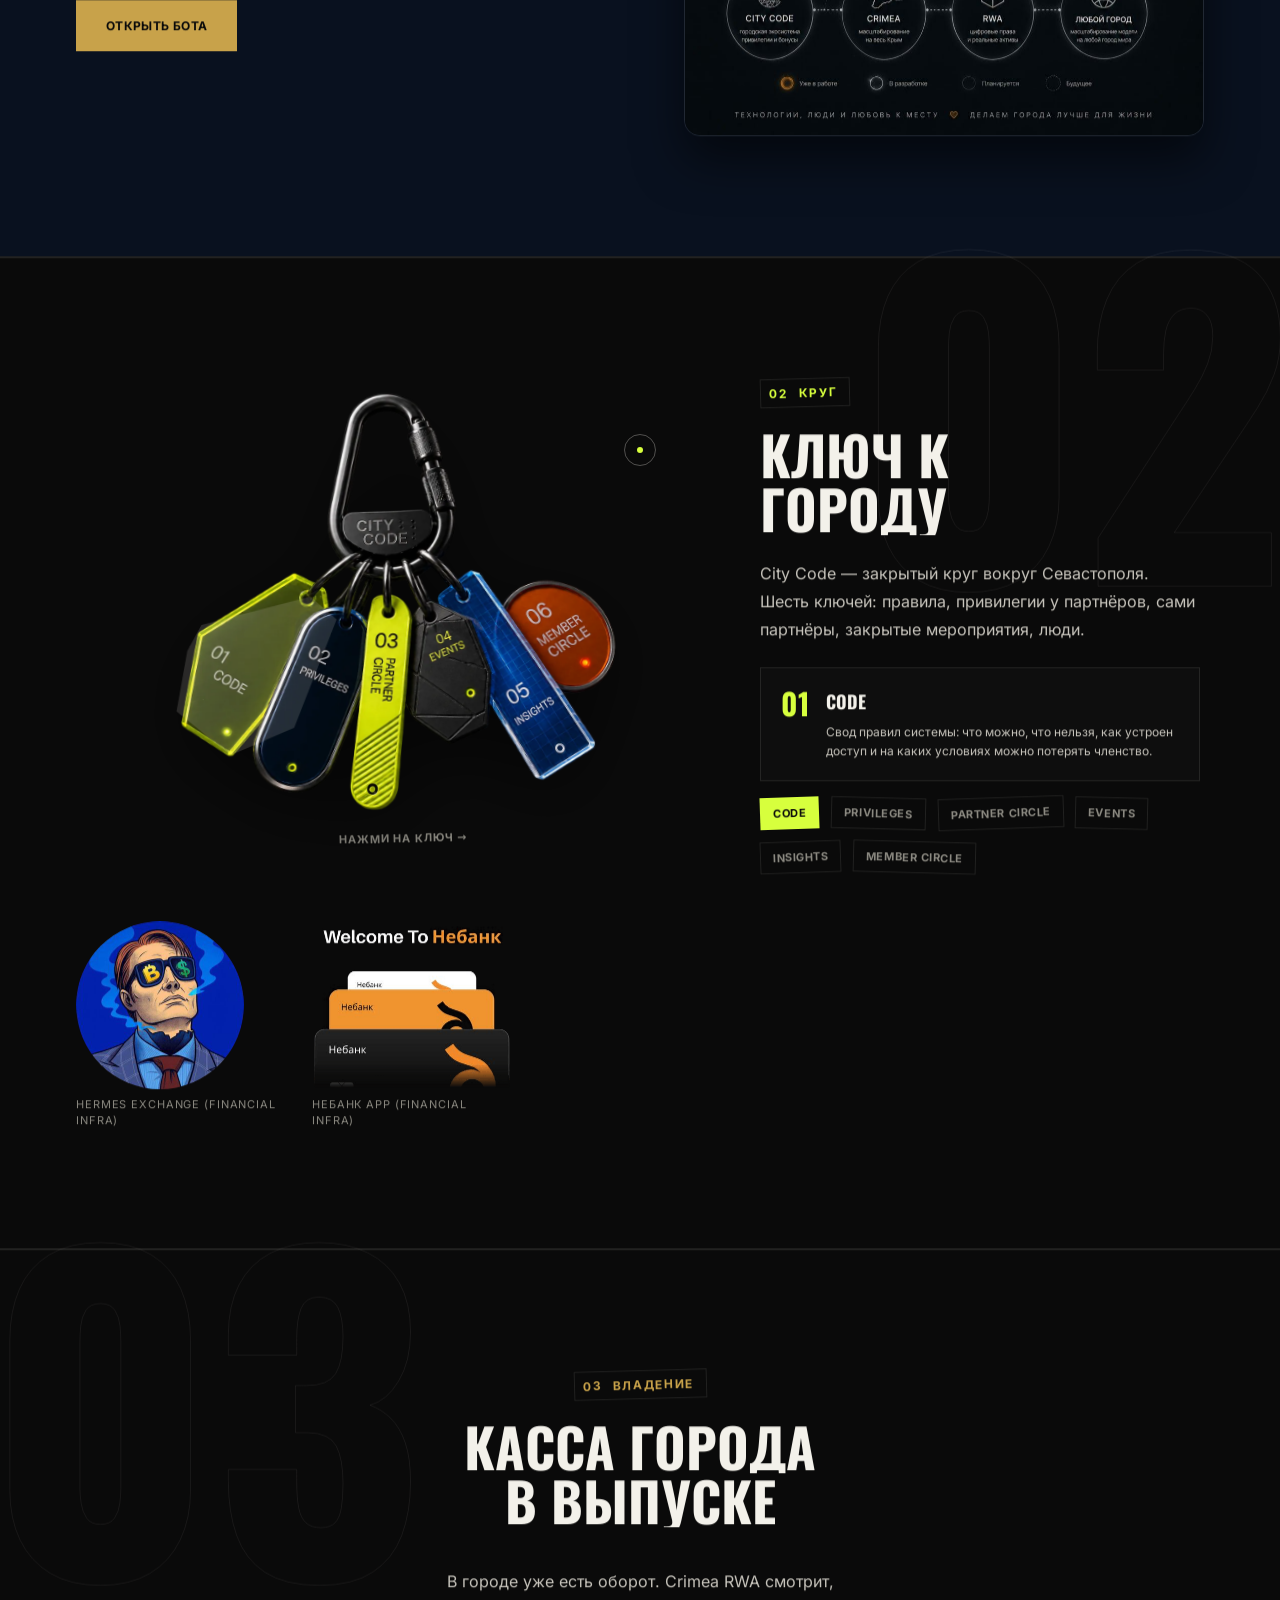
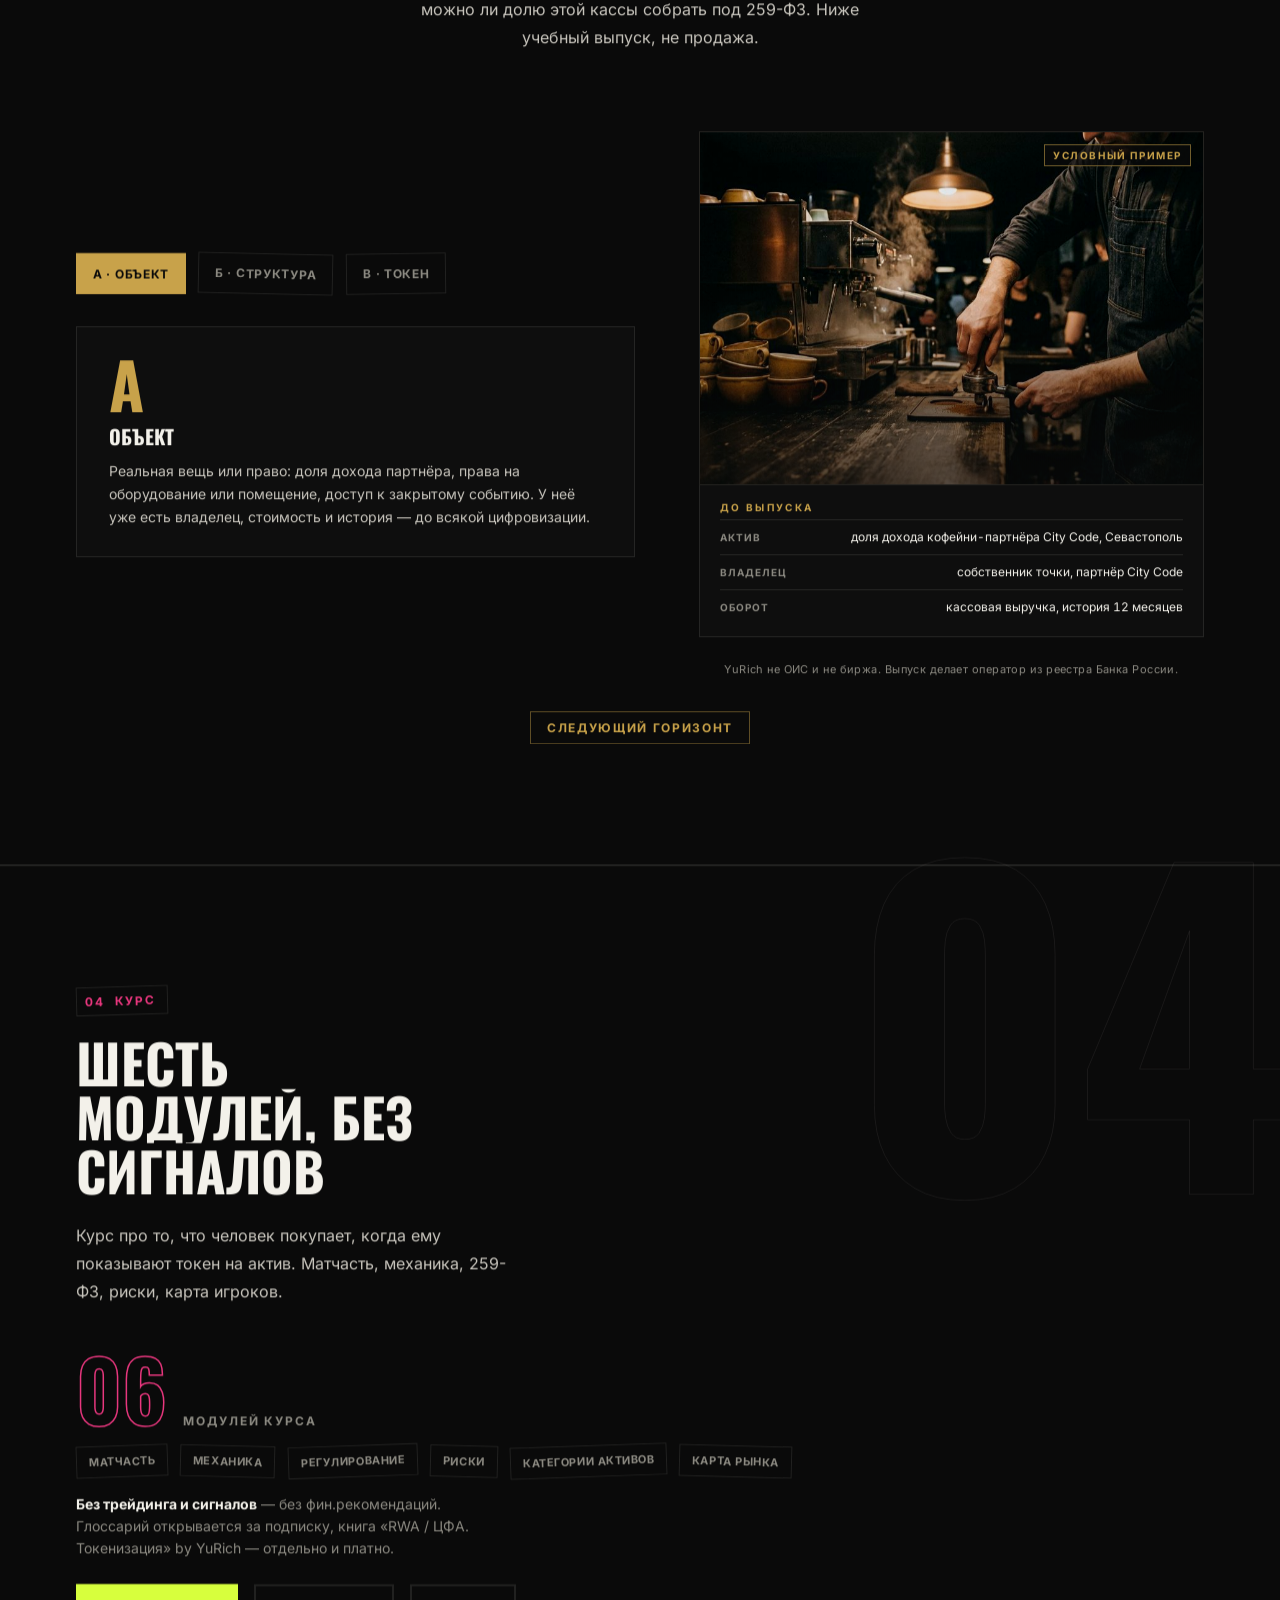
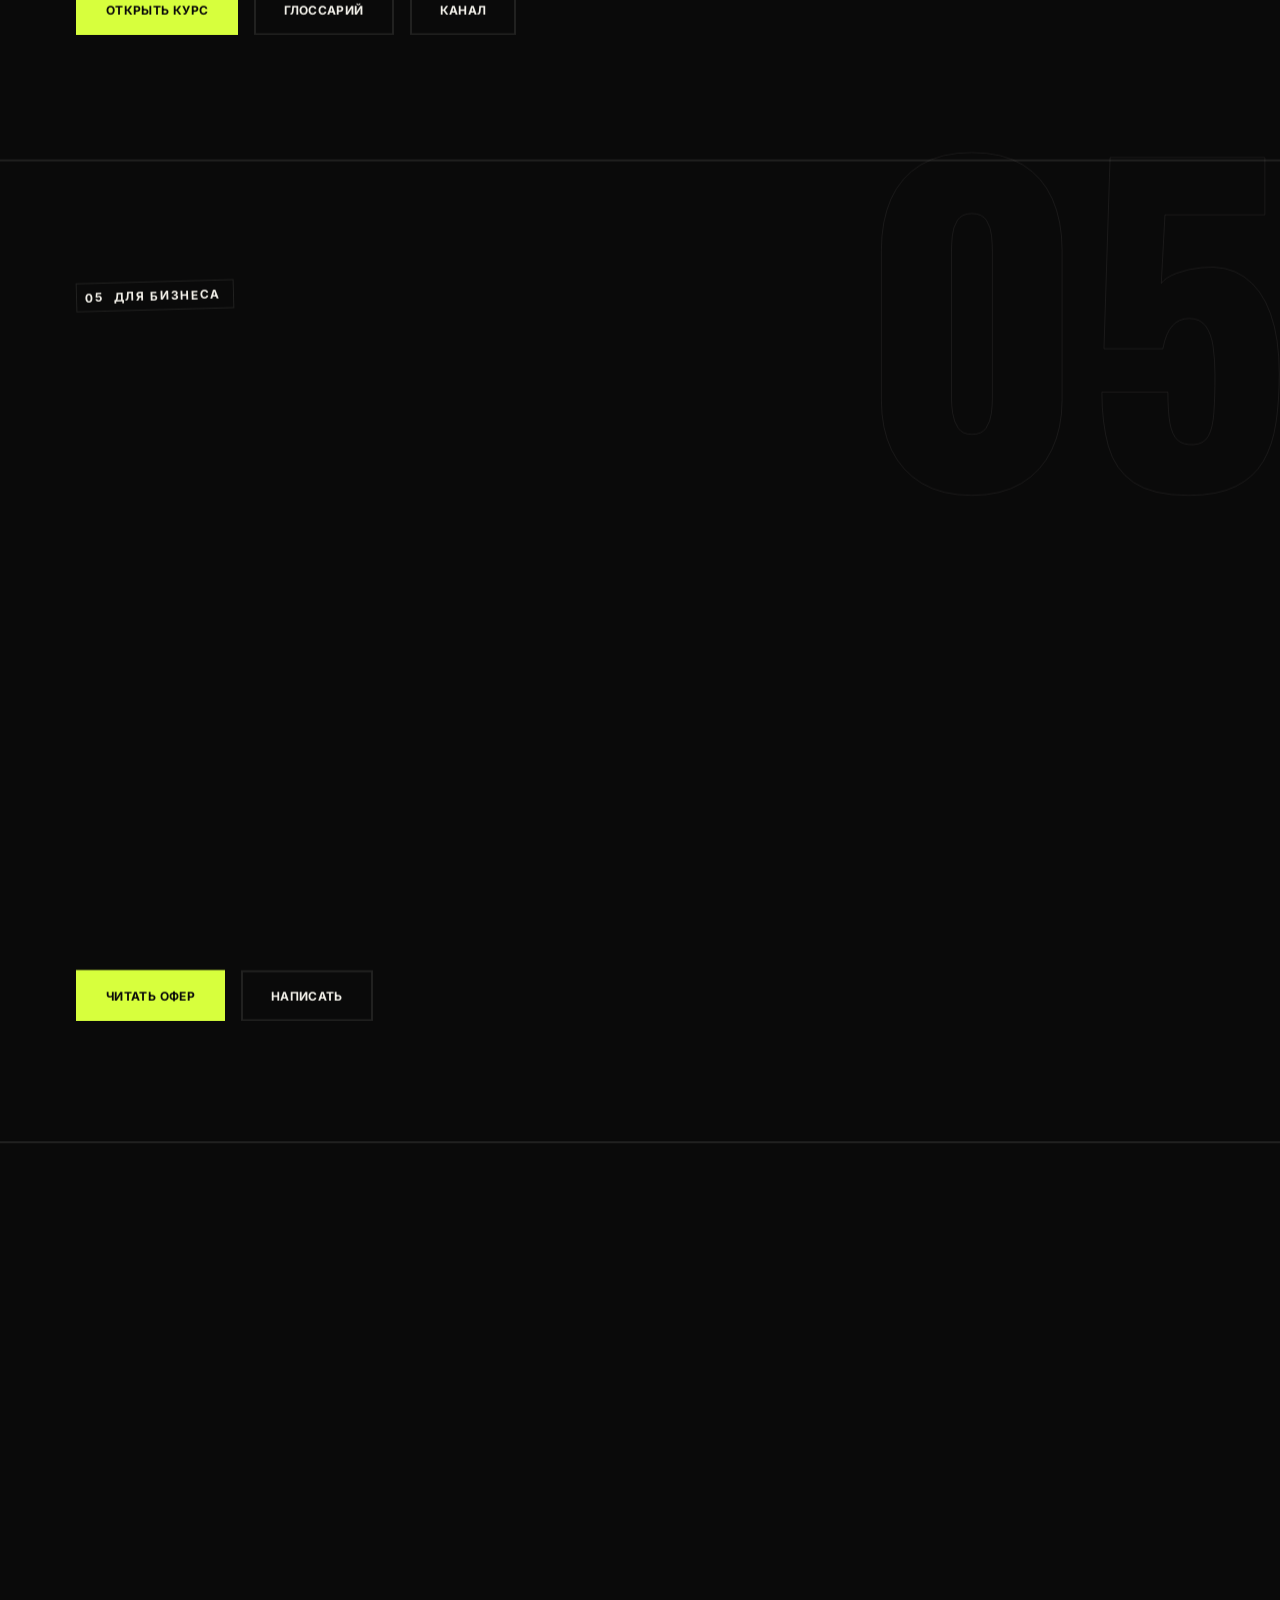
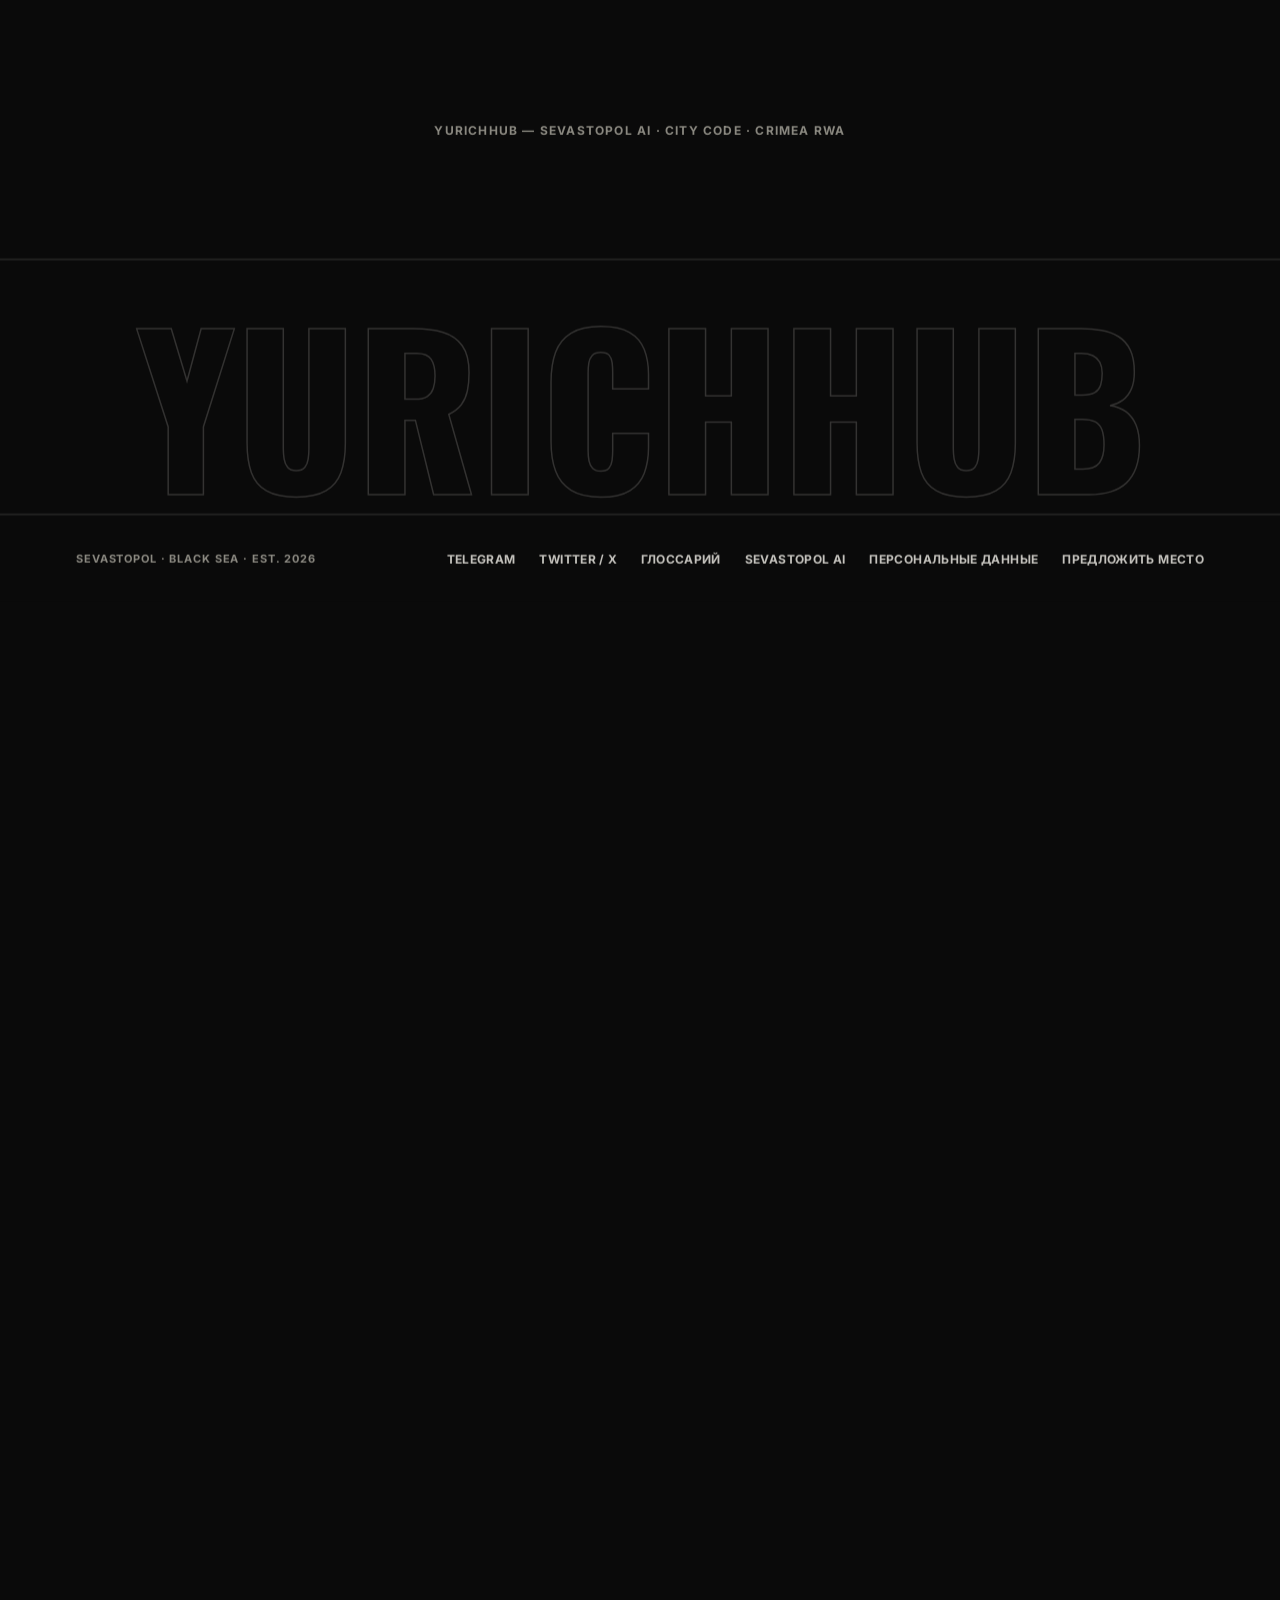
==== commit b1db0f5f: "Polish (unslop): index — тихий хром, палитра по бренд-буку, 9 пассов Co-authored-by: arena-agent <29" ====
--- a/index.html
+++ b/index.html
@@ -26,12 +26,12 @@
   :root{
     --bg:#0A0A0A;
     --ink:#F3F1EA;
-    --ink-dim:#8C8C8C;
+    --ink-2:#C7C4BC;
+    --ink-dim:#8B8981;
     --lime:#D7FF3D;
     --gold:#C8A24A;
     --pink:#E8377E;
-    --bronze:#C98A4E;
-    --line:rgba(243,241,234,.14);
+    --line:rgba(243,241,234,.10);
     --font-display:var(--yh-display);
     --font-sans:var(--yh-sans);
   }
@@ -78,7 +78,7 @@
   .nav{ display:flex; align-items:center; justify-content:space-between; gap:16px; }
   .brand{ font-family:var(--font-display); font-size:19px; letter-spacing:.01em; text-transform:uppercase; }
   .brand span{ color:var(--lime); }
-  .navlinks{ display:flex; gap:34px; font-size:12px; font-weight:600; letter-spacing:.04em; text-transform:uppercase; }
+  .navlinks{ display:flex; gap:32px; font-size:12px; font-weight:700; letter-spacing:.04em; text-transform:uppercase; }
   .navlinks a{
     text-decoration:none; color:var(--ink); opacity:.7;
     padding-bottom:3px; border-bottom:1px solid transparent;
@@ -91,9 +91,8 @@
     overflow:hidden; background-color:var(--bg); isolation:isolate;
   }
   .hero-bg{
-    position:absolute; top:-8%; left:0; right:0; height:118%; z-index:0;
-    will-change:transform;
-    background:radial-gradient(120% 140% at 15% 10%, #12100f 0%, #0A0A0A 55%);
+    position:absolute; inset:0; z-index:0;
+    background:transparent;
   }
   .hero-portrait{
     position:absolute; right:0; top:50%; transform:translateY(-50%);
@@ -104,18 +103,18 @@
     position:absolute; inset:0; z-index:1;
     background:linear-gradient(100deg, rgba(10,10,10,.97) 0%, rgba(10,10,10,.88) 34%, rgba(10,10,10,.35) 64%, rgba(10,10,10,.08) 100%);
   }
-  .hero-inner{ position:relative; z-index:2; padding:90px 0 110px; width:100%; }
+  .hero-inner{ position:relative; z-index:2; padding:88px 0 112px; width:100%; }
 
   .kicker{
     font-size:12px; font-weight:700; letter-spacing:.16em; color:var(--ink-dim); text-transform:uppercase;
-    display:inline-flex; align-items:center; gap:10px; margin-bottom:26px;
-    border:1px solid var(--line); padding:6px 14px 6px 10px;
+    display:inline-flex; align-items:center; gap:10px; margin-bottom:24px;
+    border:1px solid var(--line); padding:6px 12px 6px 8px;
     opacity:0; animation:riseRotate .8s ease .05s forwards;
   }
   .kicker .sq{ width:8px; height:8px; background:var(--lime); flex:none; }
   @keyframes riseRotate{ from{ opacity:0; transform:translateY(10px) rotate(-2deg); } to{ opacity:1; transform:translateY(0) rotate(-2deg); } }
 
-  .poster{ margin:0 0 30px; }
+  .poster{ margin:0 0 32px; }
   .poster .row{ display:block; overflow:hidden; }
   .poster .word{
     display:block; font-family:var(--font-display); text-transform:uppercase;
@@ -135,59 +134,58 @@
   @keyframes rise{ from{opacity:0; transform:translateY(10px);} to{opacity:1; transform:translateY(0);} }
 
   .hero .sub{
-    font-size:16px; line-height:1.7; color:#C4C4C4; max-width:48ch; margin:0 0 38px;
+    font-size:16px; line-height:1.7; color:var(--ink-2); max-width:48ch; margin:0 0 40px;
     opacity:0; animation:rise .8s ease .6s forwards;
   }
-  .hero .doors{ max-width:54ch; display:flex; flex-direction:column; gap:10px; margin:0 0 30px; }
+  .hero .doors{ max-width:54ch; display:flex; flex-direction:column; gap:12px; margin:0 0 32px; }
   .hero .door{
-    margin:0; padding-left:14px; border-left:2px solid var(--line);
-    font-size:15.5px; line-height:1.55;
+    margin:0; padding-left:12px; border-left:2px solid var(--line);
+    font-size:16px; line-height:1.55;
   }
   .chaos-tag{
     display:inline-block; font-weight:700; margin:0 .08em;
     transition:transform .2s ease;
   }
 
-  .cta-row{ display:flex; gap:14px; flex-wrap:wrap; opacity:0; animation:rise .8s ease .72s forwards; }
+  .cta-row{ display:flex; gap:16px; flex-wrap:wrap; opacity:0; animation:rise .8s ease .72s forwards; }
 
   .cta-note{
-    margin:18px 0 0; font-size:12.5px; line-height:1.5; color:var(--ink-dim);
+    margin:16px 0 0; font-size:12px; line-height:1.5; color:var(--ink-dim);
     opacity:0; animation:rise .8s ease .86s forwards;
   }
 
   .btn{
     display:inline-flex; align-items:center; gap:10px;
-    padding:15px 26px; font-size:13px; letter-spacing:.03em;
+    padding:16px 28px; font-size:12px; letter-spacing:.03em;
     text-decoration:none; border:2px solid var(--lime); color:#0A0A0A; background:var(--lime);
-    font-weight:800; text-transform:uppercase; white-space:nowrap;
+    font-weight:700; text-transform:uppercase; white-space:nowrap;
     transition:transform .18s cubic-bezier(.2,.8,.2,1), box-shadow .18s ease,
                background-color .18s ease, border-color .18s ease, color .18s ease;
   }
-  .btn:hover{ transform:translate(-2px,-2px); box-shadow:4px 4px 0 var(--pink); }
+  .btn:hover{ transform:translate(-2px,-2px); box-shadow:4px 4px 0 rgba(243,241,234,.20); }
   .btn:active{ transform:translate(1px,1px); box-shadow:none; }
   .btn.ghost{ background:transparent; color:var(--ink); border-color:var(--line); }
-  .btn.ghost:hover{ border-color:var(--ink); box-shadow:4px 4px 0 var(--lime); color:var(--ink); }
+  .btn.ghost:hover{ border-color:var(--ink); box-shadow:4px 4px 0 rgba(243,241,234,.12); color:var(--ink); }
 
   .tilt-l{ display:inline-block; transform:rotate(-2.5deg); }
   .tilt-r{ display:inline-block; transform:rotate(1.8deg); }
 
   .corner-coord{ position:absolute; z-index:2; font-size:11px; color:var(--ink-dim); font-variant-numeric:tabular-nums; letter-spacing:.03em; }
-  .corner-coord.bl{ left:56px; bottom:26px; }
-  .corner-coord.br{ right:56px; bottom:26px; text-align:right; }
-
-  .stamp{ position:absolute; z-index:3; top:120px; right:66px; width:104px; height:104px; animation:spin 22s linear infinite; }
+  .corner-coord.bl{ left:56px; bottom:24px; }
+  .corner-coord.br{ right:56px; bottom:24px; text-align:right; }
+
+  .stamp{ position:absolute; z-index:3; top:120px; right:64px; width:104px; height:104px; }
   .stamp text{ font-family:var(--font-sans); font-weight:700; font-size:7.6px; letter-spacing:.08em; fill:var(--ink-dim); text-transform:uppercase; }
-  @keyframes spin{ to{ transform:rotate(360deg); } }
 
   .spotlight{
     position:absolute; inset:0; z-index:1; pointer-events:none;
-    background:radial-gradient(360px circle at var(--mx,50%) var(--my,50%), rgba(215,255,61,.10), transparent 60%);
+    background:transparent;
   }
 
 
   .marquee{
     overflow:hidden; border-top:2px solid var(--line); border-bottom:2px solid var(--line);
-    padding:18px 0; position:relative; z-index:1; background:var(--bg);
+    padding:16px 0; position:relative; z-index:1; background:var(--bg);
   }
   .marquee-track{ display:flex; width:max-content; animation:marquee 26s linear infinite; }
   .marquee-track .item{
@@ -195,8 +193,6 @@
     font-family:var(--font-display); text-transform:uppercase; font-size:22px;
     white-space:nowrap; margin-right:44px;
   }
-  .marquee-track .item .m-lime{ color:var(--lime); }
-  .marquee-track .item .m-pink{ color:var(--pink); }
   .marquee-track .item .sep{ color:var(--ink-dim); font-size:14px; }
   @keyframes marquee{ from{ transform:translateX(0); } to{ transform:translateX(-50%); } }
 
@@ -205,22 +201,19 @@
     background-color:var(--bg); isolation:isolate;
   }
   #sevastopol{
-    background:radial-gradient(circle at 85% 40%, rgba(200,162,74,.08) 0%, rgba(10,10,10,.98) 70%);
-  }
-  #citycode{
-    background:radial-gradient(circle at 80% 50%, rgba(215,255,61,.08) 0%, rgba(10,10,10,.98) 70%);
+    background:#09111F;
   }
 
   .chapter .eyebrow{
     display:inline-flex; align-items:center; gap:10px; font-size:12px; font-weight:700; letter-spacing:.14em;
     text-transform:uppercase; margin-bottom:20px; border:1px solid var(--line);
-    padding:5px 12px 5px 8px; transform:rotate(-1.6deg);
+    padding:6px 12px 6px 8px; transform:rotate(-1.6deg);
   }
   .chapter h2{
     font-family:var(--font-display); text-transform:uppercase;
-    font-size:clamp(34px,4.6vw,54px); line-height:1; margin:0 0 26px; max-width:12ch;
-  }
-  .chapter .copy{ font-size:15.5px; line-height:1.75; color:#C4C4C4; max-width:44ch; }
+    font-size:clamp(34px,4.6vw,54px); line-height:1; margin:0 0 24px; max-width:12ch;
+  }
+  .chapter .copy{ font-size:16px; line-height:1.75; color:var(--ink-2); max-width:44ch; }
   .chapter .copy + .copy{ margin-top:16px; }
 
   .grid-2{ display:grid; grid-template-columns:1fr 1fr; gap:60px; align-items:center; }
@@ -242,12 +235,11 @@
 
   .routecard{ position:relative; max-width:520px; margin-left:auto; }
   .routecard img{
-    display:block; width:100%; height:auto; border-radius:20px;
-    border:1px solid rgba(255,255,255,.1);
-    box-shadow:0 20px 50px rgba(0,0,0,.9), 0 0 30px rgba(200,162,74,.22);
-  }
-
-  .cc-section{ background:radial-gradient(ellipse 1000px 560px at 76% 30%, rgba(215,255,61,.09), transparent 62%); }
+    display:block; width:100%; height:auto; border-radius:16px;
+    border:1px solid var(--line);
+    box-shadow:0 24px 48px rgba(0,0,0,.55);
+  }
+
   .cc-grid{ grid-template-columns:1.45fr 1fr; gap:40px; }
 
   .keychain-stage{
@@ -256,19 +248,15 @@
   }
   .kc-photo-wrap{
     position:relative; z-index:1; width:100%; max-width:1100px;
-    transform-origin:50% 8%; animation:idle-sway 7s ease-in-out infinite;
-    --active-color:rgba(215,255,61,.4);
-  }
-  @keyframes idle-sway{ 0%,100%{ transform:rotate(-1.6deg);} 50%{ transform:rotate(1.6deg);} }
+    transform-origin:50% 8%;
+  }
   .kc-photo{
     display:block; width:100%; height:auto;
     filter:drop-shadow(0 20px 40px rgba(0,0,0,.6));
-    transition:transform .35s ease, filter .35s ease;
-  }
-  .kc-photo-wrap:hover .kc-photo,
-  .kc-photo-wrap.is-active .kc-photo{
-    transform:scale(1.02);
-    filter:drop-shadow(0 0 30px var(--active-color)) drop-shadow(0 20px 40px rgba(0,0,0,.6));
+    transition:filter .35s ease;
+  }
+  .kc-photo-wrap:hover .kc-photo{
+    filter:drop-shadow(0 28px 56px rgba(0,0,0,.72));
   }
   .kc-tilt{ transition:transform .35s ease; transform-style:preserve-3d; }
 
@@ -277,13 +265,11 @@
     position:absolute; inset:0; width:100%; height:100%; padding:0;
     background:transparent; border:0; outline:0; box-shadow:none;
     -webkit-tap-highlight-color:transparent; cursor:pointer;
-    filter:drop-shadow(0 0 0 transparent);
-    transition:filter .2s ease;
-  }
-  .kc-hot:hover{ filter:drop-shadow(0 0 7px var(--hc,#D7FF3D)); }
-  .kc-hot.is-active{ filter:drop-shadow(0 0 9px var(--hc,#D7FF3D)); animation:hotPulse 1.7s ease-in-out infinite; }
-  .kc-hot:focus-visible{ outline:none; filter:drop-shadow(0 0 6px #FFFFFF) drop-shadow(0 0 2px #FFFFFF); }
-  @keyframes hotPulse{ 0%,100%{ opacity:1; } 50%{ opacity:.55; } }
+    transition:background-color .2s ease;
+  }
+  .kc-hot:hover{ background:rgba(243,241,234,.08); }
+  .kc-hot.is-active{ background:rgba(243,241,234,.14); }
+  .kc-hot:focus-visible{ outline:none; background:rgba(243,241,234,.22); filter:drop-shadow(0 0 2px rgba(243,241,234,.8)); }
 
   .hs-hex{ z-index:1; clip-path:polygon(36.5% 48.5%, 40.5% 54%, 33.5% 79%, 23.5% 85%, 15.3% 74.5%, 17.2% 60.5%, 19.5% 54.5%); }
   .hs-oval{ z-index:5; clip-path:polygon(45.4% 75.4%, 46.6% 69.1%, 46.8% 63.3%, 46% 58.4%, 44.3% 54.9%, 41.8% 53.2%, 38.8% 53.4%, 35.6% 55.6%, 32.4% 59.4%, 29.7% 64.6%, 27.6% 70.6%, 26.4% 76.9%, 26.2% 82.7%, 27% 87.6%, 28.7% 91.1%, 31.2% 92.8%, 34.2% 92.6%, 37.4% 90.4%, 40.6% 86.6%, 43.3% 81.4%); }
@@ -292,35 +278,24 @@
   .hs-bar{ z-index:3; clip-path:polygon(60.2% 47.5%, 64.5% 43.8%, 79.2% 84.2%, 72.6% 91.8%, 66.8% 85.2%); }
   .hs-circle{ z-index:2; clip-path:polygon(84.1% 61.5%, 83.5% 65.1%, 81.6% 68.3%, 78.8% 70.7%, 75.3% 71.9%, 71.7% 71.9%, 68.2% 70.7%, 65.4% 68.3%, 63.5% 65.1%, 62.9% 61.5%, 63.5% 57.9%, 65.4% 54.7%, 68.2% 52.3%, 71.7% 51.1%, 75.3% 51.1%, 78.8% 52.3%, 81.6% 54.7%, 83.5% 57.9%); }
 
-  .kc-spark{
-    position:absolute; z-index:100; width:6px; height:6px; border-radius:50%;
-    pointer-events:none; will-change:transform, opacity;
-    background:radial-gradient(circle, #fff 0%, var(--sc,#D7FF3D) 60%, transparent 100%);
-    box-shadow:0 0 8px var(--sc,#D7FF3D);
-    animation:sparkFly .65s cubic-bezier(.2,.8,.2,1) forwards;
-  }
-  @keyframes sparkFly{
-    0%{ transform:translate(0,0) scale(1); opacity:1; }
-    100%{ transform:translate(var(--dx),var(--dy)) scale(0); opacity:0; }
-  }
   .kc-hint{
     text-align:center; font-size:11px; font-weight:700; letter-spacing:.08em;
-    text-transform:uppercase; color:var(--ink-dim); margin-top:14px;
+    text-transform:uppercase; color:var(--ink-dim); margin-top:16px;
   }
 
   .kc-panel{
-    display:flex; gap:16px; align-items:flex-start; margin-top:24px; padding:18px 20px;
+    display:flex; gap:16px; align-items:flex-start; margin-top:24px; padding:20px;
     border:1px solid var(--line); background:rgba(255,255,255,.02); max-width:440px;
   }
   .kc-panel-num{ font-family:var(--font-display); font-size:30px; color:var(--lime); line-height:1; flex:none; }
-  .kc-panel-title{ font-family:var(--font-display); font-size:18px; text-transform:uppercase; margin-bottom:6px; }
-  .kc-panel-desc{ font-size:13px; line-height:1.6; color:#C4C4C4; }
+  .kc-panel-title{ font-family:var(--font-display); font-size:18px; text-transform:uppercase; margin-bottom:8px; }
+  .kc-panel-desc{ font-size:12px; line-height:1.6; color:var(--ink-2); }
   @keyframes panelPulse{ 0%{ border-color:var(--lime); } 100%{ border-color:var(--line); } }
 
-  .cc-list{ display:flex; flex-wrap:wrap; gap:10px; margin-top:18px; }
+  .cc-list{ display:flex; flex-wrap:wrap; gap:12px; margin-top:16px; }
   .cc-chip{
     font-family:var(--font-sans); font-size:11px; font-weight:700; letter-spacing:.05em; text-transform:uppercase;
-    color:var(--ink-dim); border:1px solid var(--line); padding:7px 12px;
+    color:var(--ink-dim); border:1px solid var(--line); padding:8px 12px;
     background:transparent; cursor:pointer;
     transition:color .2s ease, border-color .2s ease, background-color .2s ease, transform .15s ease;
   }
@@ -331,13 +306,13 @@
   .cc-chip.active{ color:#0A0A0A; background:var(--lime); border-color:var(--lime); }
 
   .partners{ display:flex; gap:36px; align-items:flex-start; flex-wrap:wrap; margin-top:48px; }
-  .partner{ display:flex; flex-direction:column; gap:10px; max-width:200px; text-decoration:none; }
+  .partner{ display:flex; flex-direction:column; gap:8px; max-width:200px; text-decoration:none; }
   .partner img{
     width:110px; height:110px; object-fit:cover; object-position:center;
     display:block; border:0; border-radius:50%; background:transparent;
     transition:transform .25s ease, box-shadow .25s ease;
   }
-  .partner:hover img{ transform:translateY(-3px) scale(1.04); box-shadow:0 10px 26px rgba(0,0,0,.5); }
+  .partner:hover img{ transform:translateY(-3px); box-shadow:0 10px 26px rgba(0,0,0,.5); }
   .partner img.hermes{ width:168px; height:168px; object-position:center 12%; }
   
   .partner img.nebank{ width:auto; height:168px; border-radius:0; object-fit:contain; }
@@ -348,8 +323,8 @@
   .rwa-section h2, .rwa-section .copy{ margin-left:auto; margin-right:auto; }
   .rwa-section .copy{ text-align:center; }
   .soon{
-    margin-top:30px; font-size:11.5px; font-weight:800; letter-spacing:.14em; text-transform:uppercase;
-    color:var(--bronze); border:1px solid rgba(201,138,78,.45); padding:10px 18px; display:inline-block;
+    margin-top:32px; font-size:12px; font-weight:700; letter-spacing:.14em; text-transform:uppercase;
+    color:var(--gold); border:1px solid rgba(200,162,74,.45); padding:8px 16px; display:inline-block;
     transform:rotate(-2deg);
   }
 
@@ -357,26 +332,26 @@
     display:grid; grid-template-columns:minmax(0,1.05fr) minmax(0,.95fr); gap:64px; align-items:center;
     margin-top:64px; text-align:left; width:100%;
   }
-  .rwa-tabs{ display:flex; gap:10px; flex-wrap:wrap; margin-bottom:30px; }
+  .rwa-tabs{ display:flex; gap:12px; flex-wrap:wrap; margin-bottom:32px; }
   .rwa-tab{
-    font-family:var(--font-sans); font-size:11.5px; font-weight:800; letter-spacing:.06em; text-transform:uppercase;
-    color:var(--ink-dim); background:transparent; border:1px solid var(--line); padding:10px 16px; cursor:pointer;
+    font-family:var(--font-sans); font-size:12px; font-weight:700; letter-spacing:.06em; text-transform:uppercase;
+    color:var(--ink-dim); background:transparent; border:1px solid var(--line); padding:12px 16px; cursor:pointer;
     transition:color .2s ease, border-color .2s ease, background-color .2s ease, transform .15s ease;
   }
   .rwa-tab:nth-child(1){ transform:rotate(-1.6deg); }
   .rwa-tab:nth-child(2){ transform:rotate(1.2deg); }
   .rwa-tab:nth-child(3){ transform:rotate(-0.8deg); }
-  .rwa-tab:hover{ color:var(--ink); border-color:var(--bronze); }
-  .rwa-tab.active{ color:#0A0A0A; background:var(--bronze); border-color:var(--bronze); transform:rotate(0deg); }
+  .rwa-tab:hover{ color:var(--ink); border-color:var(--gold); }
+  .rwa-tab.active{ color:#0A0A0A; background:var(--gold); border-color:var(--gold); transform:rotate(0deg); }
 
   .rwa-step{
     border:1px solid var(--line); background:rgba(255,255,255,.02);
-    padding:28px 30px 26px; max-width:560px;
-  }
-  .rwa-step .rs-letter{ font-family:var(--font-display); font-size:64px; line-height:.9; color:var(--bronze); }
-  .rwa-step h3{ font-family:var(--font-display); font-size:20px; text-transform:uppercase; margin:10px 0 10px; }
-  .rwa-step p{ margin:0; font-size:14px; line-height:1.65; color:#C4C4C4; }
-  @keyframes stepPulse{ 0%{ border-color:var(--bronze); } 100%{ border-color:var(--line); } }
+    padding:28px 32px; max-width:560px;
+  }
+  .rwa-step .rs-letter{ font-family:var(--font-display); font-size:64px; line-height:.9; color:var(--gold); }
+  .rwa-step h3{ font-family:var(--font-display); font-size:20px; text-transform:uppercase; margin:8px 0; }
+  .rwa-step p{ margin:0; font-size:14px; line-height:1.65; color:var(--ink-2); }
+  @keyframes stepPulse{ 0%{ border-color:var(--gold); } 100%{ border-color:var(--line); } }
 
   .rwa-visual{ position:relative; }
   .rwa-screen{ display:none; }
@@ -394,47 +369,47 @@
   }
   .asset-flag{
     position:absolute; top:12px; right:12px; z-index:1;
-    font-size:8.5px; font-weight:800; letter-spacing:.16em; text-transform:uppercase;
-    color:var(--bronze); border:1px solid rgba(201,138,78,.55); background:rgba(10,10,10,.72);
-    padding:4px 9px;
-  }
-  .asset-plate{ border:1px solid var(--line); border-top:0; background:rgba(255,255,255,.02); padding:16px 18px 12px; }
+    font-size:10px; font-weight:700; letter-spacing:.16em; text-transform:uppercase;
+    color:var(--gold); border:1px solid rgba(200,162,74,.55); background:rgba(10,10,10,.72);
+    padding:4px 8px;
+  }
+  .asset-plate{ border:1px solid var(--line); border-top:0; background:rgba(255,255,255,.02); padding:16px 20px 12px; }
   .asset-plate .ap-head{
-    font-size:9.5px; font-weight:800; letter-spacing:.24em; text-transform:uppercase;
-    color:var(--bronze); margin-bottom:6px;
-  }
-  .ap-row{ display:flex; justify-content:space-between; gap:14px; padding:8px 0; border-top:1px solid var(--line); font-size:12px; line-height:1.5; }
-  .ap-row b{ flex:0 0 78px; font-size:10px; font-weight:800; letter-spacing:.1em; text-transform:uppercase; color:var(--ink-dim); padding-top:2px; }
-  .ap-row span{ color:var(--ink); text-align:right; }
+    font-size:10px; font-weight:700; letter-spacing:.24em; text-transform:uppercase;
+    color:var(--gold); margin-bottom:6px;
+  }
+  .ap-row{ display:flex; justify-content:space-between; gap:16px; padding:8px 0; border-top:1px solid var(--line); font-size:12px; line-height:1.5; }
+  .ap-row b{ flex:0 0 78px; font-size:10px; font-weight:700; letter-spacing:.1em; text-transform:uppercase; color:var(--ink-dim); padding-top:2px; }
+  .ap-row span{ color:var(--ink); text-align:right; font-variant-numeric:tabular-nums; }
 
   .doc-sheet{
     max-width:440px; margin:0 auto; position:relative;
     background:linear-gradient(180deg, #12100d 0%, #0d0c0a 100%);
-    border:1px solid rgba(201,138,78,.38);
+    border:1px solid rgba(200,162,74,.38);
     box-shadow:0 26px 60px rgba(0,0,0,.55);
-    padding:26px 28px 22px;
+    padding:28px;
   }
   .doc-sheet::before{
     content:''; position:absolute; top:0; bottom:0; left:14px; width:1px;
-    background:linear-gradient(180deg, transparent, rgba(201,138,78,.4) 12%, rgba(201,138,78,.4) 88%, transparent);
-  }
-  .doc-head{ border-bottom:1px solid rgba(201,138,78,.3); padding-bottom:16px; margin-bottom:4px; }
+    background:linear-gradient(180deg, transparent, rgba(200,162,74,.4) 12%, rgba(200,162,74,.4) 88%, transparent);
+  }
+  .doc-head{ border-bottom:1px solid rgba(200,162,74,.3); padding-bottom:16px; margin-bottom:4px; }
   .doc-kicker{
-    display:inline-block; font-size:8.5px; font-weight:800; letter-spacing:.18em; text-transform:uppercase;
-    color:var(--bronze); border:1px solid rgba(201,138,78,.5); padding:4px 9px; margin-bottom:12px;
-  }
-  .doc-title{ font-family:var(--font-display); font-size:24px; line-height:1.05; text-transform:uppercase; margin:0 0 6px; color:var(--ink); }
+    display:inline-block; font-size:10px; font-weight:700; letter-spacing:.18em; text-transform:uppercase;
+    color:var(--gold); border:1px solid rgba(200,162,74,.5); padding:4px 8px; margin-bottom:12px;
+  }
+  .doc-title{ font-family:var(--font-display); font-size:24px; line-height:1.05; text-transform:uppercase; margin:0 0 8px; color:var(--ink); }
   .doc-sub{ font-size:11px; letter-spacing:.08em; color:var(--ink-dim); }
   .doc-fields{ margin:0; }
-  .doc-fields .df{ display:flex; justify-content:space-between; gap:16px; padding:9px 0; border-bottom:1px dashed rgba(243,241,234,.12); font-size:12px; line-height:1.5; }
-  .doc-fields dt{ flex:0 0 116px; color:var(--ink-dim); font-size:10px; font-weight:800; letter-spacing:.1em; text-transform:uppercase; padding-top:2px; }
-  .doc-fields dd{ margin:0; color:var(--ink); text-align:right; }
-  .doc-fields dd.doc-status{ color:var(--bronze); font-weight:700; }
+  .doc-fields .df{ display:flex; justify-content:space-between; gap:16px; padding:8px 0; border-bottom:1px dashed rgba(243,241,234,.12); font-size:12px; line-height:1.5; }
+  .doc-fields dt{ flex:0 0 116px; color:var(--ink-dim); font-size:10px; font-weight:700; letter-spacing:.1em; text-transform:uppercase; padding-top:2px; }
+  .doc-fields dd{ margin:0; color:var(--ink); text-align:right; font-variant-numeric:tabular-nums; }
+  .doc-fields dd.doc-status{ color:var(--gold); font-weight:700; }
   .doc-pdf{
-    display:inline-flex; align-items:center; gap:8px; margin-top:18px; padding-bottom:3px;
-    border:0; border-bottom:1px solid rgba(201,138,78,.5); background:none; cursor:pointer;
-    font-family:var(--font-sans); font-size:12px; font-weight:800; letter-spacing:.06em; text-transform:uppercase;
-    color:var(--bronze); text-decoration:none;
+    display:inline-flex; align-items:center; gap:8px; margin-top:16px; padding-bottom:3px;
+    border:0; border-bottom:1px solid rgba(200,162,74,.5); background:none; cursor:pointer;
+    font-family:var(--font-sans); font-size:12px; font-weight:700; letter-spacing:.06em; text-transform:uppercase;
+    color:var(--gold); text-decoration:none;
     transition:border-color .2s ease, color .2s ease;
   }
   .doc-pdf:hover{ color:var(--ink); border-color:var(--ink); }
@@ -459,7 +434,7 @@
   .bk-ico{
     flex:0 0 44px; width:44px; height:44px; border-radius:12px;
     display:flex; align-items:center; justify-content:center;
-    background:rgba(201,138,78,.14); color:#a06a33;
+    background:rgba(200,162,74,.14); color:#a06a33;
   }
   .bk-names{ flex:1 1 auto; min-width:0; }
   .bk-names b{ display:block; font-size:16px; line-height:1.25; font-weight:800; }
@@ -500,31 +475,32 @@
   .bk-tabbar span.on{ color:#17171a; }
 
   .rwa-legal{
-    margin:26px auto 0; max-width:520px; text-align:center;
-    font-size:10.5px; line-height:1.6; letter-spacing:.04em; color:var(--ink-dim);
-  }
-
-  .mod-counter{ display:flex; align-items:baseline; gap:16px; margin:40px 0 18px; }
+    margin:24px auto 0; max-width:520px; text-align:center;
+    font-size:11px; line-height:1.6; letter-spacing:.04em; color:var(--ink-dim);
+  }
+
+  .mod-counter{ display:flex; align-items:baseline; gap:16px; margin:40px 0 16px; }
   .mod-counter .mc-num{ font-family:var(--font-display); font-size:clamp(52px,7vw,84px); line-height:1; color:transparent; -webkit-text-stroke:1.5px var(--pink); }
-  .mod-counter .mc-lbl{ font-size:12px; font-weight:800; letter-spacing:.16em; text-transform:uppercase; color:var(--ink-dim); }
-  .mod-chips{ display:flex; flex-wrap:wrap; gap:10px; margin:0 0 16px; }
-  .mod-note{ font-size:13.5px; line-height:1.6; color:var(--ink-dim); max-width:46ch; margin:0 0 22px; }
+  .mod-counter .mc-lbl{ font-size:12px; font-weight:700; letter-spacing:.16em; text-transform:uppercase; color:var(--ink-dim); }
+  .mod-chips{ display:flex; flex-wrap:wrap; gap:12px; margin:0 0 16px; }
+  .mod-note{ font-size:14px; line-height:1.6; color:var(--ink-dim); max-width:46ch; margin:0 0 24px; }
   .mod-note b{ color:var(--ink); }
   .mod-fmt{ margin-bottom:4px; }
 
-  .steps{ display:grid; grid-template-columns:repeat(3,1fr); margin:46px 0 30px; border-top:2px solid var(--line); text-align:left; }
-  .step-cell{ padding:28px 28px 10px 0; border-right:1px solid var(--line); }
+  .steps{ display:grid; grid-template-columns:repeat(3,1fr); margin:48px 0 32px; border-top:2px solid var(--line); text-align:left; }
+  .step-cell{ padding:28px 28px 12px 0; border-right:1px solid var(--line); }
   .step-cell:last-child{ border-right:0; }
   .step-cell + .step-cell{ padding-left:28px; }
   .step-cell .s-num{ font-family:var(--font-display); font-size:46px; line-height:1; color:transparent; -webkit-text-stroke:1.2px var(--ink-dim); }
   .step-cell.s-price .s-num{ -webkit-text-stroke-color:var(--pink); }
   .step-cell h3{ font-family:var(--font-display); font-size:18px; text-transform:uppercase; margin:12px 0 8px; }
-  .step-cell p{ margin:0; font-size:13px; line-height:1.6; color:#C4C4C4; }
+  .step-cell p{ margin:0; font-size:14px; line-height:1.6; color:var(--ink-2); }
   .price-tag{
-    display:inline-block; margin-top:12px; font-size:11px; font-weight:800; letter-spacing:.06em;
-    color:var(--pink); border:1px solid rgba(232,55,126,.45); padding:6px 11px; transform:rotate(-2deg);
-  }
-  .nots{ display:flex; flex-wrap:wrap; gap:10px; margin-top:6px; }
+    display:inline-block; margin-top:12px; font-size:11px; font-weight:700; letter-spacing:.06em;
+    color:var(--pink); border:1px solid rgba(232,55,126,.45); padding:6px 12px; transform:rotate(-2deg);
+    font-variant-numeric:tabular-nums;
+  }
+  .nots{ display:flex; flex-wrap:wrap; gap:12px; margin-top:8px; }
 
   .thesis{ padding:120px 0; text-align:center; border-top:2px solid var(--line); }
   .thesis-scatter{ position:relative; max-width:1000px; margin:0 auto 40px; min-height:420px; }
@@ -534,7 +510,7 @@
   .tf-lime{ color:var(--lime); }
   .tf-pink{ color:var(--pink); }
   .tf-gold{ color:var(--gold); }
-  .tf-bronze{ color:var(--bronze); }
+  .tf-bronze{ color:var(--gold); }
   .tf-white{ color:var(--ink); }
   .tf1{ top:2%;   left:3%;  transform:rotate(-3deg); }
   .tf2{ top:12%;  left:38%; transform:rotate(1.5deg); }
@@ -542,21 +518,21 @@
   .tf4{ top:44%;  left:44%; transform:rotate(-1deg); }
   .tf5{ top:66%;  left:4%;  transform:rotate(-2deg); }
   .tf6{ top:76%;  left:40%; transform:rotate(1deg); }
-  .signature{ margin-top:26px; font-size:11.5px; font-weight:700; letter-spacing:.1em; color:var(--ink-dim); text-transform:uppercase; }
-
-  .wordwall{ overflow:hidden; border-top:2px solid var(--line); padding:40px 0 10px; position:relative; }
+  .signature{ margin-top:24px; font-size:12px; font-weight:700; letter-spacing:.1em; color:var(--ink-dim); text-transform:uppercase; }
+
+  .wordwall{ overflow:hidden; border-top:2px solid var(--line); padding:40px 0 8px; position:relative; }
   .wordwall .big{
     font-family:var(--font-display); text-transform:uppercase; white-space:nowrap;
     font-size:clamp(90px,16vw,220px); line-height:1; color:transparent; text-align:center; margin:0;
-    -webkit-text-stroke:1.5px rgba(215,255,61,.5); letter-spacing:0;
+    -webkit-text-stroke:1.5px rgba(243,241,234,.18); letter-spacing:0;
   }
 
   footer{ border-top:2px solid var(--line); padding:36px 0; position:relative; z-index:1; background:var(--bg); }
   .foot-row{ display:flex; justify-content:space-between; align-items:center; flex-wrap:wrap; gap:16px; }
   .foot-meta{ font-size:11px; font-weight:700; letter-spacing:.08em; color:var(--ink-dim); text-transform:uppercase; }
-  .foot-links{ display:flex; gap:22px; flex-wrap:wrap; }
+  .foot-links{ display:flex; gap:24px; flex-wrap:wrap; }
   .foot-links a{
-    font-size:12.5px; font-weight:700; text-decoration:none; color:var(--ink); opacity:.8;
+    font-size:12px; font-weight:700; text-decoration:none; color:var(--ink); opacity:.8;
     text-transform:uppercase; letter-spacing:.03em; transition:opacity .2s, color .2s;
   }
   .foot-links a:hover{ opacity:1; color:var(--lime); }
@@ -570,11 +546,10 @@
   html.has-cursor body, html.has-cursor a, html.has-cursor button{ cursor:none; }
   .cur-dot{ width:6px; height:6px; background:var(--lime); }
   .cur-ring{
-    width:34px; height:34px; border:1px solid rgba(215,255,61,.6);
+    width:32px; height:32px; border:1px solid rgba(243,241,234,.30);
     transition:width .2s ease, height .2s ease, border-color .2s ease, background .2s ease;
   }
-  .cur-ring.hover{ width:64px; height:64px; background:rgba(215,255,61,.08); border-color:var(--lime); }
-  .cur-ring.hover-pink{ width:64px; height:64px; background:rgba(232,55,126,.1); border-color:var(--pink); }
+  .cur-ring.hover{ width:44px; height:44px; background:transparent; border-color:rgba(243,241,234,.55); }
 
   .reveal{ opacity:0; transform:translateY(26px); transition:opacity .8s ease, transform .8s cubic-bezier(.2,.8,.2,1); }
   .reveal.in-view{ opacity:1; transform:translateY(0); }
@@ -602,13 +577,13 @@
     .hero-scrim{
       background:linear-gradient(180deg, rgba(10,10,10,.72) 0%, rgba(10,10,10,.5) 45%, rgba(10,10,10,.92) 100%);
     }
-    .hero-inner{ padding:34px 0 72px; }
+    .hero-inner{ padding:32px 0 72px; }
     .stamp{ display:none; }
   }
   @media (max-width:860px){
-    .wrap{ padding:0 22px; }
-    .corner-coord.bl{ left:22px; }
-    .corner-coord.br{ right:22px; }
+    .wrap{ padding:0 24px; }
+    .corner-coord.bl{ left:24px; }
+    .corner-coord.br{ right:24px; }
   }
   @media (max-width:760px){
     .nav{ flex-wrap:wrap; gap:12px; }
@@ -620,17 +595,17 @@
     .ap-row{ flex-direction:column; gap:2px; }
     .ap-row b{ flex:none; }
     .ap-row span{ text-align:left; }
-    .doc-sheet{ padding:22px 20px 18px; }
+    .doc-sheet{ padding:24px 20px; }
     .doc-fields .df{ flex-direction:column; gap:2px; }
     .doc-fields dt{ flex:none; }
     .doc-fields dd{ text-align:left; }
   }
   @media (max-width:700px){
-    .wordwall .big{ -webkit-text-stroke:1px rgba(215,255,61,.5); }
+    .wordwall .big{ -webkit-text-stroke:1px rgba(243,241,234,.18); }
   }
   @media (max-width:600px){
     .corner-coord.br{ display:none; }
-    .btn{ padding:13px 20px; font-size:12px; }
+    .btn{ padding:12px 20px; font-size:12px; }
   }
 
   @media (prefers-reduced-motion:reduce){
@@ -651,10 +626,7 @@
 <script type="application/ld+json">
 {"@context": "https://schema.org", "@graph": [{"@type": "Organization", "@id": "https://yurich-citycode.github.io/YuRichHUB/#org", "name": "YuRichHub", "alternateName": ["City Code", "Sevastopol AI"], "url": "https://yurich-citycode.github.io/YuRichHUB/", "logo": "https://yurich-citycode.github.io/YuRichHUB/yurichhub.jpg", "areaServed": {"@type": "City", "name": "Севастополь"}, "sameAs": ["https://t.me/YuRichRWA", "https://x.com/PavelYuRichRWA", "https://t.me/Sevastopol_AI"]}, {"@type": "WebSite", "url": "https://yurich-citycode.github.io/YuRichHUB/", "name": "YurichHub — Sevastopol AI × City Code × Crimea RWA", "inLanguage": "ru", "publisher": {"@id": "https://yurich-citycode.github.io/YuRichHUB/#org"}}]}
 </script>
-<meta name="twitter:card" content="summary_large_image">
-<meta name="twitter:title" content="YurichHub — Sevastopol AI × City Code × Crimea RWA">
-<meta name="twitter:description" content="YurichHub — три двери в Севастополь: Sevastopol AI — бот по городу, City Code — закрытый круг, YuRich RWA — токенизация реальных активов.">
-<meta name="twitter:image" content="https://yurich-citycode.github.io/YuRichHUB/indexpreview.jpg"></head>
+</head>
 <body>
 <div class="cur-dot" id="curDot" aria-hidden="true"></div>
 <div class="cur-ring" id="curRing" aria-hidden="true"></div>
@@ -699,12 +671,11 @@
     <div class="sub doors">
       <p class="door"><span class="chaos-tag" style="color:var(--gold); transform:rotate(-1.5deg);">Sevastopol AI</span> — бот по городу. Где поесть, где закат, какой маршрут.</p>
       <p class="door"><span class="chaos-tag" style="color:var(--lime); transform:rotate(1deg);">City Code</span> — закрытый круг. Правила, привилегии 3–7% у своих, встречи. Не скидочная карта.</p>
-      <p class="door"><span class="chaos-tag" style="color:var(--bronze); transform:rotate(-1deg);">Crimea RWA</span> — доля городской кассы в ЦФА. Сначала точка, потом бумага, потом оператор.</p>
+      <p class="door"><span class="chaos-tag" style="color:var(--gold); transform:rotate(-1deg);">Crimea RWA</span> — доля городской кассы в ЦФА. Сначала точка, потом бумага, потом оператор.</p>
     </div>
     <div class="cta-row">
       <span class="tilt-l"><a href="https://t.me/SevastopolAIBot" target="_blank" rel="noopener" class="btn magnetic">Открыть бота</a></span>
       <span class="tilt-r"><a href="course.html" class="btn ghost magnetic">Курс RWA</a></span>
-      <span class="tilt-r"><a href="cfa.html" class="btn ghost magnetic">Сборка выпуска</a></span>
     </div>
     <p class="cta-note">City Code — по заявке или за вклад в город.</p>
   </div>
@@ -779,7 +750,7 @@
 
 <section class="chapter cc-section" id="citycode">
   <div class="wipe" style="background:var(--lime)" aria-hidden="true"></div>
-  <span class="bg-num" style="-webkit-text-stroke-color:rgba(215,255,61,.10);" aria-hidden="true">02</span>
+  <span class="bg-num" aria-hidden="true">02</span>
   <div class="wrap grid-2 cc-grid">
     <div class="keychain-stage">
       <div class="kc-photo-wrap">
@@ -787,12 +758,12 @@
           <img class="kc-photo" src="keychain.webp" loading="lazy" decoding="async" width="1536" height="1024" alt="Связка ключей City Code: Code, Privileges, Partner Circle, Events, Insights, Member Circle">
         </div>
         <div class="kc-hotspots">
-          <button type="button" class="kc-hot hs-hex"    data-key="code"       title="Code"            aria-label="01 Code" style="--hc:#d7ff3d;"></button>
-          <button type="button" class="kc-hot hs-oval"   data-key="privileges" title="Privileges"     aria-label="02 Privileges" style="--hc:#7fb4e8;"></button>
-          <button type="button" class="kc-hot hs-blade"  data-key="partner"    title="Partner Circle" aria-label="03 Partner Circle" style="--hc:#c3f000;"></button>
-          <button type="button" class="kc-hot hs-angle"  data-key="events"     title="Events"         aria-label="04 Events" style="--hc:#9a9a9a;"></button>
-          <button type="button" class="kc-hot hs-bar"    data-key="insights"   title="Insights"       aria-label="05 Insights" style="--hc:#1f86ff;"></button>
-          <button type="button" class="kc-hot hs-circle" data-key="member"     title="Member Circle"   aria-label="06 Member Circle" style="--hc:#ff7a1f;"></button>
+          <button type="button" class="kc-hot hs-hex"    data-key="code"       title="Code"            aria-label="01 Code"></button>
+          <button type="button" class="kc-hot hs-oval"   data-key="privileges" title="Privileges"     aria-label="02 Privileges"></button>
+          <button type="button" class="kc-hot hs-blade"  data-key="partner"    title="Partner Circle" aria-label="03 Partner Circle"></button>
+          <button type="button" class="kc-hot hs-angle"  data-key="events"     title="Events"         aria-label="04 Events"></button>
+          <button type="button" class="kc-hot hs-bar"    data-key="insights"   title="Insights"       aria-label="05 Insights"></button>
+          <button type="button" class="kc-hot hs-circle" data-key="member"     title="Member Circle"   aria-label="06 Member Circle"></button>
         </div>
       </div>
       <div class="kc-hint">Нажми на ключ →</div>
@@ -835,10 +806,10 @@
 </section>
 
 <section class="chapter rwa-section" id="rwa">
-  <div class="wipe" style="background:var(--bronze)" aria-hidden="true"></div>
-  <span class="bg-num" style="right:auto; left:-.03em; -webkit-text-stroke-color:rgba(201,138,78,.12);" aria-hidden="true">03</span>
+  <div class="wipe" style="background:var(--gold)" aria-hidden="true"></div>
+  <span class="bg-num" style="right:auto; left:-.03em;" aria-hidden="true">03</span>
   <div class="wrap">
-    <div class="eyebrow" style="justify-content:center; color:var(--bronze)"><span class="num">03</span> Владение</div>
+    <div class="eyebrow" style="justify-content:center; color:var(--gold)"><span class="num">03</span> Владение</div>
     <h2 class="split">Касса города в выпуске</h2>
     <p class="copy reveal">В городе уже есть оборот. Crimea RWA смотрит, можно ли долю этой кассы собрать под 259-ФЗ. Ниже учебный выпуск, не продажа.</p>
 
@@ -925,18 +896,18 @@
               <div class="bk-card">
                 <div class="bk-chart-head"><b>Выручка точки · по месяцам</b><span>расчёт выпуска</span></div>
                 <svg class="bk-chart" viewBox="0 0 312 84" preserveAspectRatio="none" aria-hidden="true">
-                  <rect x="0"   y="50" width="18" height="34" rx="3" fill="#C98A4E" opacity=".35"/>
-                  <rect x="26"  y="44" width="18" height="40" rx="3" fill="#C98A4E" opacity=".4"/>
-                  <rect x="52"  y="46" width="18" height="38" rx="3" fill="#C98A4E" opacity=".45"/>
-                  <rect x="78"  y="38" width="18" height="46" rx="3" fill="#C98A4E" opacity=".5"/>
-                  <rect x="104" y="40" width="18" height="44" rx="3" fill="#C98A4E" opacity=".55"/>
-                  <rect x="130" y="32" width="18" height="52" rx="3" fill="#C98A4E" opacity=".6"/>
-                  <rect x="156" y="34" width="18" height="50" rx="3" fill="#C98A4E" opacity=".68"/>
-                  <rect x="182" y="26" width="18" height="58" rx="3" fill="#C98A4E" opacity=".76"/>
-                  <rect x="208" y="28" width="18" height="56" rx="3" fill="#C98A4E" opacity=".84"/>
-                  <rect x="234" y="20" width="18" height="64" rx="3" fill="#C98A4E" opacity=".92"/>
-                  <rect x="260" y="24" width="18" height="60" rx="3" fill="#C98A4E" opacity=".96"/>
-                  <rect x="286" y="14" width="18" height="70" rx="3" fill="#C98A4E"/>
+                  <rect x="0"   y="50" width="18" height="34" rx="3" fill="#C8A24A" opacity=".35"/>
+                  <rect x="26"  y="44" width="18" height="40" rx="3" fill="#C8A24A" opacity=".4"/>
+                  <rect x="52"  y="46" width="18" height="38" rx="3" fill="#C8A24A" opacity=".45"/>
+                  <rect x="78"  y="38" width="18" height="46" rx="3" fill="#C8A24A" opacity=".5"/>
+                  <rect x="104" y="40" width="18" height="44" rx="3" fill="#C8A24A" opacity=".55"/>
+                  <rect x="130" y="32" width="18" height="52" rx="3" fill="#C8A24A" opacity=".6"/>
+                  <rect x="156" y="34" width="18" height="50" rx="3" fill="#C8A24A" opacity=".68"/>
+                  <rect x="182" y="26" width="18" height="58" rx="3" fill="#C8A24A" opacity=".76"/>
+                  <rect x="208" y="28" width="18" height="56" rx="3" fill="#C8A24A" opacity=".84"/>
+                  <rect x="234" y="20" width="18" height="64" rx="3" fill="#C8A24A" opacity=".92"/>
+                  <rect x="260" y="24" width="18" height="60" rx="3" fill="#C8A24A" opacity=".96"/>
+                  <rect x="286" y="14" width="18" height="70" rx="3" fill="#C8A24A"/>
                 </svg>
               </div>
               <div class="bk-card bk-about">ЦФА — запись в реестре оператора из реестра Банка России. Не криптоактив и не вклад.</div>
@@ -966,16 +937,16 @@
       <span class="mc-lbl">модулей курса</span>
     </div>
     <div class="mod-chips reveal" aria-label="Что внутри курса">
-      <button type="button" class="cc-chip" tabindex="-1">Матчасть</button>
-      <button type="button" class="cc-chip" tabindex="-1">Механика</button>
-      <button type="button" class="cc-chip" tabindex="-1">Регулирование</button>
-      <button type="button" class="cc-chip" tabindex="-1">Риски</button>
-      <button type="button" class="cc-chip" tabindex="-1">Категории активов</button>
-      <button type="button" class="cc-chip" tabindex="-1">Карта рынка</button>
+      <span class="cc-chip">Матчасть</span>
+      <span class="cc-chip">Механика</span>
+      <span class="cc-chip">Регулирование</span>
+      <span class="cc-chip">Риски</span>
+      <span class="cc-chip">Категории активов</span>
+      <span class="cc-chip">Карта рынка</span>
     </div>
     <p class="mod-note reveal"><b>Без трейдинга и сигналов</b> — без фин.рекомендаций. Глоссарий открывается за подписку, книга «RWA / ЦФА. Токенизация» by YuRich — отдельно и платно.</p>
 
-    <div class="cta-row mod-fmt" style="margin-top:22px">
+    <div class="cta-row mod-fmt" style="margin-top:24px">
       <a href="course.html" class="btn magnetic">Открыть курс</a>
       <a href="glossary.html" class="btn ghost magnetic">Глоссарий</a>
       <a href="https://t.me/YuRichRWA" target="_blank" rel="noopener" class="btn ghost magnetic">Канал</a>
@@ -984,7 +955,7 @@
 </section>
 
 <section class="chapter" id="cfa">
-  <div class="wipe" style="background:#2E3D52" aria-hidden="true"></div>
+  <div class="wipe" style="background:var(--ink)" aria-hidden="true"></div>
   <span class="bg-num" aria-hidden="true">05</span>
   <div class="wrap">
     <div class="eyebrow"><span class="num">05</span> для бизнеса</div>
@@ -1012,9 +983,9 @@
     </div>
 
     <div class="nots reveal" aria-label="Чего мы не делаем">
-      <button type="button" class="cc-chip" tabindex="-1">Не оператор</button>
-      <button type="button" class="cc-chip" tabindex="-1">Не биржа</button>
-      <button type="button" class="cc-chip" tabindex="-1">Через лиц. площадку </button>
+      <span class="cc-chip">Не оператор</span>
+      <span class="cc-chip">Не биржа</span>
+      <span class="cc-chip">Через лиц. площадку </span>
     </div>
 
     <div class="cta-row" style="margin-top:26px">
@@ -1142,15 +1113,10 @@
     }
     window.addEventListener('scroll', function(){ target = window.scrollY; }, { passive:true });
 
-    var heroBg  = document.getElementById('heroBg');
-    var bgNums  = document.querySelectorAll('.bg-num');
-
     (function raf(){
       current += (target - current) * 0.095;
       if(Math.abs(target - current) < 0.08) current = target;
       content.style.transform = 'translate3d(0,' + (-current) + 'px,0)';
-      if(heroBg) heroBg.style.transform = 'translate3d(0,' + (current * 0.18) + 'px,0)';
-      bgNums.forEach(function(n){ n.style.transform = 'translate3d(0,' + (current * -0.06) + 'px,0)'; });
       if(checkReveals) checkReveals();
       requestAnimationFrame(raf);
     })();
@@ -1183,10 +1149,9 @@
     })();
     document.querySelectorAll('a, button, .kc-photo-wrap').forEach(function(el){
       el.addEventListener('mouseenter', function(){
-        var pink = el.closest('#citycode');
-        ring.classList.add(pink ? 'hover-pink' : 'hover');
+        ring.classList.add('hover');
       });
-      el.addEventListener('mouseleave', function(){ ring.classList.remove('hover', 'hover-pink'); });
+      el.addEventListener('mouseleave', function(){ ring.classList.remove('hover'); });
     });
   }
 
@@ -1194,8 +1159,8 @@
     document.querySelectorAll('.magnetic').forEach(function(el){
       el.addEventListener('mousemove', function(e){
         var r = el.getBoundingClientRect();
-        var dx = (e.clientX - (r.left + r.width / 2)) * 0.35;
-        var dy = (e.clientY - (r.top + r.height / 2)) * 0.35;
+        var dx = (e.clientX - (r.left + r.width / 2)) * 0.06;
+        var dy = (e.clientY - (r.top + r.height / 2)) * 0.06;
         el.style.transform = 'translate(' + dx + 'px,' + dy + 'px)';
       });
       el.addEventListener('mouseleave', function(){ el.style.transform = ''; });
@@ -1302,29 +1267,8 @@
   var kcTitle = document.getElementById('kcTitle');
   var kcDesc  = document.getElementById('kcDesc');
   var kcPanel = document.getElementById('kcPanel');
-  var photoWrap = document.querySelector('.kc-photo-wrap');
-
-  function spawnSparks(x, y, color, count){
-    if(!photoWrap) return;
-    var rect = photoWrap.getBoundingClientRect();
-    var lx = x - rect.left;
-    var ly = y - rect.top;
-    for(var i = 0; i < count; i++){
-      var s = document.createElement('span');
-      s.className = 'kc-spark';
-      var angle = Math.random() * Math.PI * 2;
-      var dist = 25 + Math.random() * 45;
-      s.style.left = lx + 'px';
-      s.style.top  = ly + 'px';
-      s.style.setProperty('--dx', Math.cos(angle) * dist + 'px');
-      s.style.setProperty('--dy', Math.sin(angle) * dist + 'px');
-      s.style.setProperty('--sc', color);
-      photoWrap.appendChild(s);
-      (function(node){ setTimeout(function(){ node.remove(); }, 650); })(s);
-    }
-  }
-
-  function activateKey(key, e){
+
+  function activateKey(key){
     var d = kcData[key];
     if(!d) return;
     kcNum.textContent   = d.n;
@@ -1342,27 +1286,11 @@
       el.classList.toggle('is-active', on && el.classList.contains('kc-hot'));
       if(el.classList.contains('cc-chip')) el.setAttribute('aria-pressed', on ? 'true' : 'false');
     });
-
-    var activeBtn = document.querySelector('.kc-hot[data-key="' + key + '"]');
-    if(activeBtn && photoWrap){
-      var color = (getComputedStyle(activeBtn).getPropertyValue('--hc') || '').trim() || '#D7FF3D';
-      photoWrap.style.setProperty('--active-color', color);
-      photoWrap.classList.add('is-active');
-      if(e && !reduced){
-        var x = e.clientX, y = e.clientY;
-        if(e.detail === 0){
-          var br = activeBtn.getBoundingClientRect();
-          x = br.left + br.width / 2;
-          y = br.top + br.height / 2;
-        }
-        spawnSparks(x, y, color, 12);
-      }
-    }
   }
 
   document.querySelectorAll('.kc-hot, .cc-chip').forEach(function(el){
     el.addEventListener('click', function(e){
-      activateKey(el.getAttribute('data-key'), el.classList.contains('kc-hot') ? e : null);
+      activateKey(el.getAttribute('data-key'));
     });
   });
   activateKey('code');
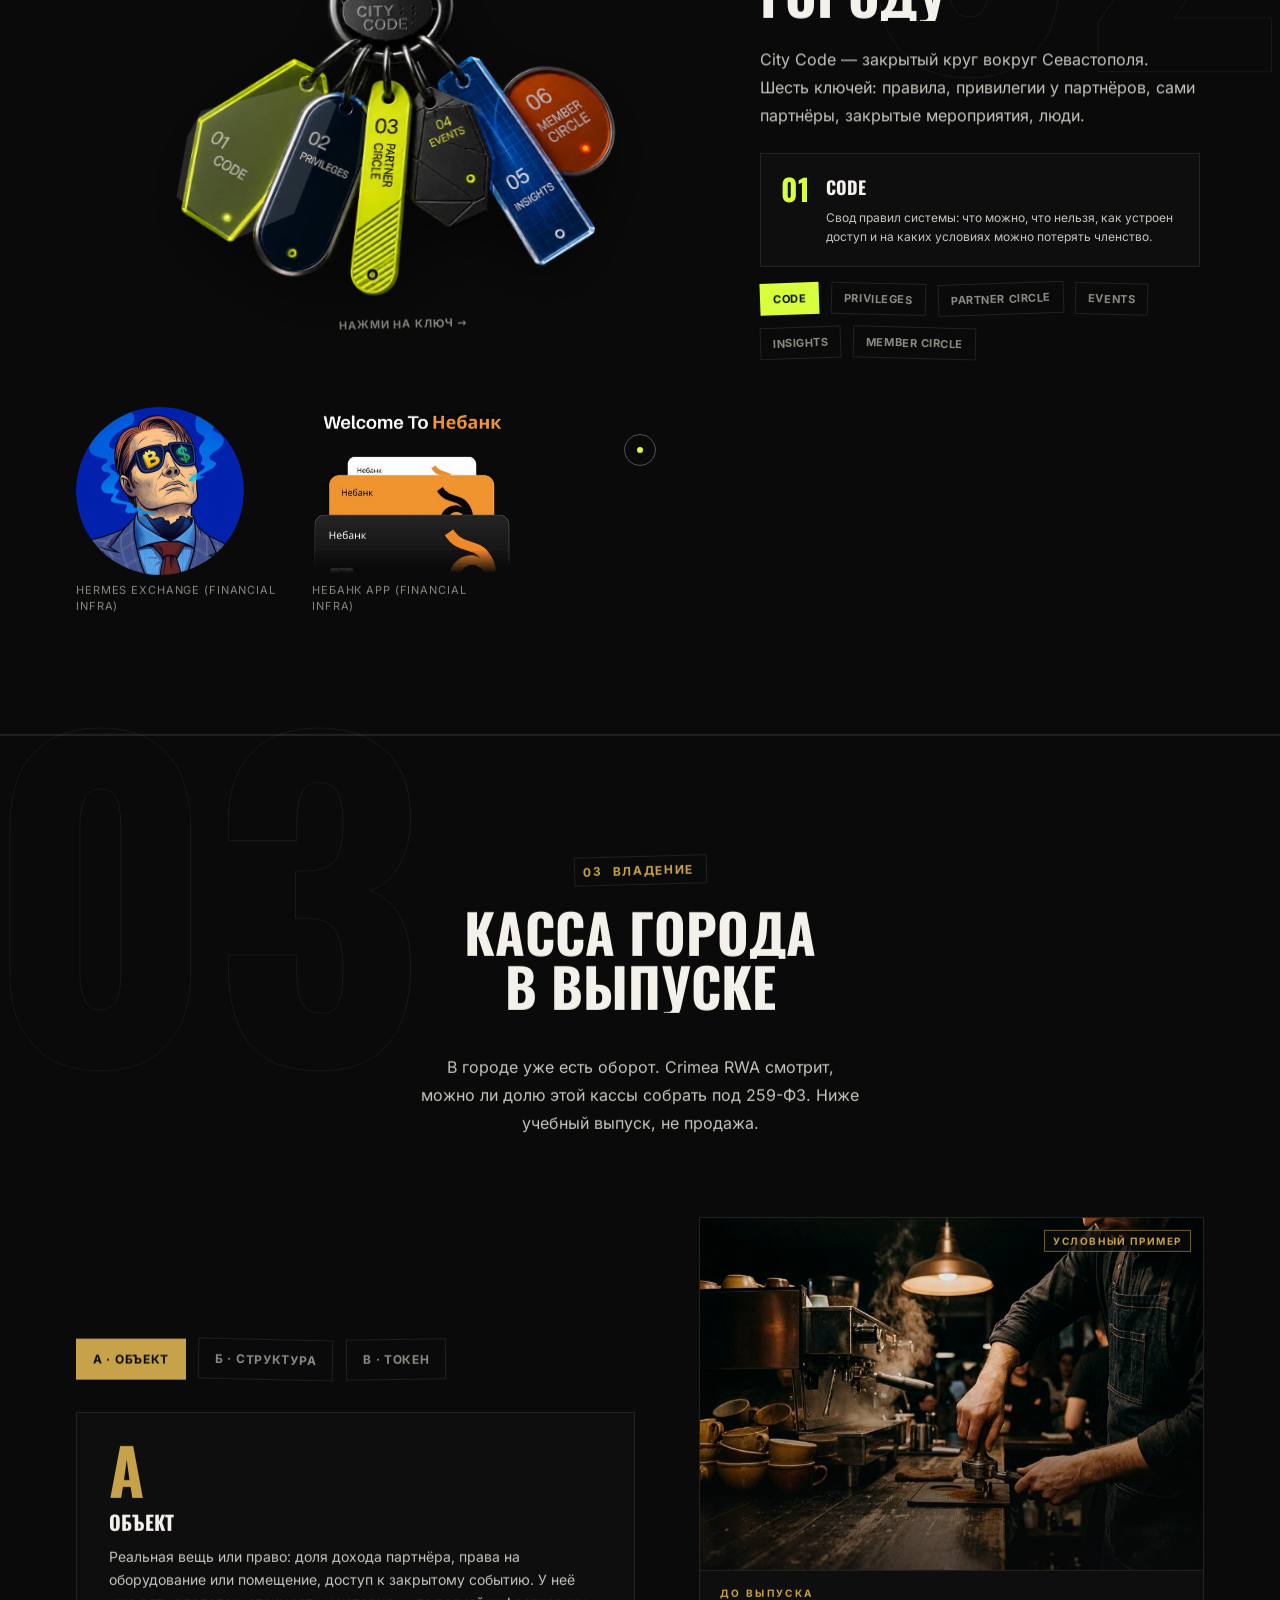
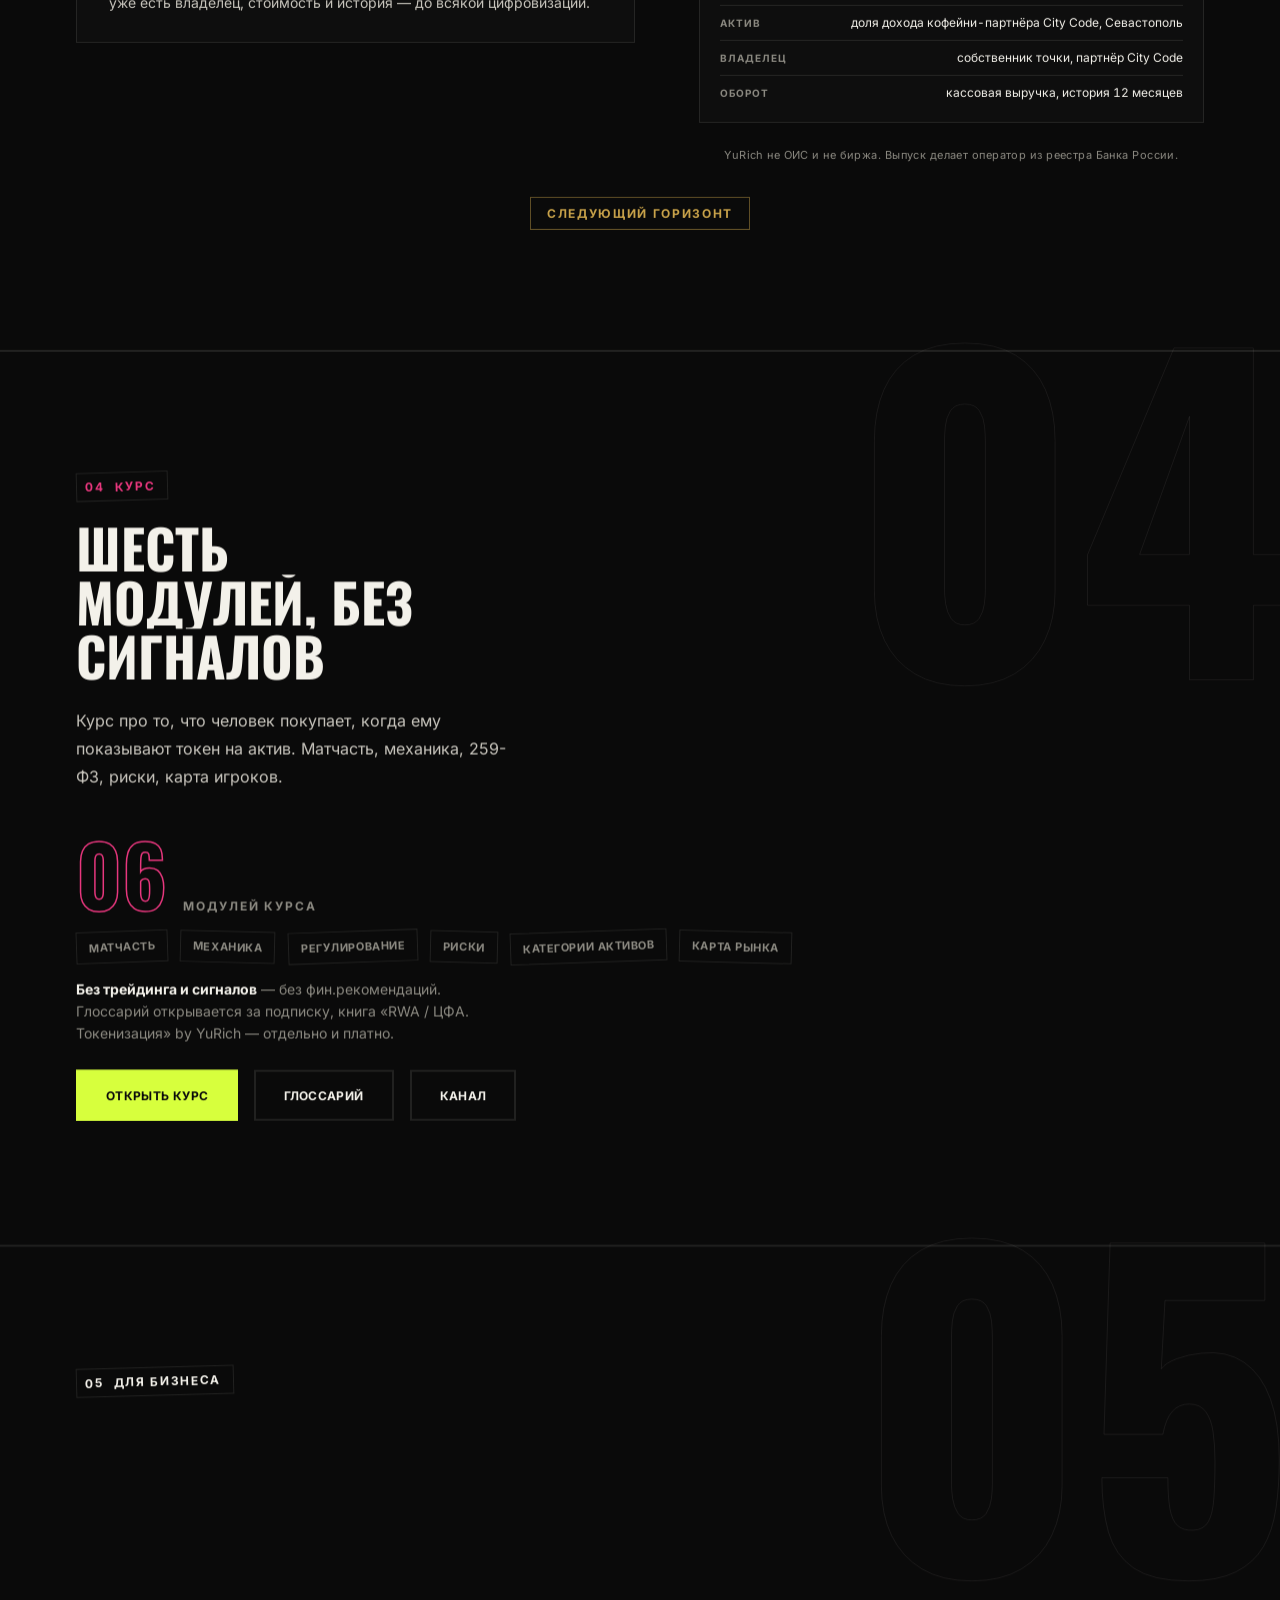
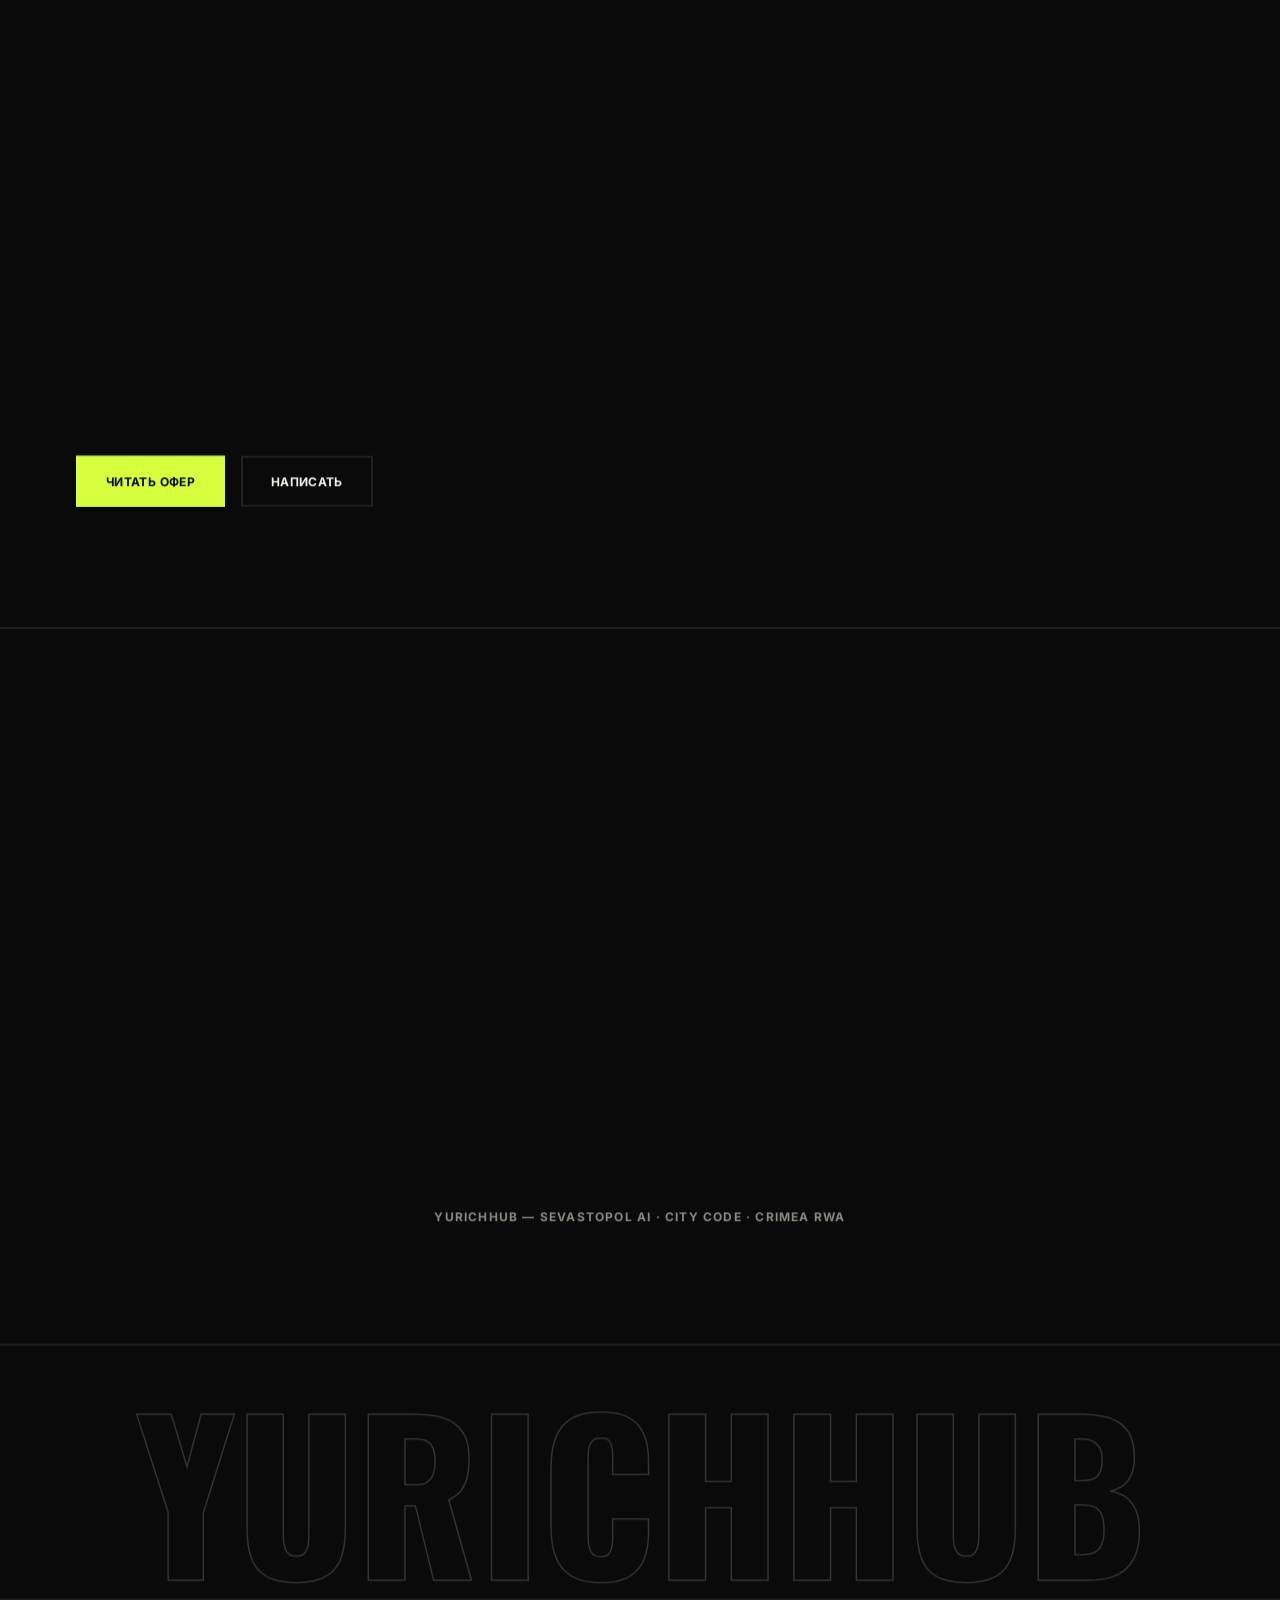
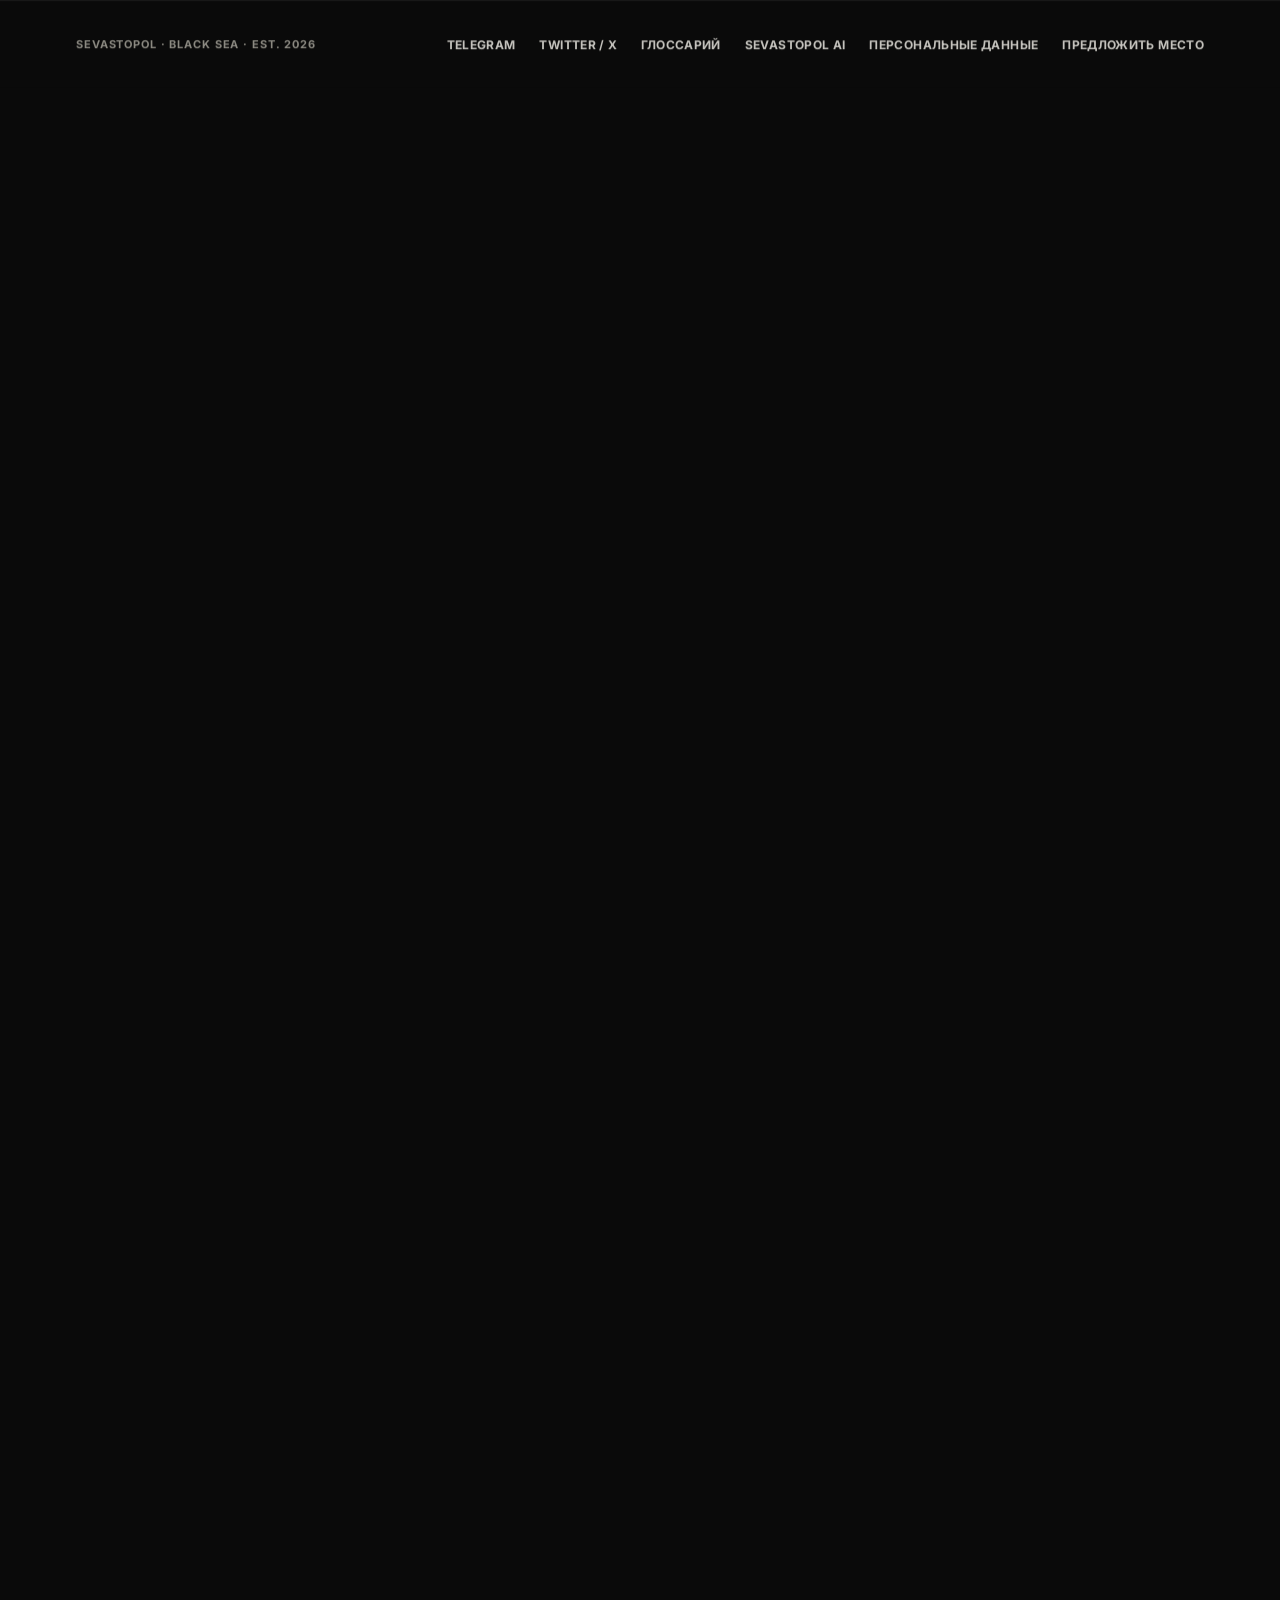
==== commit ed6dca53: "Готовность к публикации: иконки, удобство на телефоне и ПК, авто-появление фото — Иконки сайта: favi" ====
--- a/index.html
+++ b/index.html
@@ -588,6 +588,8 @@
   @media (max-width:760px){
     .nav{ flex-wrap:wrap; gap:12px; }
     .navlinks{ flex-wrap:wrap; gap:12px 16px; width:100%; }
+    .navlinks a{ padding:11px 4px 3px; margin:-11px -4px -3px; }
+    .foot-links a{ padding:12px 4px; margin:-12px -4px; }
     .bg-num{ display:none; }
     .thesis-scatter{ min-height:auto; }
     .tf{ position:static !important; display:block; transform:none !important; white-space:normal; margin:0 0 12px; }
@@ -613,6 +615,7 @@
     .reveal{ opacity:1; transform:none; transition:none; }
     .rword-inner{ transform:none; transition:none; }
     .wipe{ display:none; }
+    html.curtains .wipe{ transform:scaleX(0); }
     .stamp, .kc-photo-wrap, .kc-hot.is-active, .rwa-screen.is-active{ animation:none; }
     .kicker, .poster .word, .hero .sub, .cta-row, .cta-note{
       animation:none !important; opacity:1 !important; transform:none;
@@ -626,6 +629,10 @@
 <script type="application/ld+json">
 {"@context": "https://schema.org", "@graph": [{"@type": "Organization", "@id": "https://yurich-citycode.github.io/YuRichHUB/#org", "name": "YuRichHub", "alternateName": ["City Code", "Sevastopol AI"], "url": "https://yurich-citycode.github.io/YuRichHUB/", "logo": "https://yurich-citycode.github.io/YuRichHUB/yurichhub.jpg", "areaServed": {"@type": "City", "name": "Севастополь"}, "sameAs": ["https://t.me/YuRichRWA", "https://x.com/PavelYuRichRWA", "https://t.me/Sevastopol_AI"]}, {"@type": "WebSite", "url": "https://yurich-citycode.github.io/YuRichHUB/", "name": "YurichHub — Sevastopol AI × City Code × Crimea RWA", "inLanguage": "ru", "publisher": {"@id": "https://yurich-citycode.github.io/YuRichHUB/#org"}}]}
 </script>
+<link rel="icon" href="favicon.svg" type="image/svg+xml">
+<link rel="shortcut icon" href="favicon.ico">
+<link rel="apple-touch-icon" href="apple-touch-icon.png">
+<noscript><style>html{opacity:1 !important;transition:none}</style></noscript>
 </head>
 <body>
 <div class="cur-dot" id="curDot" aria-hidden="true"></div>
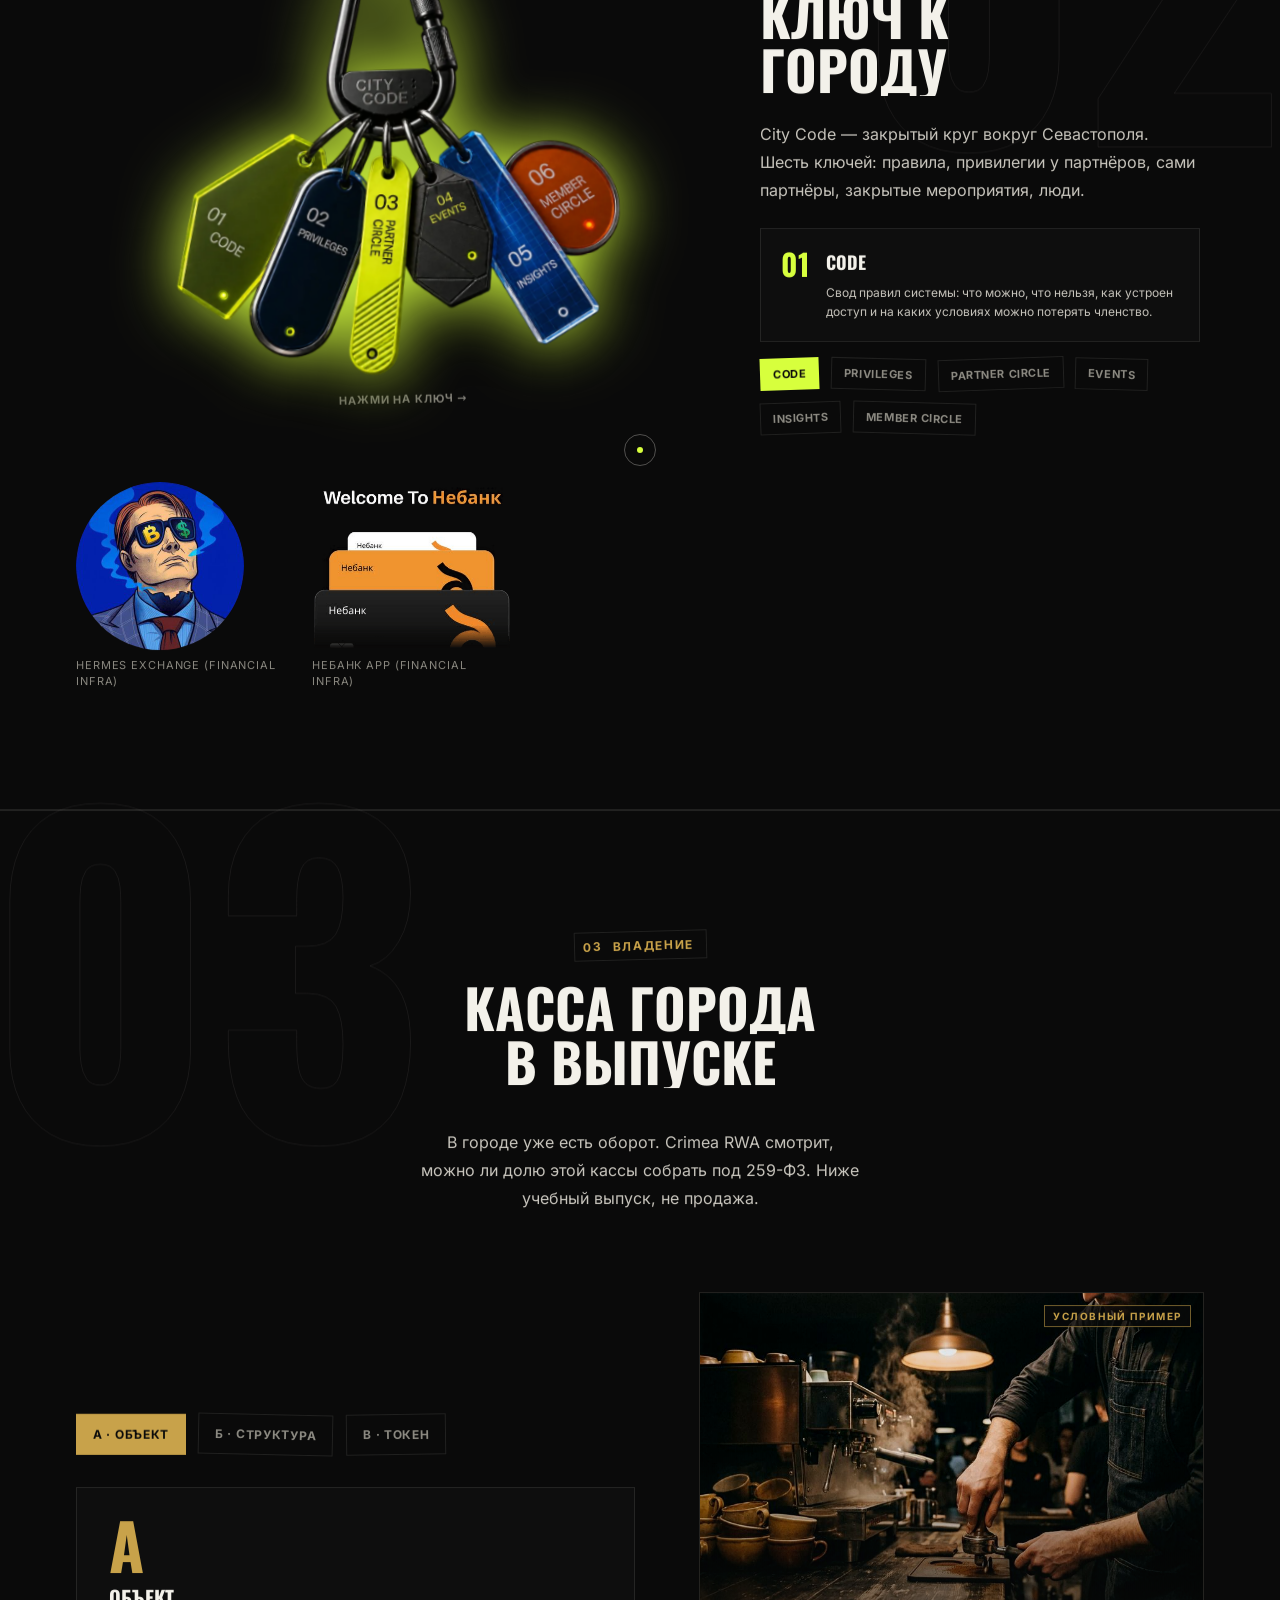
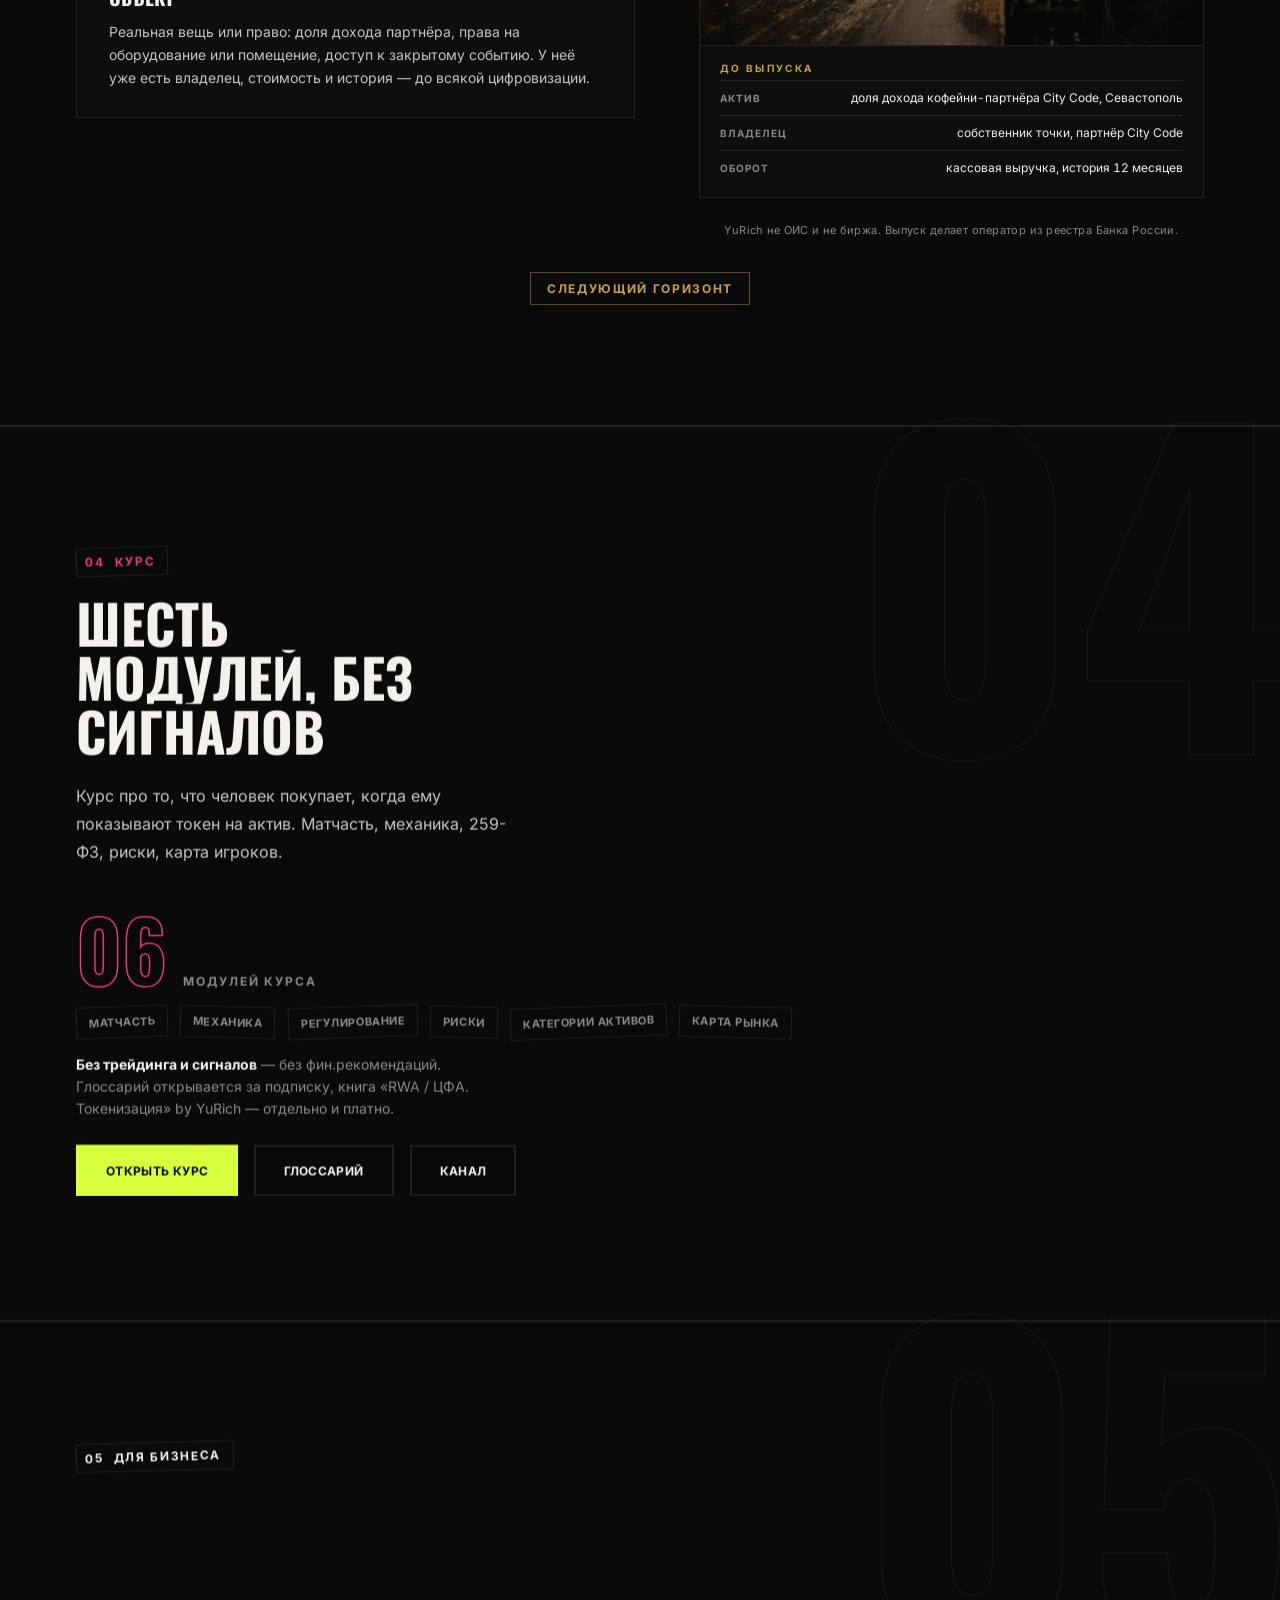
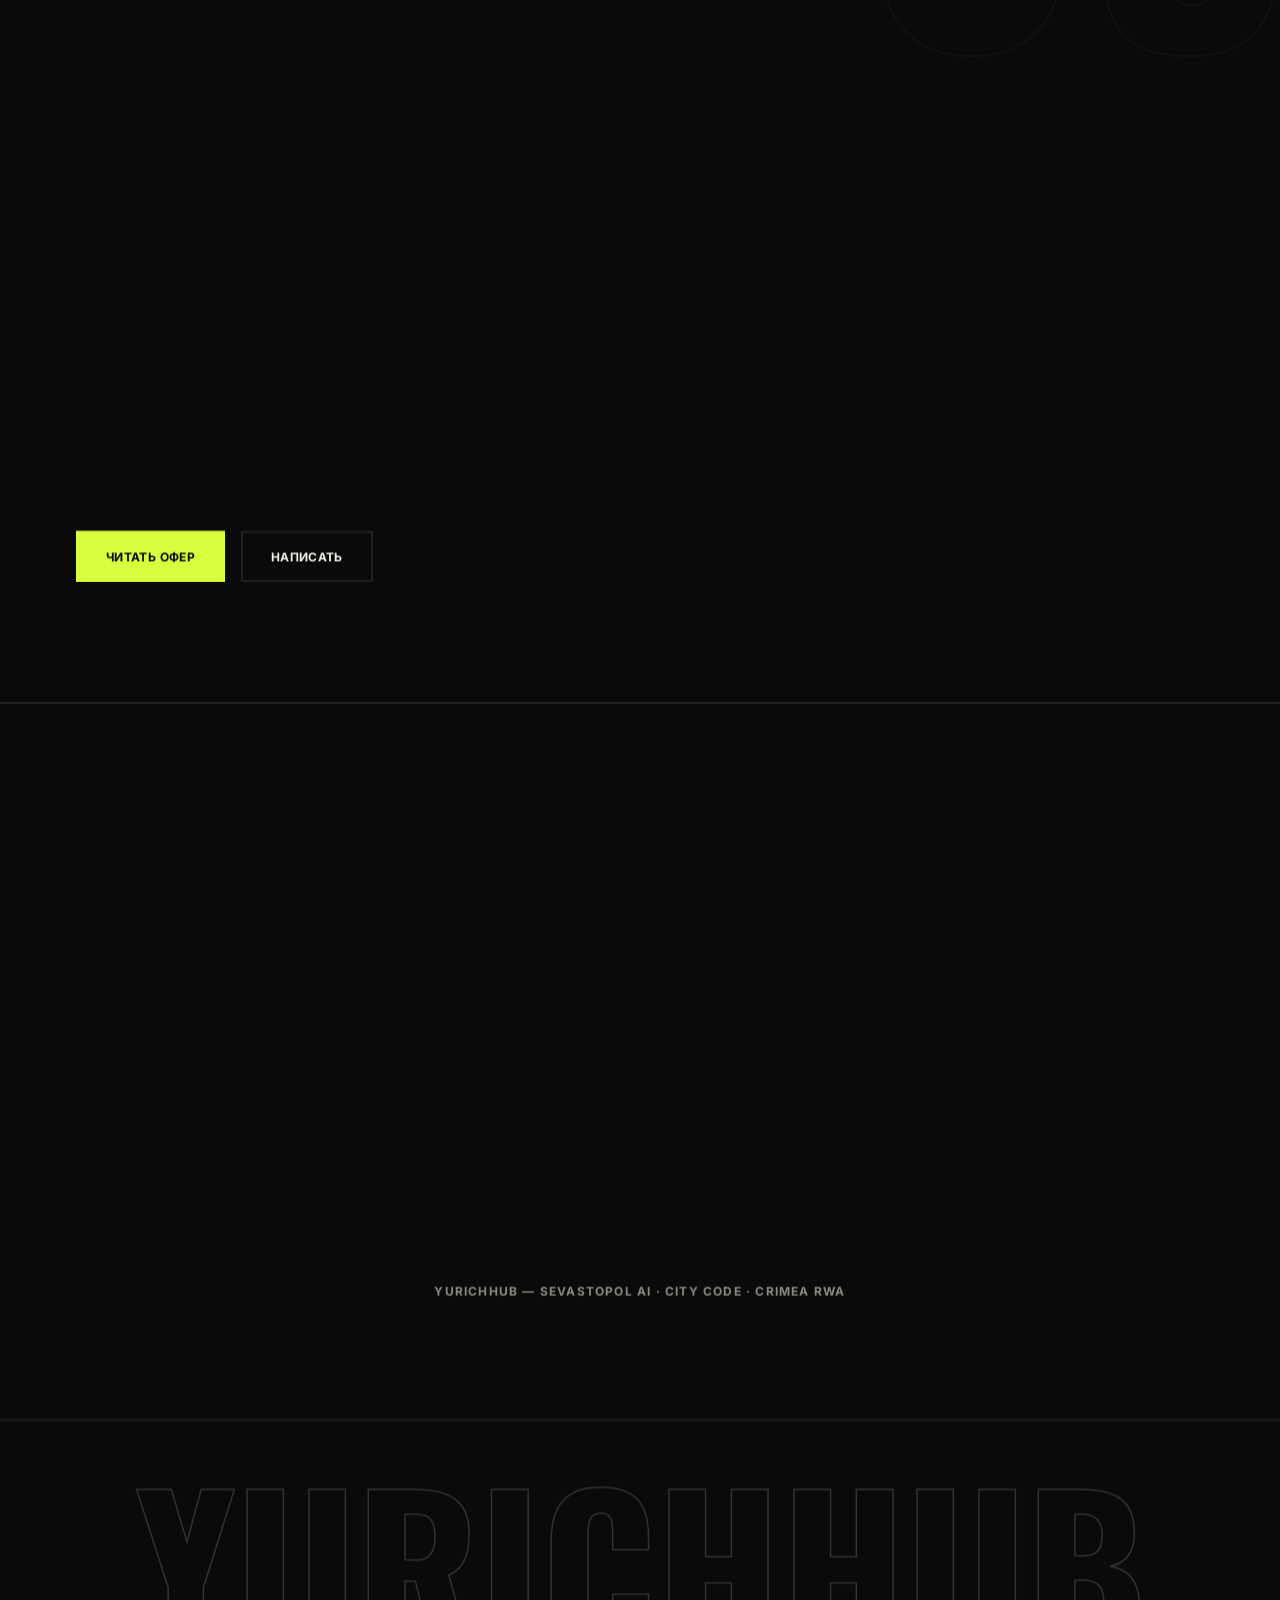
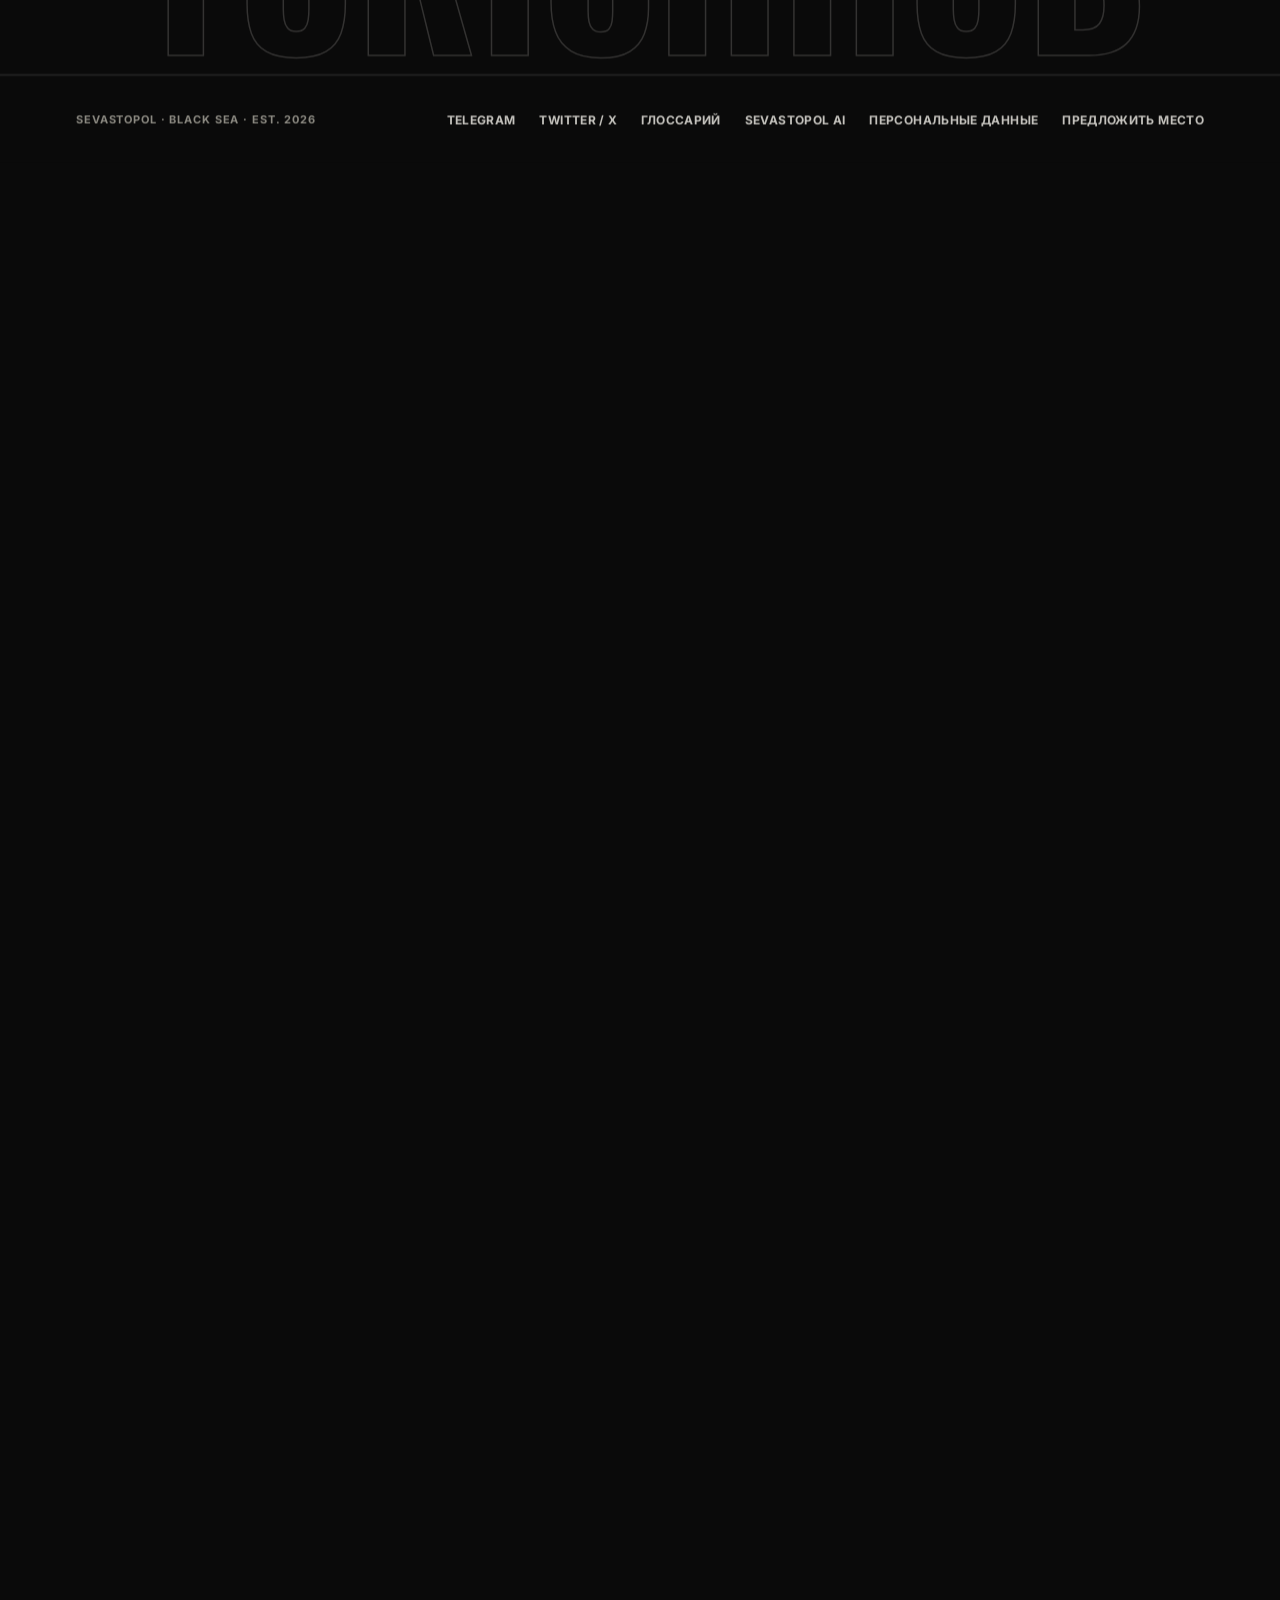
==== commit 3cd6a840: "Вернуть оформление связки ключей и единый фон главной" ====
--- a/index.html
+++ b/index.html
@@ -200,9 +200,6 @@
     position:relative; padding:120px 0; border-top:2px solid var(--line);
     background-color:var(--bg); isolation:isolate;
   }
-  #sevastopol{
-    background:#09111F;
-  }
 
   .chapter .eyebrow{
     display:inline-flex; align-items:center; gap:10px; font-size:12px; font-weight:700; letter-spacing:.14em;
@@ -248,15 +245,19 @@
   }
   .kc-photo-wrap{
     position:relative; z-index:1; width:100%; max-width:1100px;
-    transform-origin:50% 8%;
-  }
+    transform-origin:50% 8%; animation:idle-sway 7s ease-in-out infinite;
+    --active-color:rgba(215,255,61,.4);
+  }
+  @keyframes idle-sway{ 0%,100%{ transform:rotate(-1.6deg);} 50%{ transform:rotate(1.6deg);} }
   .kc-photo{
     display:block; width:100%; height:auto;
     filter:drop-shadow(0 20px 40px rgba(0,0,0,.6));
-    transition:filter .35s ease;
-  }
-  .kc-photo-wrap:hover .kc-photo{
-    filter:drop-shadow(0 28px 56px rgba(0,0,0,.72));
+    transition:transform .35s ease, filter .35s ease;
+  }
+  .kc-photo-wrap:hover .kc-photo,
+  .kc-photo-wrap.is-active .kc-photo{
+    transform:scale(1.02);
+    filter:drop-shadow(0 0 30px var(--active-color)) drop-shadow(0 20px 40px rgba(0,0,0,.6));
   }
   .kc-tilt{ transition:transform .35s ease; transform-style:preserve-3d; }
 
@@ -265,11 +266,13 @@
     position:absolute; inset:0; width:100%; height:100%; padding:0;
     background:transparent; border:0; outline:0; box-shadow:none;
     -webkit-tap-highlight-color:transparent; cursor:pointer;
-    transition:background-color .2s ease;
-  }
-  .kc-hot:hover{ background:rgba(243,241,234,.08); }
-  .kc-hot.is-active{ background:rgba(243,241,234,.14); }
-  .kc-hot:focus-visible{ outline:none; background:rgba(243,241,234,.22); filter:drop-shadow(0 0 2px rgba(243,241,234,.8)); }
+    filter:drop-shadow(0 0 0 transparent);
+    transition:filter .2s ease;
+  }
+  .kc-hot:hover{ filter:drop-shadow(0 0 7px var(--hc,#D7FF3D)); }
+  .kc-hot.is-active{ filter:drop-shadow(0 0 9px var(--hc,#D7FF3D)); animation:hotPulse 1.7s ease-in-out infinite; }
+  .kc-hot:focus-visible{ outline:none; filter:drop-shadow(0 0 6px #FFFFFF) drop-shadow(0 0 2px #FFFFFF); }
+  @keyframes hotPulse{ 0%,100%{ opacity:1; } 50%{ opacity:.55; } }
 
   .hs-hex{ z-index:1; clip-path:polygon(36.5% 48.5%, 40.5% 54%, 33.5% 79%, 23.5% 85%, 15.3% 74.5%, 17.2% 60.5%, 19.5% 54.5%); }
   .hs-oval{ z-index:5; clip-path:polygon(45.4% 75.4%, 46.6% 69.1%, 46.8% 63.3%, 46% 58.4%, 44.3% 54.9%, 41.8% 53.2%, 38.8% 53.4%, 35.6% 55.6%, 32.4% 59.4%, 29.7% 64.6%, 27.6% 70.6%, 26.4% 76.9%, 26.2% 82.7%, 27% 87.6%, 28.7% 91.1%, 31.2% 92.8%, 34.2% 92.6%, 37.4% 90.4%, 40.6% 86.6%, 43.3% 81.4%); }
@@ -278,6 +281,17 @@
   .hs-bar{ z-index:3; clip-path:polygon(60.2% 47.5%, 64.5% 43.8%, 79.2% 84.2%, 72.6% 91.8%, 66.8% 85.2%); }
   .hs-circle{ z-index:2; clip-path:polygon(84.1% 61.5%, 83.5% 65.1%, 81.6% 68.3%, 78.8% 70.7%, 75.3% 71.9%, 71.7% 71.9%, 68.2% 70.7%, 65.4% 68.3%, 63.5% 65.1%, 62.9% 61.5%, 63.5% 57.9%, 65.4% 54.7%, 68.2% 52.3%, 71.7% 51.1%, 75.3% 51.1%, 78.8% 52.3%, 81.6% 54.7%, 83.5% 57.9%); }
 
+  .kc-spark{
+    position:absolute; z-index:100; width:6px; height:6px; border-radius:50%;
+    pointer-events:none; will-change:transform, opacity;
+    background:radial-gradient(circle, #fff 0%, var(--sc,#D7FF3D) 60%, transparent 100%);
+    box-shadow:0 0 8px var(--sc,#D7FF3D);
+    animation:sparkFly .65s cubic-bezier(.2,.8,.2,1) forwards;
+  }
+  @keyframes sparkFly{
+    0%{ transform:translate(0,0) scale(1); opacity:1; }
+    100%{ transform:translate(var(--dx),var(--dy)) scale(0); opacity:0; }
+  }
   .kc-hint{
     text-align:center; font-size:11px; font-weight:700; letter-spacing:.08em;
     text-transform:uppercase; color:var(--ink-dim); margin-top:16px;
@@ -765,12 +779,12 @@
           <img class="kc-photo" src="keychain.webp" loading="lazy" decoding="async" width="1536" height="1024" alt="Связка ключей City Code: Code, Privileges, Partner Circle, Events, Insights, Member Circle">
         </div>
         <div class="kc-hotspots">
-          <button type="button" class="kc-hot hs-hex"    data-key="code"       title="Code"            aria-label="01 Code"></button>
-          <button type="button" class="kc-hot hs-oval"   data-key="privileges" title="Privileges"     aria-label="02 Privileges"></button>
-          <button type="button" class="kc-hot hs-blade"  data-key="partner"    title="Partner Circle" aria-label="03 Partner Circle"></button>
-          <button type="button" class="kc-hot hs-angle"  data-key="events"     title="Events"         aria-label="04 Events"></button>
-          <button type="button" class="kc-hot hs-bar"    data-key="insights"   title="Insights"       aria-label="05 Insights"></button>
-          <button type="button" class="kc-hot hs-circle" data-key="member"     title="Member Circle"   aria-label="06 Member Circle"></button>
+          <button type="button" class="kc-hot hs-hex"    data-key="code"       title="Code"            aria-label="01 Code" style="--hc:#d7ff3d;"></button>
+          <button type="button" class="kc-hot hs-oval"   data-key="privileges" title="Privileges"     aria-label="02 Privileges" style="--hc:#7fb4e8;"></button>
+          <button type="button" class="kc-hot hs-blade"  data-key="partner"    title="Partner Circle" aria-label="03 Partner Circle" style="--hc:#c3f000;"></button>
+          <button type="button" class="kc-hot hs-angle"  data-key="events"     title="Events"         aria-label="04 Events" style="--hc:#9a9a9a;"></button>
+          <button type="button" class="kc-hot hs-bar"    data-key="insights"   title="Insights"       aria-label="05 Insights" style="--hc:#1f86ff;"></button>
+          <button type="button" class="kc-hot hs-circle" data-key="member"     title="Member Circle"   aria-label="06 Member Circle" style="--hc:#ff7a1f;"></button>
         </div>
       </div>
       <div class="kc-hint">Нажми на ключ →</div>
@@ -1274,8 +1288,29 @@
   var kcTitle = document.getElementById('kcTitle');
   var kcDesc  = document.getElementById('kcDesc');
   var kcPanel = document.getElementById('kcPanel');
-
-  function activateKey(key){
+  var photoWrap = document.querySelector('.kc-photo-wrap');
+
+  function spawnSparks(x, y, color, count){
+    if(!photoWrap) return;
+    var rect = photoWrap.getBoundingClientRect();
+    var lx = x - rect.left;
+    var ly = y - rect.top;
+    for(var i = 0; i < count; i++){
+      var s = document.createElement('span');
+      s.className = 'kc-spark';
+      var angle = Math.random() * Math.PI * 2;
+      var dist = 25 + Math.random() * 45;
+      s.style.left = lx + 'px';
+      s.style.top  = ly + 'px';
+      s.style.setProperty('--dx', Math.cos(angle) * dist + 'px');
+      s.style.setProperty('--dy', Math.sin(angle) * dist + 'px');
+      s.style.setProperty('--sc', color);
+      photoWrap.appendChild(s);
+      (function(node){ setTimeout(function(){ node.remove(); }, 650); })(s);
+    }
+  }
+
+  function activateKey(key, e){
     var d = kcData[key];
     if(!d) return;
     kcNum.textContent   = d.n;
@@ -1293,11 +1328,27 @@
       el.classList.toggle('is-active', on && el.classList.contains('kc-hot'));
       if(el.classList.contains('cc-chip')) el.setAttribute('aria-pressed', on ? 'true' : 'false');
     });
+
+    var activeBtn = document.querySelector('.kc-hot[data-key="' + key + '"]');
+    if(activeBtn && photoWrap){
+      var color = (getComputedStyle(activeBtn).getPropertyValue('--hc') || '').trim() || '#D7FF3D';
+      photoWrap.style.setProperty('--active-color', color);
+      photoWrap.classList.add('is-active');
+      if(e && !reduced){
+        var x = e.clientX, y = e.clientY;
+        if(e.detail === 0){
+          var br = activeBtn.getBoundingClientRect();
+          x = br.left + br.width / 2;
+          y = br.top + br.height / 2;
+        }
+        spawnSparks(x, y, color, 12);
+      }
+    }
   }
 
   document.querySelectorAll('.kc-hot, .cc-chip').forEach(function(el){
     el.addEventListener('click', function(e){
-      activateKey(el.getAttribute('data-key'));
+      activateKey(el.getAttribute('data-key'), el.classList.contains('kc-hot') ? e : null);
     });
   });
   activateKey('code');
